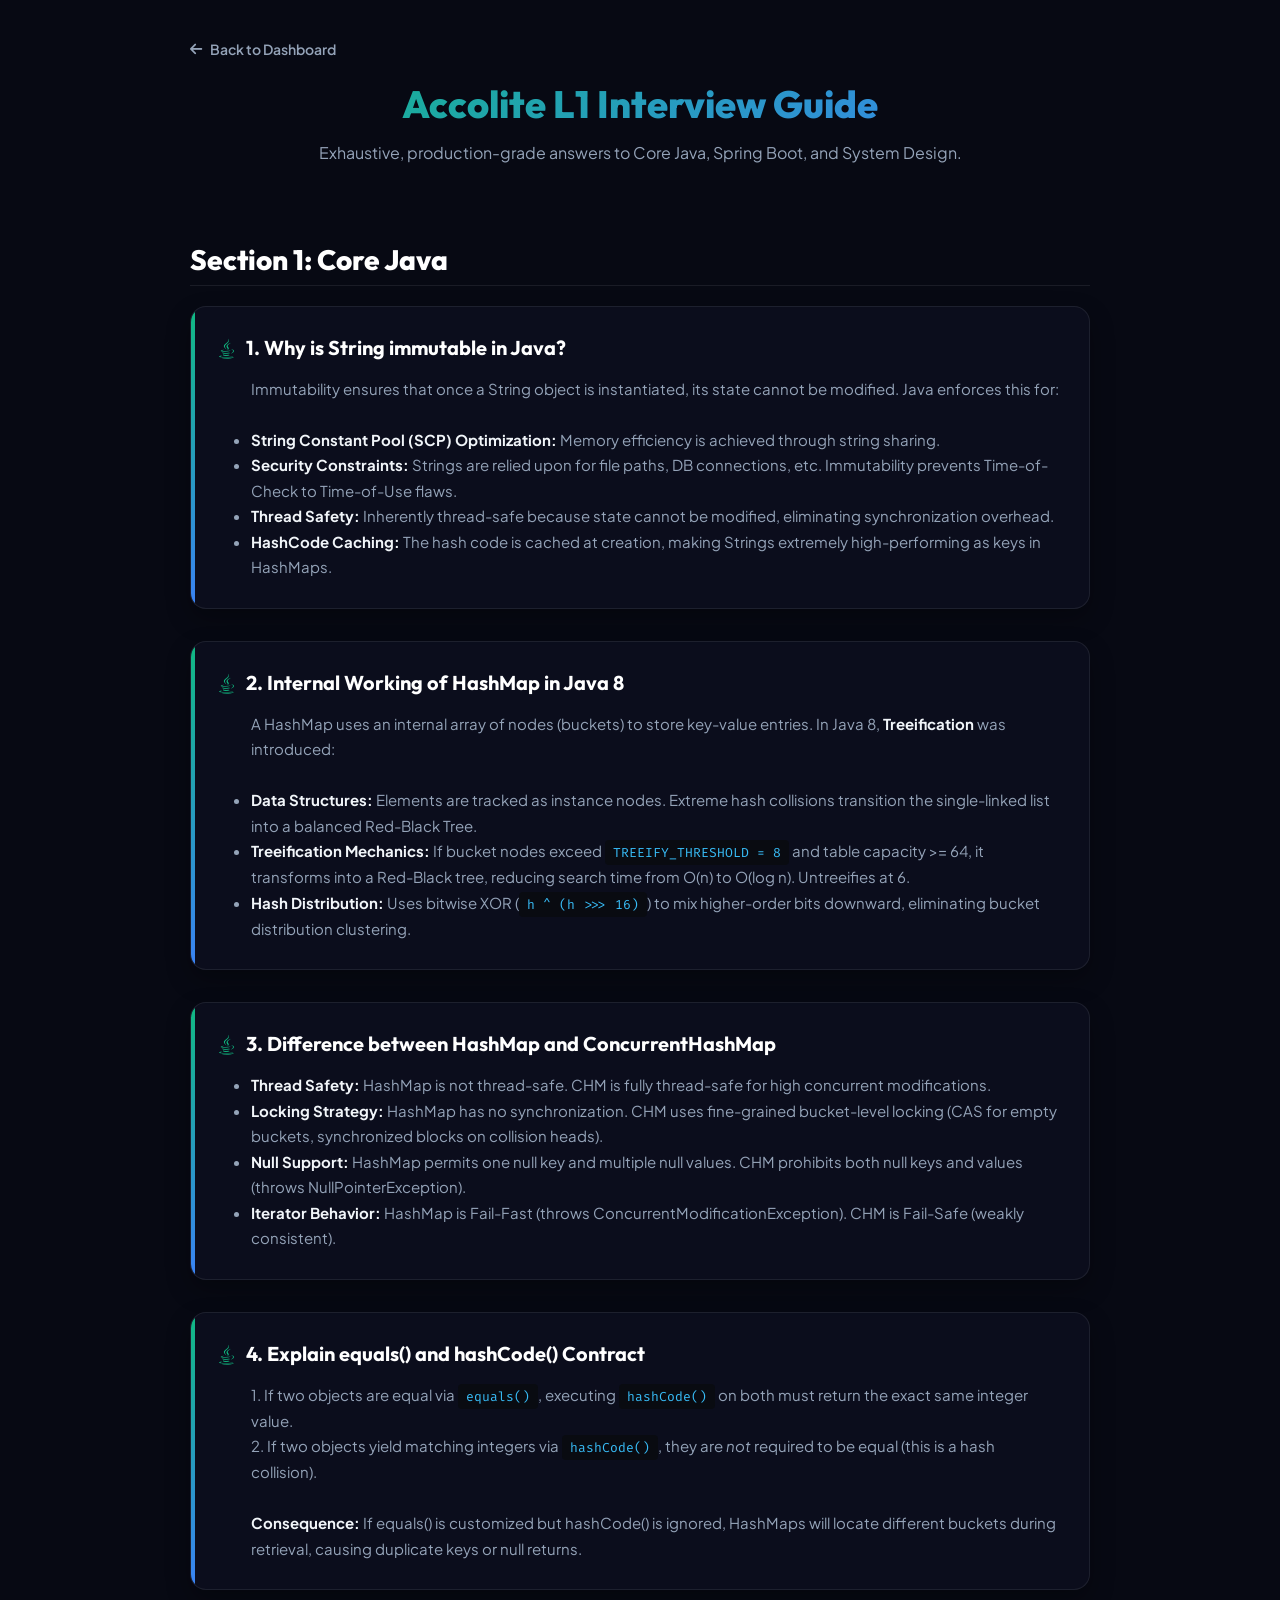
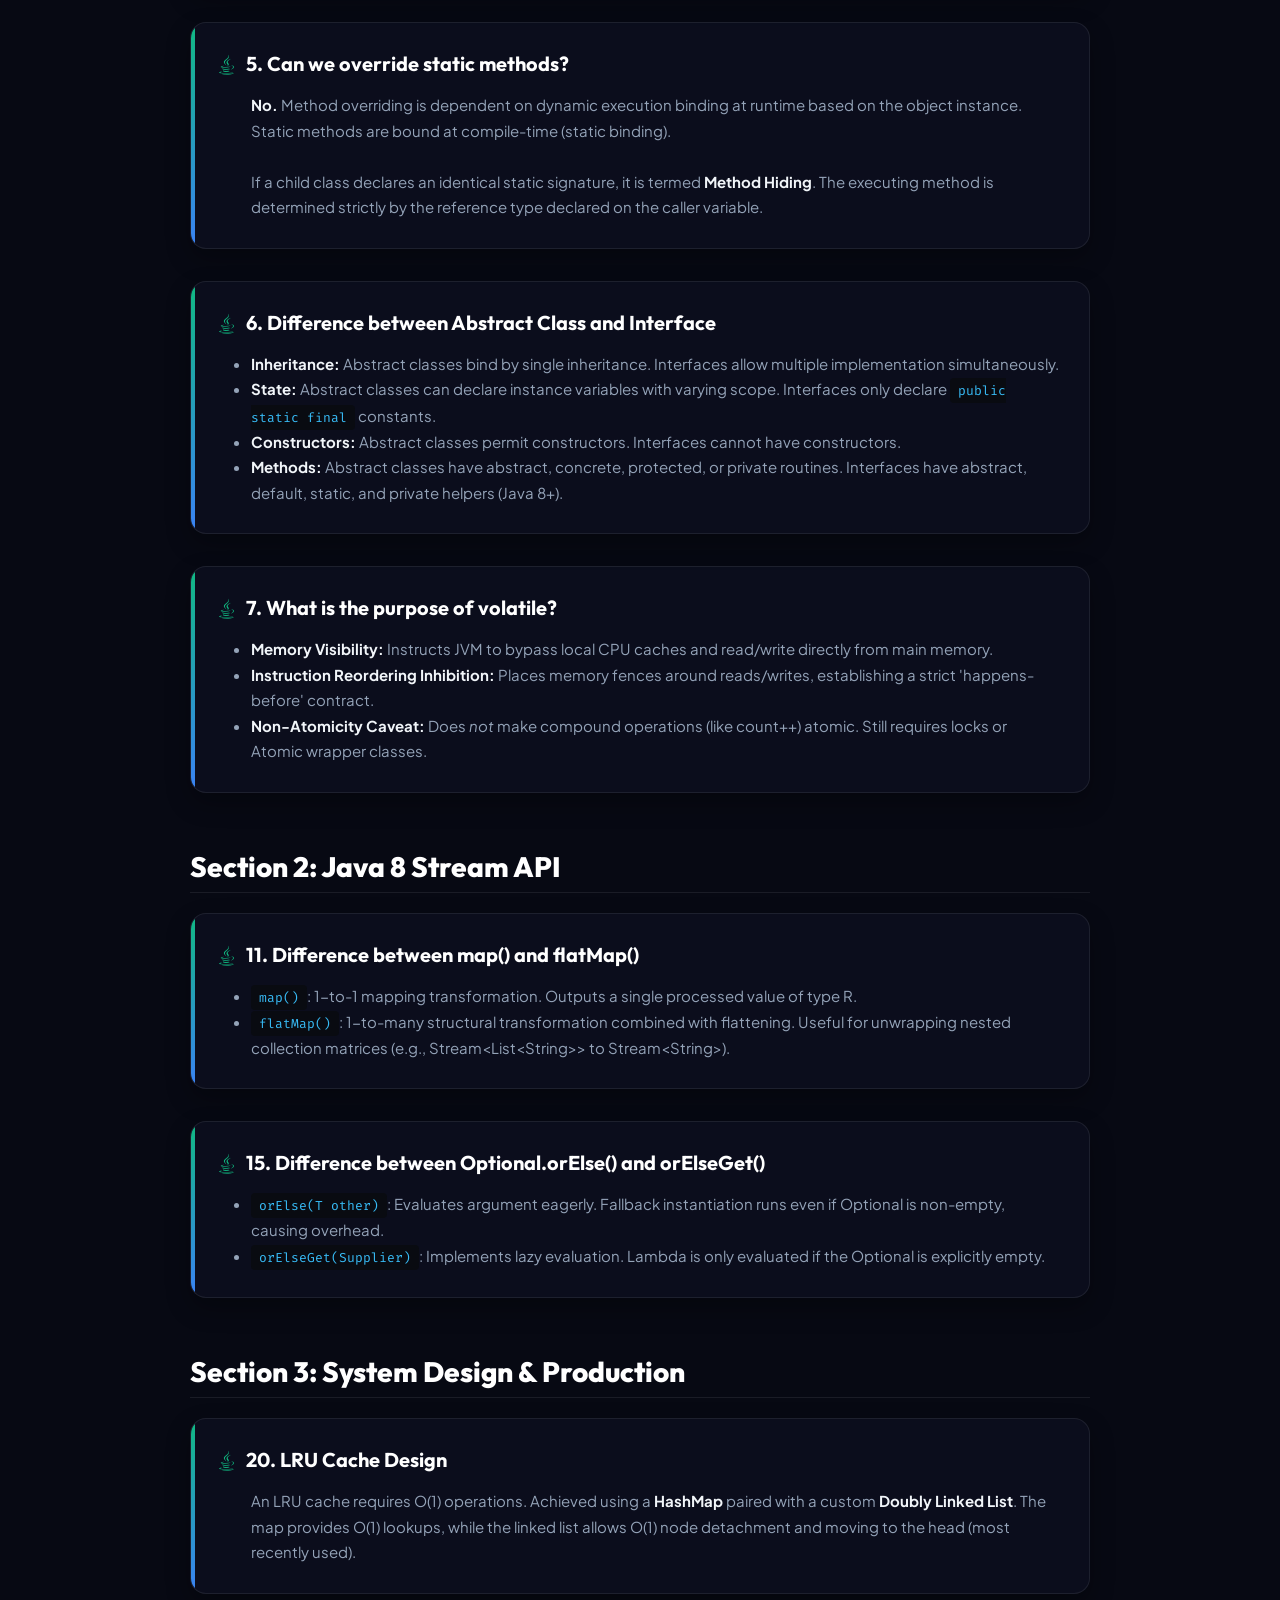
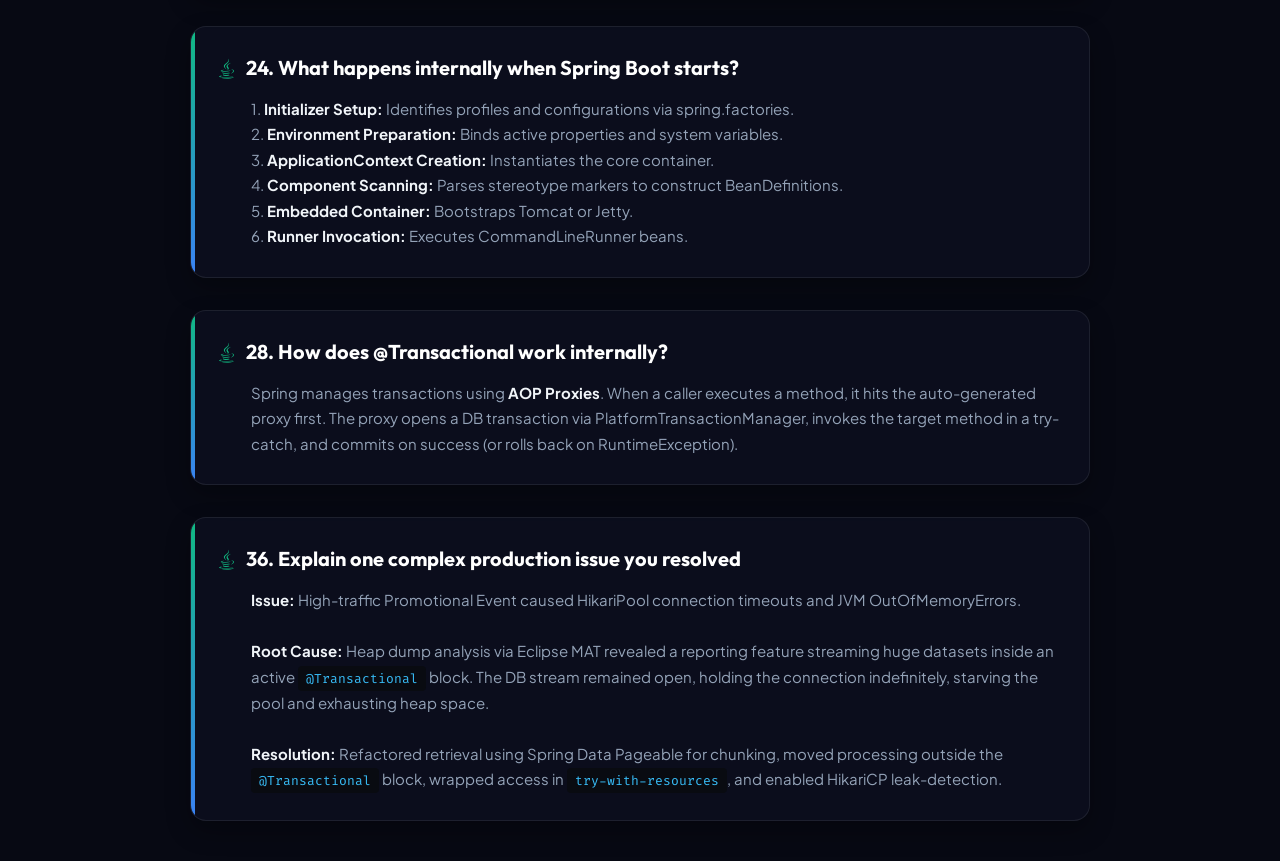
==== accolite-interview.html @ 7f743b66 "feat: add Accolite and Java 8 Streams coding interview Q&A pages based on provided PDFs" ====
<!DOCTYPE html>
<html lang="en">
<head>
  <meta charset="UTF-8">
  <meta name="viewport" content="width=device-width, initial-scale=1.0">
  <title>Accolite L1 Interview Guide</title>
  <link href="https://fonts.googleapis.com/css2?family=Outfit:wght@400;600;800&family=Plus+Jakarta+Sans:wght@400;600&family=Fira+Code&display=swap" rel="stylesheet">
  <link rel="stylesheet" href="https://cdnjs.cloudflare.com/ajax/libs/font-awesome/6.4.0/css/all.min.css">
  <style>
    :root {
      --bg-dark: #070913;
      --bg-card: rgba(13, 17, 33, 0.7);
      --border-color: rgba(255, 255, 255, 0.08);
      --text-main: #f1f5f9;
      --text-muted: #94a3b8;
      --primary-gradient: linear-gradient(135deg, #10b981 0%, #3b82f6 100%);
      --icon-color: #10b981;
    }
    * { box-sizing: border-box; margin: 0; padding: 0; }
    body {
      background-color: var(--bg-dark);
      color: var(--text-main);
      font-family: 'Plus Jakarta Sans', sans-serif;
      display: flex; flex-direction: column; align-items: center; padding: 40px 24px;
    }
    .container { max-width: 900px; width: 100%; display: flex; flex-direction: column; gap: 32px; }
    header { text-align: center; margin-bottom: 20px; }
    header h1 { font-family: 'Outfit', sans-serif; font-size: 38px; font-weight: 800; margin-bottom: 12px; background: var(--primary-gradient); -webkit-background-clip: text; -webkit-text-fill-color: transparent; }
    header p { color: var(--text-muted); font-size: 16px; line-height: 1.6; }
    .back-btn { display: inline-flex; align-items: center; gap: 8px; color: var(--text-muted); text-decoration: none; font-weight: 600; font-size: 14px; margin-bottom: -10px; }
    .back-btn:hover { color: var(--text-main); }
    .qa-card { background: var(--bg-card); border: 1px solid var(--border-color); border-radius: 16px; padding: 28px; box-shadow: 0 10px 25px rgba(0,0,0,0.3); position: relative; overflow: hidden; }
    .qa-card::before { content: ''; position: absolute; top: 0; left: 0; width: 4px; height: 100%; background: var(--primary-gradient); }
    .question { font-family: 'Outfit', sans-serif; font-size: 20px; font-weight: 700; margin-bottom: 16px; color: #fff; display: flex; gap: 12px; align-items: flex-start; }
    .q-icon { color: var(--icon-color); margin-top: 4px; }
    .answer { color: var(--text-muted); font-size: 15px; line-height: 1.7; padding-left: 32px; }
    .answer strong { color: #f1f5f9; }
    pre code { display: block; padding: 16px; border-radius: 8px; margin: 12px 0; overflow-x: auto; line-height: 1.5; background: #090b11; color: #38bdf8; font-family: 'Fira Code', monospace; font-size: 13px; }
    code { font-family: 'Fira Code', monospace; background: #090b11; padding: 4px 8px; border-radius: 4px; font-size: 13px; color: #38bdf8; }
    .section-title { font-family: 'Outfit', sans-serif; font-size: 28px; font-weight: 800; margin-top: 24px; margin-bottom: -12px; color: #fff; border-bottom: 1px solid var(--border-color); padding-bottom: 8px; }
  </style>
</head>
<body>
  <div class="container">
    <a href="index.html" class="back-btn"><i class="fa-solid fa-arrow-left"></i> Back to Dashboard</a>
    <header>
      <h1>Accolite L1 Interview Guide</h1>
      <p>Exhaustive, production-grade answers to Core Java, Spring Boot, and System Design.</p>
    </header>
    <div class="section-title">Section 1: Core Java</div>

    <div class="qa-card">
      <div class="question">
        <i class="fa-brands fa-java q-icon"></i>
        1. Why is String immutable in Java?
      </div>
      <div class="answer">
        Immutability ensures that once a String object is instantiated, its state cannot be modified. Java enforces this for:<br><br><ul><li><strong>String Constant Pool (SCP) Optimization:</strong> Memory efficiency is achieved through string sharing.</li><li><strong>Security Constraints:</strong> Strings are relied upon for file paths, DB connections, etc. Immutability prevents Time-of-Check to Time-of-Use flaws.</li><li><strong>Thread Safety:</strong> Inherently thread-safe because state cannot be modified, eliminating synchronization overhead.</li><li><strong>HashCode Caching:</strong> The hash code is cached at creation, making Strings extremely high-performing as keys in HashMaps.</li></ul>
      </div>
    </div>

    <div class="qa-card">
      <div class="question">
        <i class="fa-brands fa-java q-icon"></i>
        2. Internal Working of HashMap in Java 8
      </div>
      <div class="answer">
        A HashMap uses an internal array of nodes (buckets) to store key-value entries. In Java 8, <strong>Treeification</strong> was introduced:<br><br><ul><li><strong>Data Structures:</strong> Elements are tracked as instance nodes. Extreme hash collisions transition the single-linked list into a balanced Red-Black Tree.</li><li><strong>Treeification Mechanics:</strong> If bucket nodes exceed <code>TREEIFY_THRESHOLD = 8</code> and table capacity >= 64, it transforms into a Red-Black tree, reducing search time from O(n) to O(log n). Untreeifies at 6.</li><li><strong>Hash Distribution:</strong> Uses bitwise XOR (<code>h ^ (h >>> 16)</code>) to mix higher-order bits downward, eliminating bucket distribution clustering.</li></ul>
      </div>
    </div>

    <div class="qa-card">
      <div class="question">
        <i class="fa-brands fa-java q-icon"></i>
        3. Difference between HashMap and ConcurrentHashMap
      </div>
      <div class="answer">
        <ul><li><strong>Thread Safety:</strong> HashMap is not thread-safe. CHM is fully thread-safe for high concurrent modifications.</li><li><strong>Locking Strategy:</strong> HashMap has no synchronization. CHM uses fine-grained bucket-level locking (CAS for empty buckets, synchronized blocks on collision heads).</li><li><strong>Null Support:</strong> HashMap permits one null key and multiple null values. CHM prohibits both null keys and values (throws NullPointerException).</li><li><strong>Iterator Behavior:</strong> HashMap is Fail-Fast (throws ConcurrentModificationException). CHM is Fail-Safe (weakly consistent).</li></ul>
      </div>
    </div>

    <div class="qa-card">
      <div class="question">
        <i class="fa-brands fa-java q-icon"></i>
        4. Explain equals() and hashCode() Contract
      </div>
      <div class="answer">
        1. If two objects are equal via <code>equals()</code>, executing <code>hashCode()</code> on both must return the exact same integer value.<br>2. If two objects yield matching integers via <code>hashCode()</code>, they are <em>not</em> required to be equal (this is a hash collision).<br><br><strong>Consequence:</strong> If equals() is customized but hashCode() is ignored, HashMaps will locate different buckets during retrieval, causing duplicate keys or null returns.
      </div>
    </div>

    <div class="qa-card">
      <div class="question">
        <i class="fa-brands fa-java q-icon"></i>
        5. Can we override static methods?
      </div>
      <div class="answer">
        <strong>No.</strong> Method overriding is dependent on dynamic execution binding at runtime based on the object instance. Static methods are bound at compile-time (static binding).<br><br>If a child class declares an identical static signature, it is termed <strong>Method Hiding</strong>. The executing method is determined strictly by the reference type declared on the caller variable.
      </div>
    </div>

    <div class="qa-card">
      <div class="question">
        <i class="fa-brands fa-java q-icon"></i>
        6. Difference between Abstract Class and Interface
      </div>
      <div class="answer">
        <ul><li><strong>Inheritance:</strong> Abstract classes bind by single inheritance. Interfaces allow multiple implementation simultaneously.</li><li><strong>State:</strong> Abstract classes can declare instance variables with varying scope. Interfaces only declare <code>public static final</code> constants.</li><li><strong>Constructors:</strong> Abstract classes permit constructors. Interfaces cannot have constructors.</li><li><strong>Methods:</strong> Abstract classes have abstract, concrete, protected, or private routines. Interfaces have abstract, default, static, and private helpers (Java 8+).</li></ul>
      </div>
    </div>

    <div class="qa-card">
      <div class="question">
        <i class="fa-brands fa-java q-icon"></i>
        7. What is the purpose of volatile?
      </div>
      <div class="answer">
        <ul><li><strong>Memory Visibility:</strong> Instructs JVM to bypass local CPU caches and read/write directly from main memory.</li><li><strong>Instruction Reordering Inhibition:</strong> Places memory fences around reads/writes, establishing a strict 'happens-before' contract.</li><li><strong>Non-Atomicity Caveat:</strong> Does <em>not</em> make compound operations (like count++) atomic. Still requires locks or Atomic wrapper classes.</li></ul>
      </div>
    </div>
<div class="section-title">Section 2: Java 8 Stream API</div>

    <div class="qa-card">
      <div class="question">
        <i class="fa-brands fa-java q-icon"></i>
        11. Difference between map() and flatMap()
      </div>
      <div class="answer">
        <ul><li><code>map()</code>: 1-to-1 mapping transformation. Outputs a single processed value of type R.</li><li><code>flatMap()</code>: 1-to-many structural transformation combined with flattening. Useful for unwrapping nested collection matrices (e.g., Stream&lt;List&lt;String&gt;&gt; to Stream&lt;String&gt;).</li></ul>
      </div>
    </div>

    <div class="qa-card">
      <div class="question">
        <i class="fa-brands fa-java q-icon"></i>
        15. Difference between Optional.orElse() and orElseGet()
      </div>
      <div class="answer">
        <ul><li><code>orElse(T other)</code>: Evaluates argument eagerly. Fallback instantiation runs even if Optional is non-empty, causing overhead.</li><li><code>orElseGet(Supplier)</code>: Implements lazy evaluation. Lambda is only evaluated if the Optional is explicitly empty.</li></ul>
      </div>
    </div>
<div class="section-title">Section 3: System Design & Production</div>

    <div class="qa-card">
      <div class="question">
        <i class="fa-brands fa-java q-icon"></i>
        20. LRU Cache Design
      </div>
      <div class="answer">
        An LRU cache requires O(1) operations. Achieved using a <strong>HashMap</strong> paired with a custom <strong>Doubly Linked List</strong>. The map provides O(1) lookups, while the linked list allows O(1) node detachment and moving to the head (most recently used).
      </div>
    </div>

    <div class="qa-card">
      <div class="question">
        <i class="fa-brands fa-java q-icon"></i>
        24. What happens internally when Spring Boot starts?
      </div>
      <div class="answer">
        1. <strong>Initializer Setup:</strong> Identifies profiles and configurations via spring.factories.<br>2. <strong>Environment Preparation:</strong> Binds active properties and system variables.<br>3. <strong>ApplicationContext Creation:</strong> Instantiates the core container.<br>4. <strong>Component Scanning:</strong> Parses stereotype markers to construct BeanDefinitions.<br>5. <strong>Embedded Container:</strong> Bootstraps Tomcat or Jetty.<br>6. <strong>Runner Invocation:</strong> Executes CommandLineRunner beans.
      </div>
    </div>

    <div class="qa-card">
      <div class="question">
        <i class="fa-brands fa-java q-icon"></i>
        28. How does @Transactional work internally?
      </div>
      <div class="answer">
        Spring manages transactions using <strong>AOP Proxies</strong>. When a caller executes a method, it hits the auto-generated proxy first. The proxy opens a DB transaction via PlatformTransactionManager, invokes the target method in a try-catch, and commits on success (or rolls back on RuntimeException).
      </div>
    </div>

    <div class="qa-card">
      <div class="question">
        <i class="fa-brands fa-java q-icon"></i>
        36. Explain one complex production issue you resolved
      </div>
      <div class="answer">
        <strong>Issue:</strong> High-traffic Promotional Event caused HikariPool connection timeouts and JVM OutOfMemoryErrors.<br><br><strong>Root Cause:</strong> Heap dump analysis via Eclipse MAT revealed a reporting feature streaming huge datasets inside an active <code>@Transactional</code> block. The DB stream remained open, holding the connection indefinitely, starving the pool and exhausting heap space.<br><br><strong>Resolution:</strong> Refactored retrieval using Spring Data Pageable for chunking, moved processing outside the <code>@Transactional</code> block, wrapped access in <code>try-with-resources</code>, and enabled HikariCP leak-detection.
      </div>
    </div>
  </div>
</body>
</html>
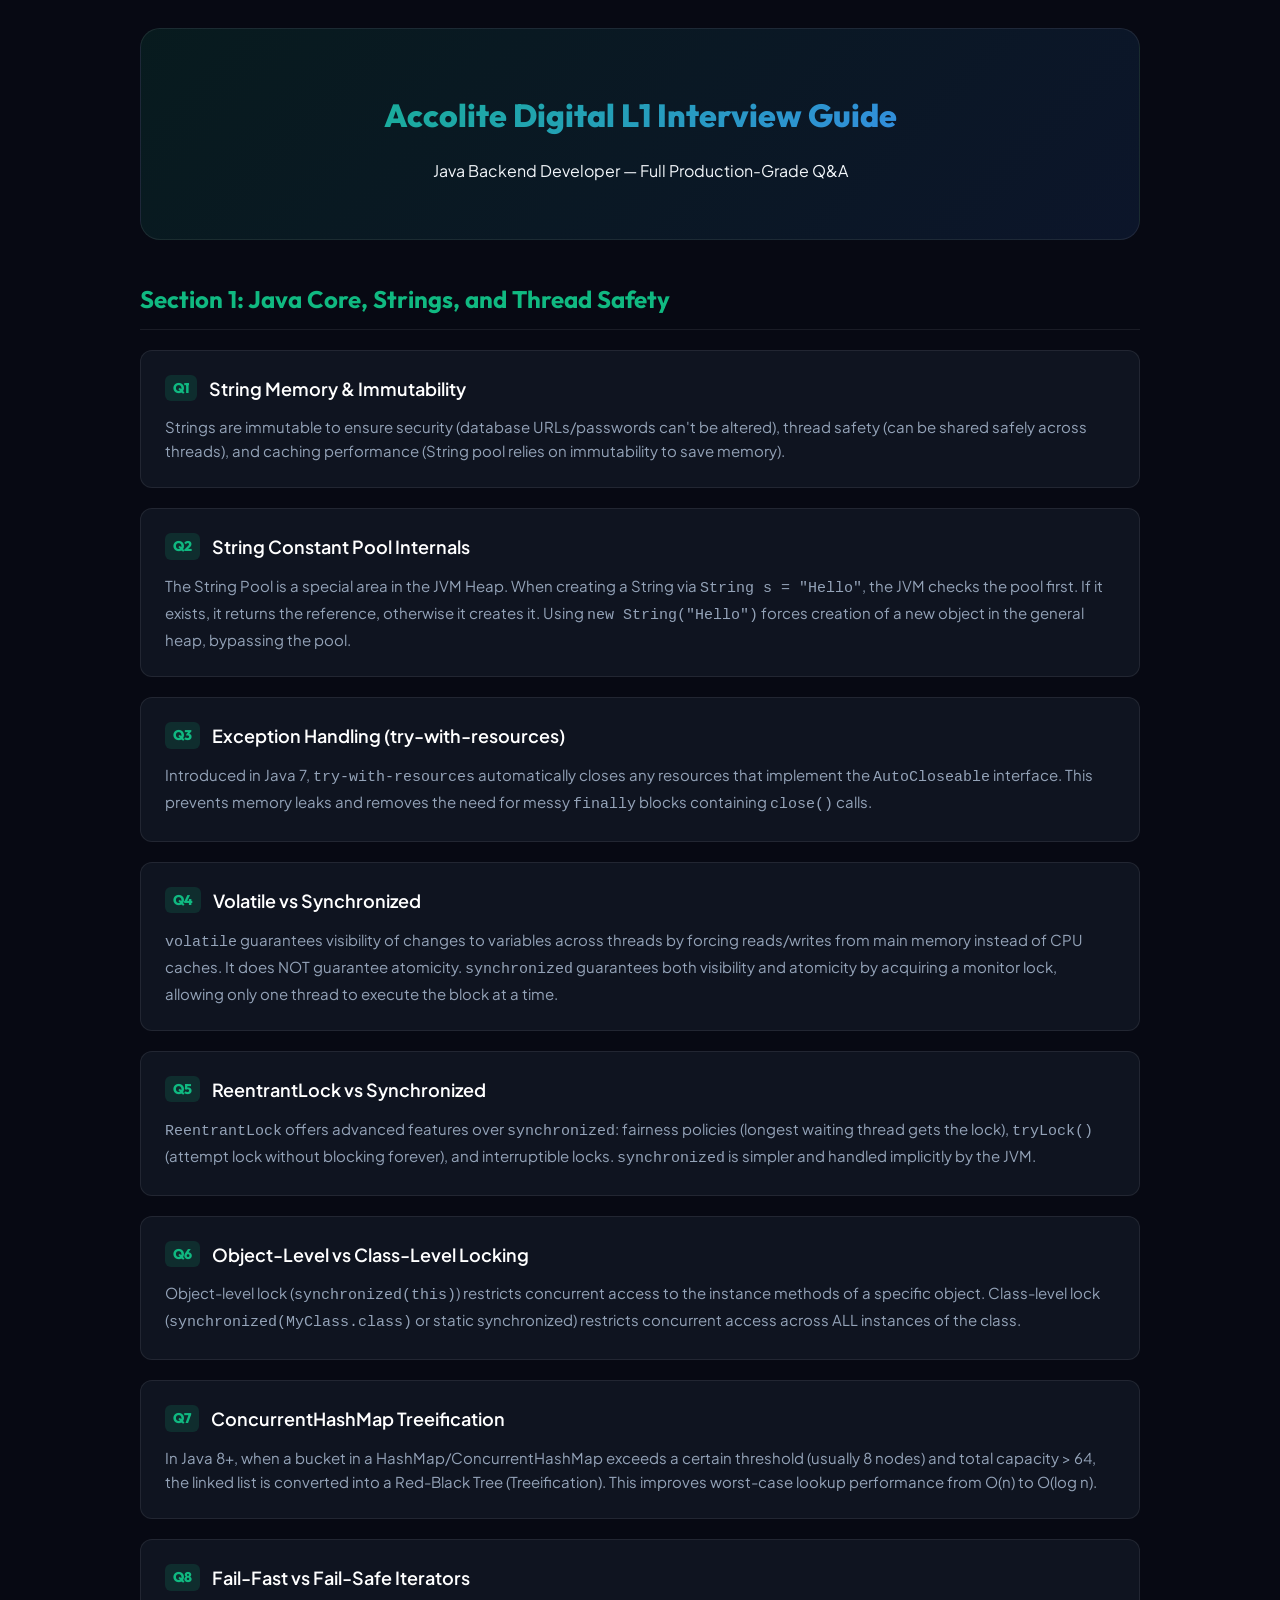
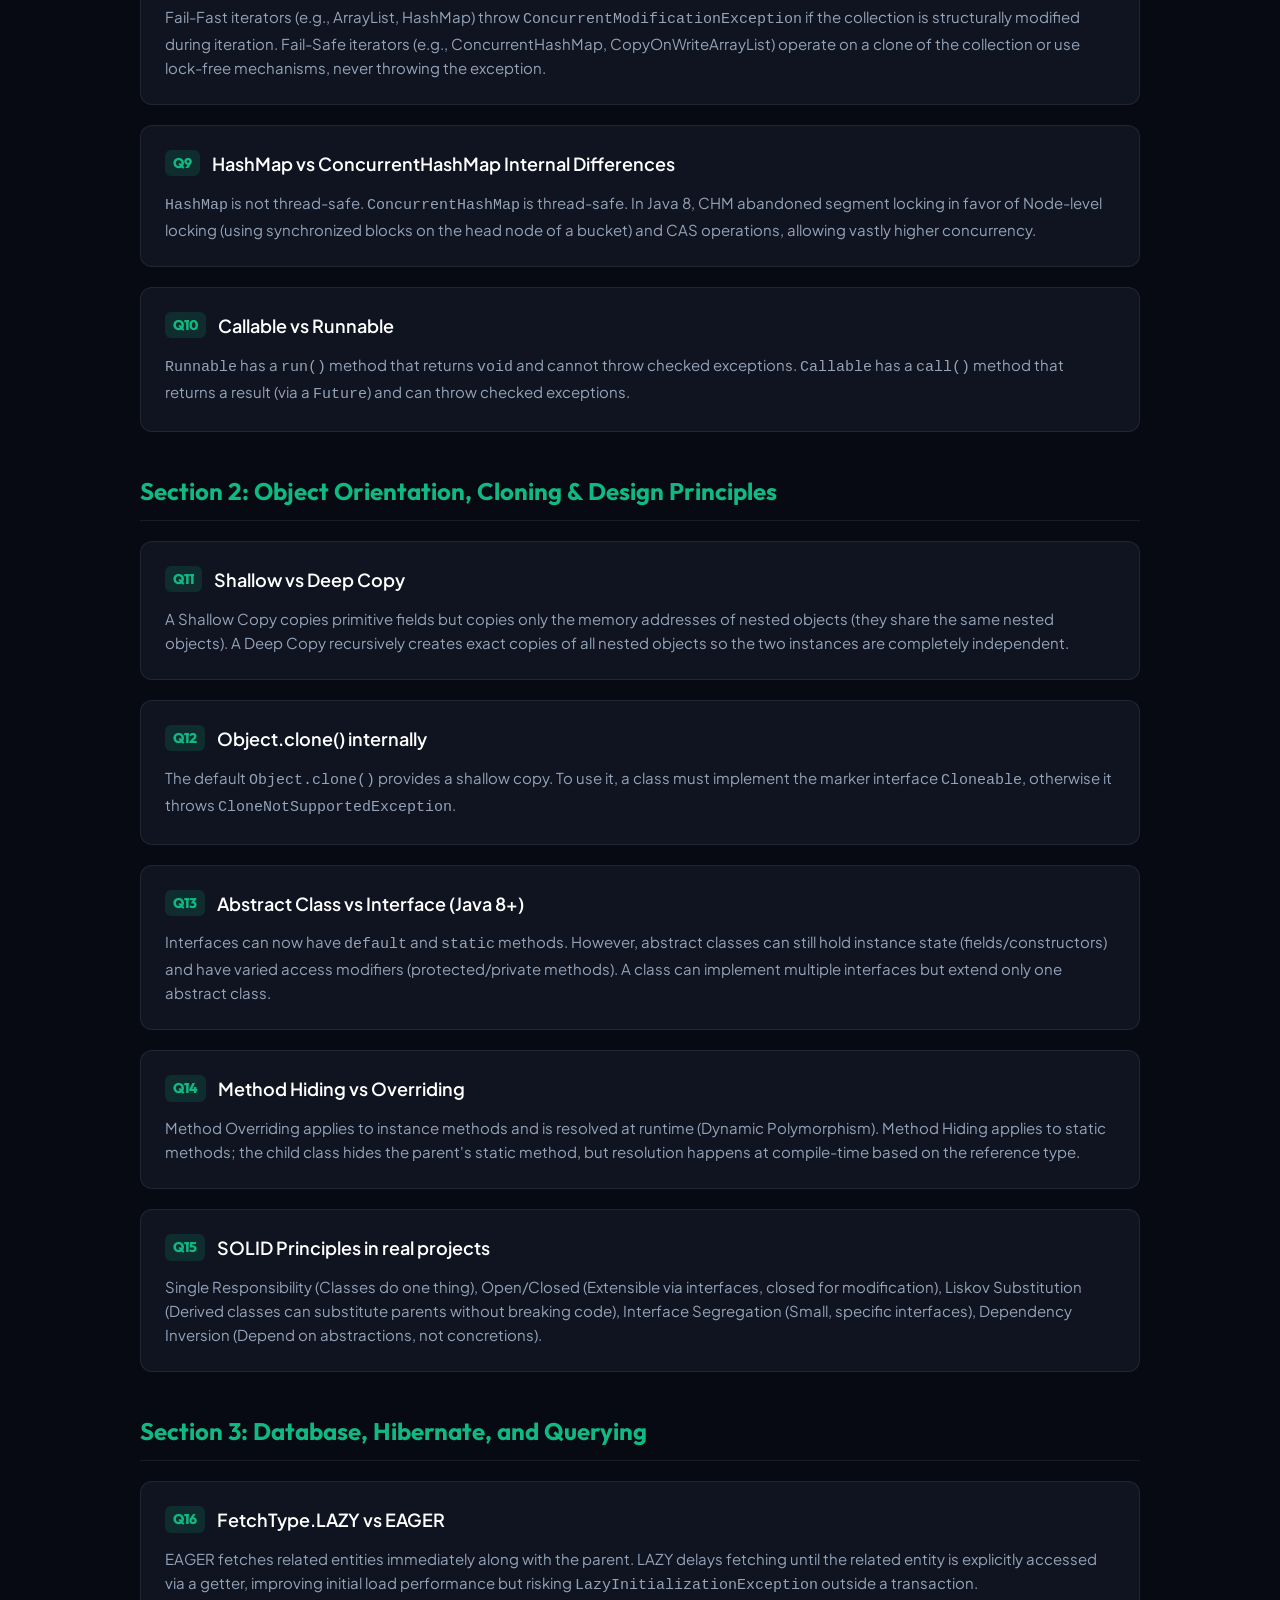
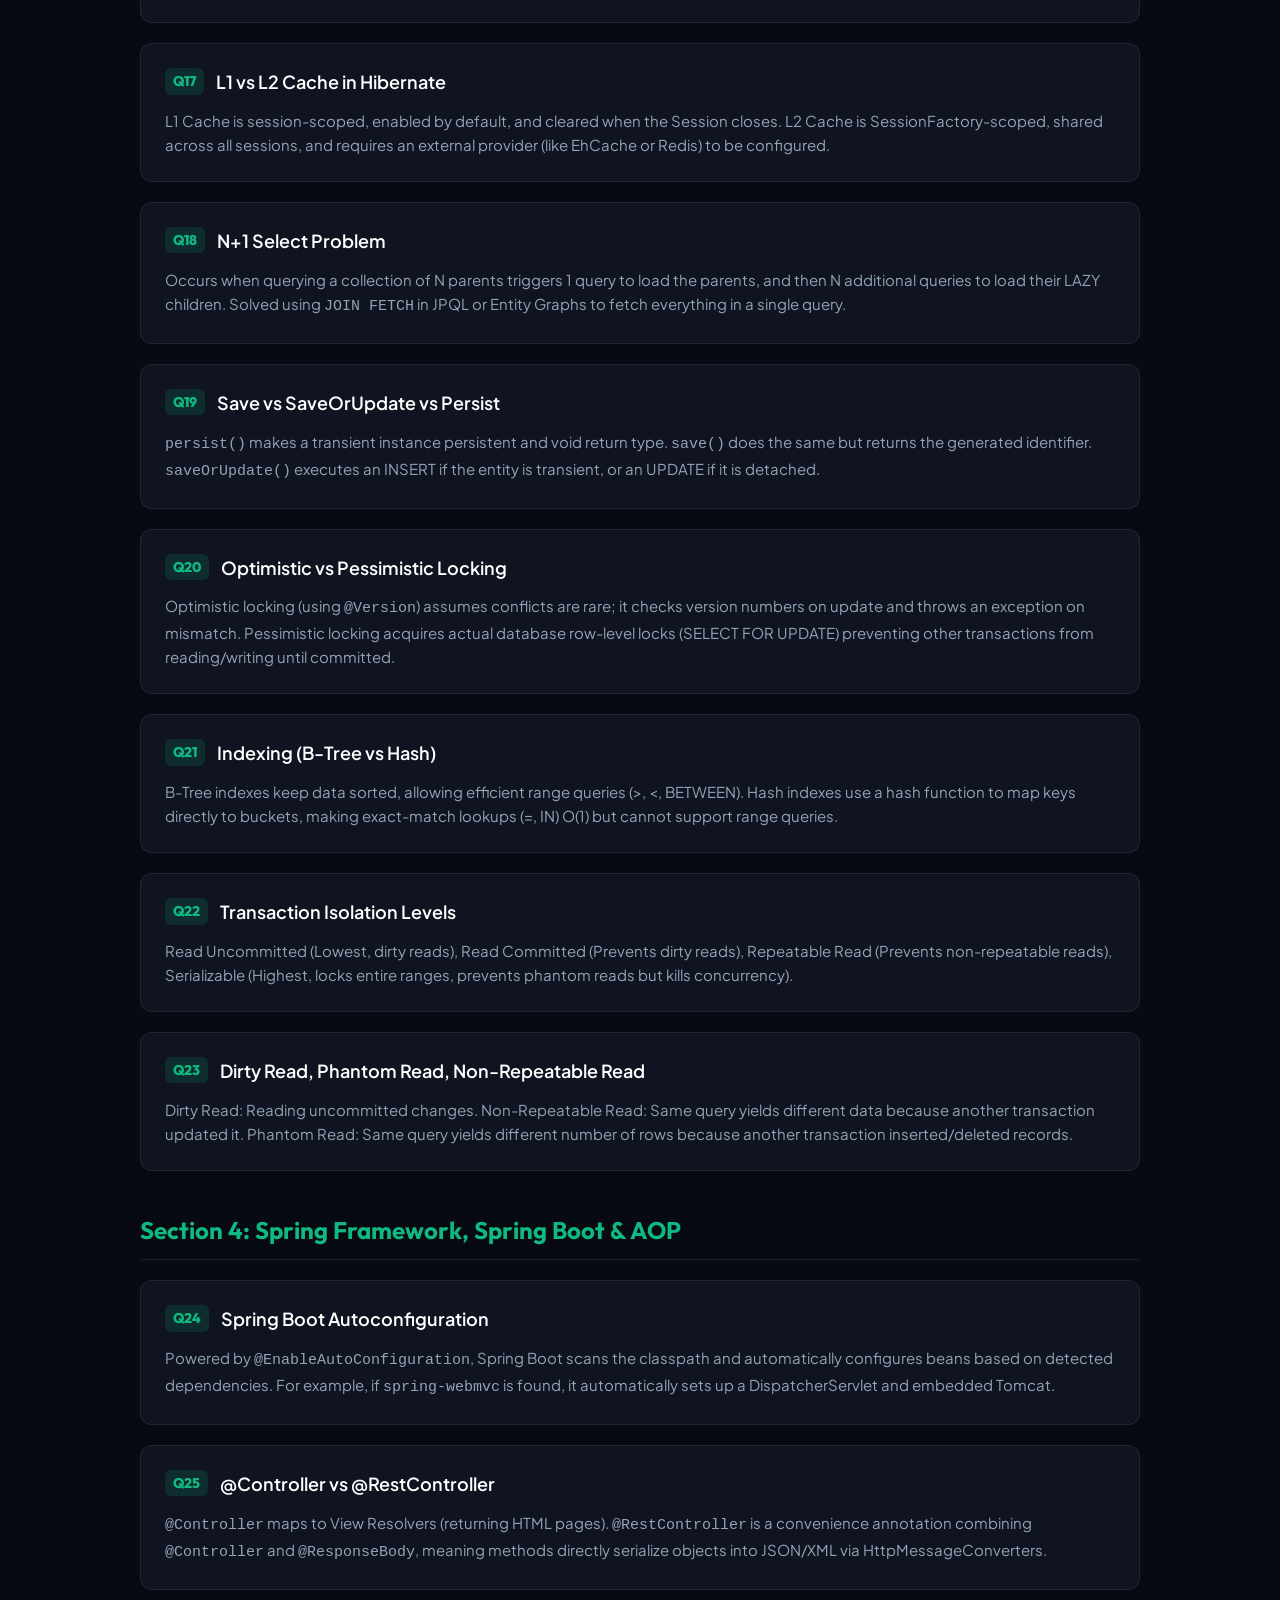
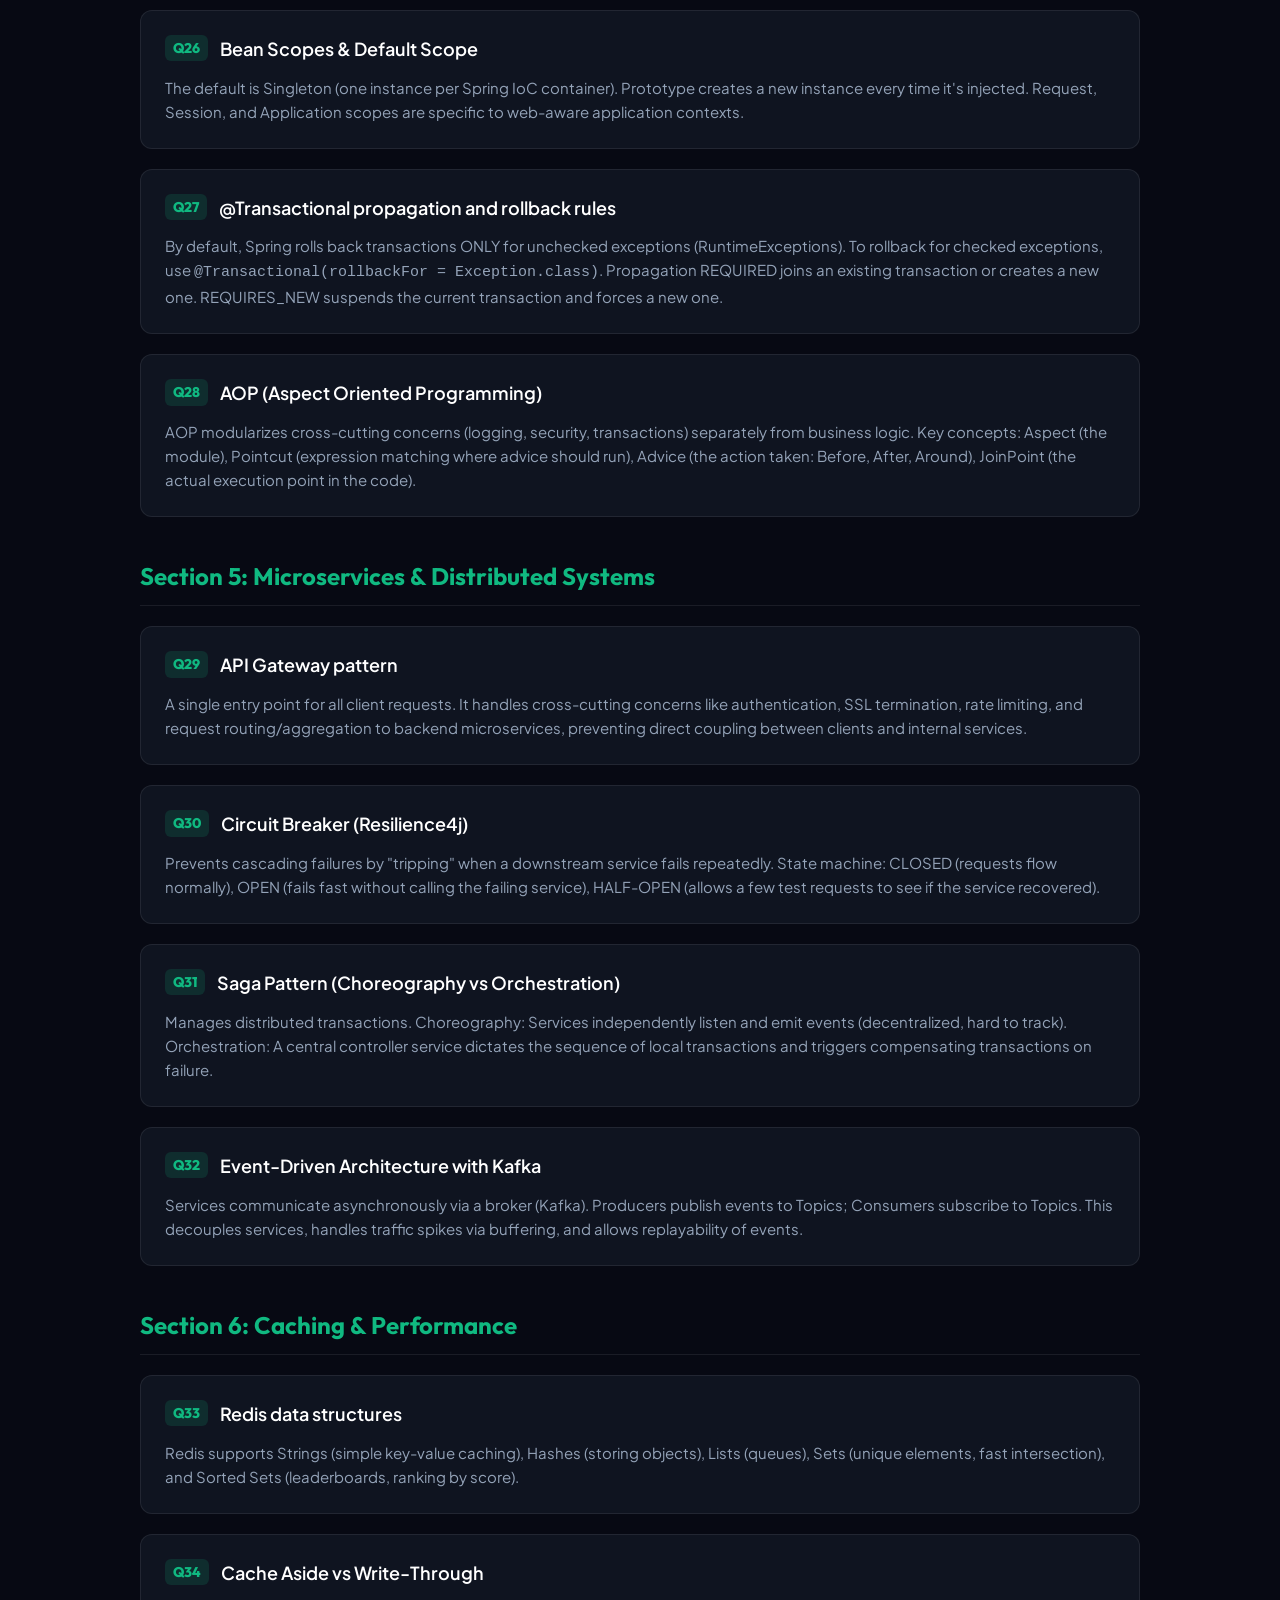
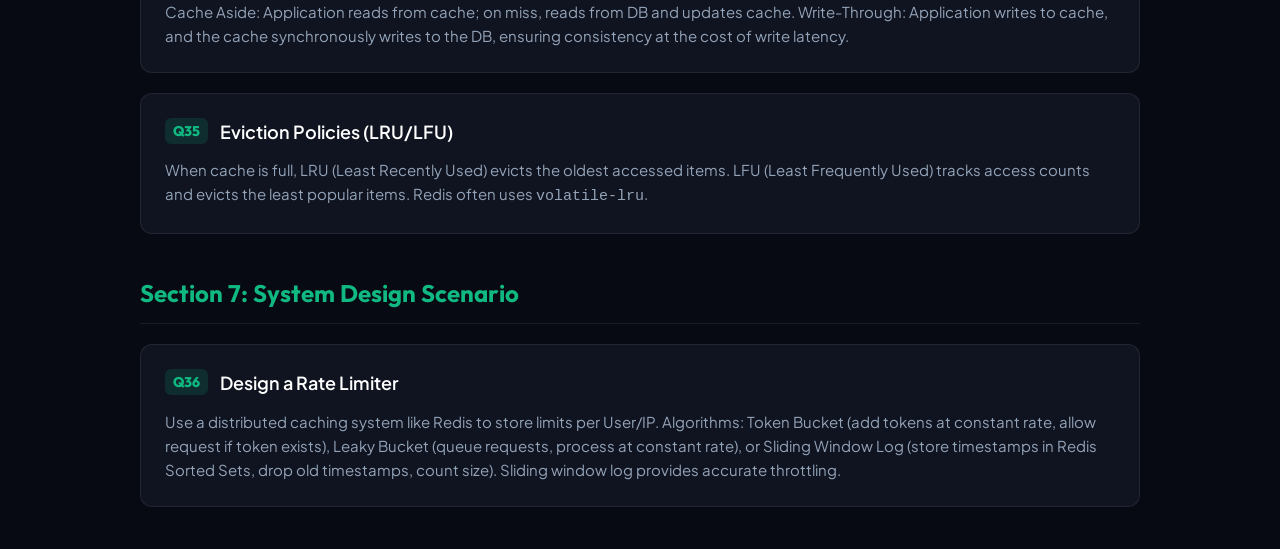
==== commit 50b26024: "fix: repair React JSX bugs and expand Accolite page to all 36 questions" ====
--- a/accolite-interview.html
+++ b/accolite-interview.html
@@ -8,178 +8,229 @@
   <link rel="stylesheet" href="https://cdnjs.cloudflare.com/ajax/libs/font-awesome/6.4.0/css/all.min.css">
   <style>
     :root {
-      --bg-dark: #070913;
-      --bg-card: rgba(13, 17, 33, 0.7);
-      --border-color: rgba(255, 255, 255, 0.08);
-      --text-main: #f1f5f9;
+      --bg: #070913;
+      --bg2: #0f1420;
+      --glass: rgba(17, 22, 38, 0.72);
+      --glass-border: rgba(255, 255, 255, 0.08);
+      --emerald: #10b981;
+      --emerald-g: rgba(16, 185, 129, 0.25);
+      --blue: #3b82f6;
+      --text: #f1f5f9;
       --text-muted: #94a3b8;
-      --primary-gradient: linear-gradient(135deg, #10b981 0%, #3b82f6 100%);
-      --icon-color: #10b981;
     }
-    * { box-sizing: border-box; margin: 0; padding: 0; }
-    body {
-      background-color: var(--bg-dark);
-      color: var(--text-main);
-      font-family: 'Plus Jakarta Sans', sans-serif;
-      display: flex; flex-direction: column; align-items: center; padding: 40px 24px;
-    }
-    .container { max-width: 900px; width: 100%; display: flex; flex-direction: column; gap: 32px; }
-    header { text-align: center; margin-bottom: 20px; }
-    header h1 { font-family: 'Outfit', sans-serif; font-size: 38px; font-weight: 800; margin-bottom: 12px; background: var(--primary-gradient); -webkit-background-clip: text; -webkit-text-fill-color: transparent; }
-    header p { color: var(--text-muted); font-size: 16px; line-height: 1.6; }
-    .back-btn { display: inline-flex; align-items: center; gap: 8px; color: var(--text-muted); text-decoration: none; font-weight: 600; font-size: 14px; margin-bottom: -10px; }
-    .back-btn:hover { color: var(--text-main); }
-    .qa-card { background: var(--bg-card); border: 1px solid var(--border-color); border-radius: 16px; padding: 28px; box-shadow: 0 10px 25px rgba(0,0,0,0.3); position: relative; overflow: hidden; }
-    .qa-card::before { content: ''; position: absolute; top: 0; left: 0; width: 4px; height: 100%; background: var(--primary-gradient); }
-    .question { font-family: 'Outfit', sans-serif; font-size: 20px; font-weight: 700; margin-bottom: 16px; color: #fff; display: flex; gap: 12px; align-items: flex-start; }
-    .q-icon { color: var(--icon-color); margin-top: 4px; }
-    .answer { color: var(--text-muted); font-size: 15px; line-height: 1.7; padding-left: 32px; }
-    .answer strong { color: #f1f5f9; }
-    pre code { display: block; padding: 16px; border-radius: 8px; margin: 12px 0; overflow-x: auto; line-height: 1.5; background: #090b11; color: #38bdf8; font-family: 'Fira Code', monospace; font-size: 13px; }
-    code { font-family: 'Fira Code', monospace; background: #090b11; padding: 4px 8px; border-radius: 4px; font-size: 13px; color: #38bdf8; }
-    .section-title { font-family: 'Outfit', sans-serif; font-size: 28px; font-weight: 800; margin-top: 24px; margin-bottom: -12px; color: #fff; border-bottom: 1px solid var(--border-color); padding-bottom: 8px; }
+    body { background: var(--bg); color: var(--text); font-family: 'Plus Jakarta Sans', sans-serif; line-height: 1.6; padding-bottom: 50px; }
+    .container { max-width: 1000px; margin: 0 auto; padding: 20px; }
+    header { text-align: center; margin-bottom: 40px; padding: 40px; background: linear-gradient(135deg, rgba(16, 185, 129, 0.1), rgba(59, 130, 246, 0.1)); border-radius: 20px; border: 1px solid var(--glass-border); }
+    h1 { font-family: 'Outfit', sans-serif; font-size: 32px; font-weight: 800; margin-bottom: 10px; background: linear-gradient(135deg, var(--emerald), var(--blue)); -webkit-background-clip: text; -webkit-text-fill-color: transparent; }
+    h2 { font-family: 'Outfit', sans-serif; font-size: 24px; color: var(--emerald); margin-top: 40px; margin-bottom: 20px; border-bottom: 1px solid var(--glass-border); padding-bottom: 10px; }
+    .qa-card { background: var(--bg2); border: 1px solid var(--glass-border); border-radius: 12px; padding: 24px; margin-bottom: 20px; }
+    .q-title { font-size: 18px; font-weight: 600; color: #fff; margin-bottom: 12px; display: flex; gap: 12px; align-items: flex-start; }
+    .q-num { background: rgba(16, 185, 129, 0.15); color: var(--emerald); padding: 2px 8px; border-radius: 6px; font-size: 14px; font-weight: 800; font-family: 'Outfit'; }
+    .ans { color: var(--text-muted); font-size: 15px; }
+    pre { background: #000; padding: 12px; border-radius: 8px; overflow-x: auto; font-family: 'Fira Code', monospace; font-size: 13px; color: #a8b2d1; border: 1px solid #1e293b; margin-top: 10px; }
   </style>
 </head>
 <body>
   <div class="container">
-    <a href="index.html" class="back-btn"><i class="fa-solid fa-arrow-left"></i> Back to Dashboard</a>
     <header>
-      <h1>Accolite L1 Interview Guide</h1>
-      <p>Exhaustive, production-grade answers to Core Java, Spring Boot, and System Design.</p>
+      <h1>Accolite Digital L1 Interview Guide</h1>
+      <p>Java Backend Developer &mdash; Full Production-Grade Q&A</p>
     </header>
-    <div class="section-title">Section 1: Core Java</div>
-
-    <div class="qa-card">
-      <div class="question">
-        <i class="fa-brands fa-java q-icon"></i>
-        1. Why is String immutable in Java?
-      </div>
-      <div class="answer">
-        Immutability ensures that once a String object is instantiated, its state cannot be modified. Java enforces this for:<br><br><ul><li><strong>String Constant Pool (SCP) Optimization:</strong> Memory efficiency is achieved through string sharing.</li><li><strong>Security Constraints:</strong> Strings are relied upon for file paths, DB connections, etc. Immutability prevents Time-of-Check to Time-of-Use flaws.</li><li><strong>Thread Safety:</strong> Inherently thread-safe because state cannot be modified, eliminating synchronization overhead.</li><li><strong>HashCode Caching:</strong> The hash code is cached at creation, making Strings extremely high-performing as keys in HashMaps.</li></ul>
-      </div>
-    </div>
-
-    <div class="qa-card">
-      <div class="question">
-        <i class="fa-brands fa-java q-icon"></i>
-        2. Internal Working of HashMap in Java 8
-      </div>
-      <div class="answer">
-        A HashMap uses an internal array of nodes (buckets) to store key-value entries. In Java 8, <strong>Treeification</strong> was introduced:<br><br><ul><li><strong>Data Structures:</strong> Elements are tracked as instance nodes. Extreme hash collisions transition the single-linked list into a balanced Red-Black Tree.</li><li><strong>Treeification Mechanics:</strong> If bucket nodes exceed <code>TREEIFY_THRESHOLD = 8</code> and table capacity >= 64, it transforms into a Red-Black tree, reducing search time from O(n) to O(log n). Untreeifies at 6.</li><li><strong>Hash Distribution:</strong> Uses bitwise XOR (<code>h ^ (h >>> 16)</code>) to mix higher-order bits downward, eliminating bucket distribution clustering.</li></ul>
-      </div>
-    </div>
-
-    <div class="qa-card">
-      <div class="question">
-        <i class="fa-brands fa-java q-icon"></i>
-        3. Difference between HashMap and ConcurrentHashMap
-      </div>
-      <div class="answer">
-        <ul><li><strong>Thread Safety:</strong> HashMap is not thread-safe. CHM is fully thread-safe for high concurrent modifications.</li><li><strong>Locking Strategy:</strong> HashMap has no synchronization. CHM uses fine-grained bucket-level locking (CAS for empty buckets, synchronized blocks on collision heads).</li><li><strong>Null Support:</strong> HashMap permits one null key and multiple null values. CHM prohibits both null keys and values (throws NullPointerException).</li><li><strong>Iterator Behavior:</strong> HashMap is Fail-Fast (throws ConcurrentModificationException). CHM is Fail-Safe (weakly consistent).</li></ul>
-      </div>
-    </div>
-
-    <div class="qa-card">
-      <div class="question">
-        <i class="fa-brands fa-java q-icon"></i>
-        4. Explain equals() and hashCode() Contract
-      </div>
-      <div class="answer">
-        1. If two objects are equal via <code>equals()</code>, executing <code>hashCode()</code> on both must return the exact same integer value.<br>2. If two objects yield matching integers via <code>hashCode()</code>, they are <em>not</em> required to be equal (this is a hash collision).<br><br><strong>Consequence:</strong> If equals() is customized but hashCode() is ignored, HashMaps will locate different buckets during retrieval, causing duplicate keys or null returns.
-      </div>
-    </div>
-
-    <div class="qa-card">
-      <div class="question">
-        <i class="fa-brands fa-java q-icon"></i>
-        5. Can we override static methods?
-      </div>
-      <div class="answer">
-        <strong>No.</strong> Method overriding is dependent on dynamic execution binding at runtime based on the object instance. Static methods are bound at compile-time (static binding).<br><br>If a child class declares an identical static signature, it is termed <strong>Method Hiding</strong>. The executing method is determined strictly by the reference type declared on the caller variable.
-      </div>
-    </div>
-
-    <div class="qa-card">
-      <div class="question">
-        <i class="fa-brands fa-java q-icon"></i>
-        6. Difference between Abstract Class and Interface
-      </div>
-      <div class="answer">
-        <ul><li><strong>Inheritance:</strong> Abstract classes bind by single inheritance. Interfaces allow multiple implementation simultaneously.</li><li><strong>State:</strong> Abstract classes can declare instance variables with varying scope. Interfaces only declare <code>public static final</code> constants.</li><li><strong>Constructors:</strong> Abstract classes permit constructors. Interfaces cannot have constructors.</li><li><strong>Methods:</strong> Abstract classes have abstract, concrete, protected, or private routines. Interfaces have abstract, default, static, and private helpers (Java 8+).</li></ul>
-      </div>
-    </div>
-
-    <div class="qa-card">
-      <div class="question">
-        <i class="fa-brands fa-java q-icon"></i>
-        7. What is the purpose of volatile?
-      </div>
-      <div class="answer">
-        <ul><li><strong>Memory Visibility:</strong> Instructs JVM to bypass local CPU caches and read/write directly from main memory.</li><li><strong>Instruction Reordering Inhibition:</strong> Places memory fences around reads/writes, establishing a strict 'happens-before' contract.</li><li><strong>Non-Atomicity Caveat:</strong> Does <em>not</em> make compound operations (like count++) atomic. Still requires locks or Atomic wrapper classes.</li></ul>
-      </div>
-    </div>
-<div class="section-title">Section 2: Java 8 Stream API</div>
-
-    <div class="qa-card">
-      <div class="question">
-        <i class="fa-brands fa-java q-icon"></i>
-        11. Difference between map() and flatMap()
-      </div>
-      <div class="answer">
-        <ul><li><code>map()</code>: 1-to-1 mapping transformation. Outputs a single processed value of type R.</li><li><code>flatMap()</code>: 1-to-many structural transformation combined with flattening. Useful for unwrapping nested collection matrices (e.g., Stream&lt;List&lt;String&gt;&gt; to Stream&lt;String&gt;).</li></ul>
-      </div>
-    </div>
-
-    <div class="qa-card">
-      <div class="question">
-        <i class="fa-brands fa-java q-icon"></i>
-        15. Difference between Optional.orElse() and orElseGet()
-      </div>
-      <div class="answer">
-        <ul><li><code>orElse(T other)</code>: Evaluates argument eagerly. Fallback instantiation runs even if Optional is non-empty, causing overhead.</li><li><code>orElseGet(Supplier)</code>: Implements lazy evaluation. Lambda is only evaluated if the Optional is explicitly empty.</li></ul>
-      </div>
-    </div>
-<div class="section-title">Section 3: System Design & Production</div>
-
-    <div class="qa-card">
-      <div class="question">
-        <i class="fa-brands fa-java q-icon"></i>
-        20. LRU Cache Design
-      </div>
-      <div class="answer">
-        An LRU cache requires O(1) operations. Achieved using a <strong>HashMap</strong> paired with a custom <strong>Doubly Linked List</strong>. The map provides O(1) lookups, while the linked list allows O(1) node detachment and moving to the head (most recently used).
-      </div>
-    </div>
-
-    <div class="qa-card">
-      <div class="question">
-        <i class="fa-brands fa-java q-icon"></i>
-        24. What happens internally when Spring Boot starts?
-      </div>
-      <div class="answer">
-        1. <strong>Initializer Setup:</strong> Identifies profiles and configurations via spring.factories.<br>2. <strong>Environment Preparation:</strong> Binds active properties and system variables.<br>3. <strong>ApplicationContext Creation:</strong> Instantiates the core container.<br>4. <strong>Component Scanning:</strong> Parses stereotype markers to construct BeanDefinitions.<br>5. <strong>Embedded Container:</strong> Bootstraps Tomcat or Jetty.<br>6. <strong>Runner Invocation:</strong> Executes CommandLineRunner beans.
-      </div>
-    </div>
-
-    <div class="qa-card">
-      <div class="question">
-        <i class="fa-brands fa-java q-icon"></i>
-        28. How does @Transactional work internally?
-      </div>
-      <div class="answer">
-        Spring manages transactions using <strong>AOP Proxies</strong>. When a caller executes a method, it hits the auto-generated proxy first. The proxy opens a DB transaction via PlatformTransactionManager, invokes the target method in a try-catch, and commits on success (or rolls back on RuntimeException).
-      </div>
-    </div>
-
-    <div class="qa-card">
-      <div class="question">
-        <i class="fa-brands fa-java q-icon"></i>
-        36. Explain one complex production issue you resolved
-      </div>
-      <div class="answer">
-        <strong>Issue:</strong> High-traffic Promotional Event caused HikariPool connection timeouts and JVM OutOfMemoryErrors.<br><br><strong>Root Cause:</strong> Heap dump analysis via Eclipse MAT revealed a reporting feature streaming huge datasets inside an active <code>@Transactional</code> block. The DB stream remained open, holding the connection indefinitely, starving the pool and exhausting heap space.<br><br><strong>Resolution:</strong> Refactored retrieval using Spring Data Pageable for chunking, moved processing outside the <code>@Transactional</code> block, wrapped access in <code>try-with-resources</code>, and enabled HikariCP leak-detection.
-      </div>
-    </div>
+
+    <h2>Section 1: Java Core, Strings, and Thread Safety</h2>
+    
+    <div class="qa-card">
+      <div class="q-title"><span class="q-num">Q1</span> String Memory & Immutability</div>
+      <div class="ans">Strings are immutable to ensure security (database URLs/passwords can't be altered), thread safety (can be shared safely across threads), and caching performance (String pool relies on immutability to save memory).</div>
+    </div>
+
+    <div class="qa-card">
+      <div class="q-title"><span class="q-num">Q2</span> String Constant Pool Internals</div>
+      <div class="ans">The String Pool is a special area in the JVM Heap. When creating a String via <code>String s = "Hello"</code>, the JVM checks the pool first. If it exists, it returns the reference, otherwise it creates it. Using <code>new String("Hello")</code> forces creation of a new object in the general heap, bypassing the pool.</div>
+    </div>
+
+    <div class="qa-card">
+      <div class="q-title"><span class="q-num">Q3</span> Exception Handling (try-with-resources)</div>
+      <div class="ans">Introduced in Java 7, <code>try-with-resources</code> automatically closes any resources that implement the <code>AutoCloseable</code> interface. This prevents memory leaks and removes the need for messy <code>finally</code> blocks containing <code>close()</code> calls.</div>
+    </div>
+
+    <div class="qa-card">
+      <div class="q-title"><span class="q-num">Q4</span> Volatile vs Synchronized</div>
+      <div class="ans"><code>volatile</code> guarantees visibility of changes to variables across threads by forcing reads/writes from main memory instead of CPU caches. It does NOT guarantee atomicity. <code>synchronized</code> guarantees both visibility and atomicity by acquiring a monitor lock, allowing only one thread to execute the block at a time.</div>
+    </div>
+
+    <div class="qa-card">
+      <div class="q-title"><span class="q-num">Q5</span> ReentrantLock vs Synchronized</div>
+      <div class="ans"><code>ReentrantLock</code> offers advanced features over <code>synchronized</code>: fairness policies (longest waiting thread gets the lock), <code>tryLock()</code> (attempt lock without blocking forever), and interruptible locks. <code>synchronized</code> is simpler and handled implicitly by the JVM.</div>
+    </div>
+
+    <div class="qa-card">
+      <div class="q-title"><span class="q-num">Q6</span> Object-Level vs Class-Level Locking</div>
+      <div class="ans">Object-level lock (<code>synchronized(this)</code>) restricts concurrent access to the instance methods of a specific object. Class-level lock (<code>synchronized(MyClass.class)</code> or static synchronized) restricts concurrent access across ALL instances of the class.</div>
+    </div>
+
+    <div class="qa-card">
+      <div class="q-title"><span class="q-num">Q7</span> ConcurrentHashMap Treeification</div>
+      <div class="ans">In Java 8+, when a bucket in a HashMap/ConcurrentHashMap exceeds a certain threshold (usually 8 nodes) and total capacity > 64, the linked list is converted into a Red-Black Tree (Treeification). This improves worst-case lookup performance from O(n) to O(log n).</div>
+    </div>
+
+    <div class="qa-card">
+      <div class="q-title"><span class="q-num">Q8</span> Fail-Fast vs Fail-Safe Iterators</div>
+      <div class="ans">Fail-Fast iterators (e.g., ArrayList, HashMap) throw <code>ConcurrentModificationException</code> if the collection is structurally modified during iteration. Fail-Safe iterators (e.g., ConcurrentHashMap, CopyOnWriteArrayList) operate on a clone of the collection or use lock-free mechanisms, never throwing the exception.</div>
+    </div>
+
+    <div class="qa-card">
+      <div class="q-title"><span class="q-num">Q9</span> HashMap vs ConcurrentHashMap Internal Differences</div>
+      <div class="ans"><code>HashMap</code> is not thread-safe. <code>ConcurrentHashMap</code> is thread-safe. In Java 8, CHM abandoned segment locking in favor of Node-level locking (using synchronized blocks on the head node of a bucket) and CAS operations, allowing vastly higher concurrency.</div>
+    </div>
+
+    <div class="qa-card">
+      <div class="q-title"><span class="q-num">Q10</span> Callable vs Runnable</div>
+      <div class="ans"><code>Runnable</code> has a <code>run()</code> method that returns <code>void</code> and cannot throw checked exceptions. <code>Callable</code> has a <code>call()</code> method that returns a result (via a <code>Future</code>) and can throw checked exceptions.</div>
+    </div>
+
+    <h2>Section 2: Object Orientation, Cloning & Design Principles</h2>
+
+    <div class="qa-card">
+      <div class="q-title"><span class="q-num">Q11</span> Shallow vs Deep Copy</div>
+      <div class="ans">A Shallow Copy copies primitive fields but copies only the memory addresses of nested objects (they share the same nested objects). A Deep Copy recursively creates exact copies of all nested objects so the two instances are completely independent.</div>
+    </div>
+
+    <div class="qa-card">
+      <div class="q-title"><span class="q-num">Q12</span> Object.clone() internally</div>
+      <div class="ans">The default <code>Object.clone()</code> provides a shallow copy. To use it, a class must implement the marker interface <code>Cloneable</code>, otherwise it throws <code>CloneNotSupportedException</code>.</div>
+    </div>
+
+    <div class="qa-card">
+      <div class="q-title"><span class="q-num">Q13</span> Abstract Class vs Interface (Java 8+)</div>
+      <div class="ans">Interfaces can now have <code>default</code> and <code>static</code> methods. However, abstract classes can still hold instance state (fields/constructors) and have varied access modifiers (protected/private methods). A class can implement multiple interfaces but extend only one abstract class.</div>
+    </div>
+
+    <div class="qa-card">
+      <div class="q-title"><span class="q-num">Q14</span> Method Hiding vs Overriding</div>
+      <div class="ans">Method Overriding applies to instance methods and is resolved at runtime (Dynamic Polymorphism). Method Hiding applies to static methods; the child class hides the parent's static method, but resolution happens at compile-time based on the reference type.</div>
+    </div>
+
+    <div class="qa-card">
+      <div class="q-title"><span class="q-num">Q15</span> SOLID Principles in real projects</div>
+      <div class="ans">Single Responsibility (Classes do one thing), Open/Closed (Extensible via interfaces, closed for modification), Liskov Substitution (Derived classes can substitute parents without breaking code), Interface Segregation (Small, specific interfaces), Dependency Inversion (Depend on abstractions, not concretions).</div>
+    </div>
+
+    <h2>Section 3: Database, Hibernate, and Querying</h2>
+
+    <div class="qa-card">
+      <div class="q-title"><span class="q-num">Q16</span> FetchType.LAZY vs EAGER</div>
+      <div class="ans">EAGER fetches related entities immediately along with the parent. LAZY delays fetching until the related entity is explicitly accessed via a getter, improving initial load performance but risking <code>LazyInitializationException</code> outside a transaction.</div>
+    </div>
+
+    <div class="qa-card">
+      <div class="q-title"><span class="q-num">Q17</span> L1 vs L2 Cache in Hibernate</div>
+      <div class="ans">L1 Cache is session-scoped, enabled by default, and cleared when the Session closes. L2 Cache is SessionFactory-scoped, shared across all sessions, and requires an external provider (like EhCache or Redis) to be configured.</div>
+    </div>
+
+    <div class="qa-card">
+      <div class="q-title"><span class="q-num">Q18</span> N+1 Select Problem</div>
+      <div class="ans">Occurs when querying a collection of N parents triggers 1 query to load the parents, and then N additional queries to load their LAZY children. Solved using <code>JOIN FETCH</code> in JPQL or Entity Graphs to fetch everything in a single query.</div>
+    </div>
+
+    <div class="qa-card">
+      <div class="q-title"><span class="q-num">Q19</span> Save vs SaveOrUpdate vs Persist</div>
+      <div class="ans"><code>persist()</code> makes a transient instance persistent and void return type. <code>save()</code> does the same but returns the generated identifier. <code>saveOrUpdate()</code> executes an INSERT if the entity is transient, or an UPDATE if it is detached.</div>
+    </div>
+
+    <div class="qa-card">
+      <div class="q-title"><span class="q-num">Q20</span> Optimistic vs Pessimistic Locking</div>
+      <div class="ans">Optimistic locking (using <code>@Version</code>) assumes conflicts are rare; it checks version numbers on update and throws an exception on mismatch. Pessimistic locking acquires actual database row-level locks (SELECT FOR UPDATE) preventing other transactions from reading/writing until committed.</div>
+    </div>
+
+    <div class="qa-card">
+      <div class="q-title"><span class="q-num">Q21</span> Indexing (B-Tree vs Hash)</div>
+      <div class="ans">B-Tree indexes keep data sorted, allowing efficient range queries (>, <, BETWEEN). Hash indexes use a hash function to map keys directly to buckets, making exact-match lookups (=, IN) O(1) but cannot support range queries.</div>
+    </div>
+
+    <div class="qa-card">
+      <div class="q-title"><span class="q-num">Q22</span> Transaction Isolation Levels</div>
+      <div class="ans">Read Uncommitted (Lowest, dirty reads), Read Committed (Prevents dirty reads), Repeatable Read (Prevents non-repeatable reads), Serializable (Highest, locks entire ranges, prevents phantom reads but kills concurrency).</div>
+    </div>
+
+    <div class="qa-card">
+      <div class="q-title"><span class="q-num">Q23</span> Dirty Read, Phantom Read, Non-Repeatable Read</div>
+      <div class="ans">Dirty Read: Reading uncommitted changes. Non-Repeatable Read: Same query yields different data because another transaction updated it. Phantom Read: Same query yields different number of rows because another transaction inserted/deleted records.</div>
+    </div>
+
+    <h2>Section 4: Spring Framework, Spring Boot & AOP</h2>
+
+    <div class="qa-card">
+      <div class="q-title"><span class="q-num">Q24</span> Spring Boot Autoconfiguration</div>
+      <div class="ans">Powered by <code>@EnableAutoConfiguration</code>, Spring Boot scans the classpath and automatically configures beans based on detected dependencies. For example, if <code>spring-webmvc</code> is found, it automatically sets up a DispatcherServlet and embedded Tomcat.</div>
+    </div>
+
+    <div class="qa-card">
+      <div class="q-title"><span class="q-num">Q25</span> @Controller vs @RestController</div>
+      <div class="ans"><code>@Controller</code> maps to View Resolvers (returning HTML pages). <code>@RestController</code> is a convenience annotation combining <code>@Controller</code> and <code>@ResponseBody</code>, meaning methods directly serialize objects into JSON/XML via HttpMessageConverters.</div>
+    </div>
+
+    <div class="qa-card">
+      <div class="q-title"><span class="q-num">Q26</span> Bean Scopes & Default Scope</div>
+      <div class="ans">The default is Singleton (one instance per Spring IoC container). Prototype creates a new instance every time it's injected. Request, Session, and Application scopes are specific to web-aware application contexts.</div>
+    </div>
+
+    <div class="qa-card">
+      <div class="q-title"><span class="q-num">Q27</span> @Transactional propagation and rollback rules</div>
+      <div class="ans">By default, Spring rolls back transactions ONLY for unchecked exceptions (RuntimeExceptions). To rollback for checked exceptions, use <code>@Transactional(rollbackFor = Exception.class)</code>. Propagation REQUIRED joins an existing transaction or creates a new one. REQUIRES_NEW suspends the current transaction and forces a new one.</div>
+    </div>
+
+    <div class="qa-card">
+      <div class="q-title"><span class="q-num">Q28</span> AOP (Aspect Oriented Programming)</div>
+      <div class="ans">AOP modularizes cross-cutting concerns (logging, security, transactions) separately from business logic. Key concepts: Aspect (the module), Pointcut (expression matching where advice should run), Advice (the action taken: Before, After, Around), JoinPoint (the actual execution point in the code).</div>
+    </div>
+
+    <h2>Section 5: Microservices & Distributed Systems</h2>
+
+    <div class="qa-card">
+      <div class="q-title"><span class="q-num">Q29</span> API Gateway pattern</div>
+      <div class="ans">A single entry point for all client requests. It handles cross-cutting concerns like authentication, SSL termination, rate limiting, and request routing/aggregation to backend microservices, preventing direct coupling between clients and internal services.</div>
+    </div>
+
+    <div class="qa-card">
+      <div class="q-title"><span class="q-num">Q30</span> Circuit Breaker (Resilience4j)</div>
+      <div class="ans">Prevents cascading failures by "tripping" when a downstream service fails repeatedly. State machine: CLOSED (requests flow normally), OPEN (fails fast without calling the failing service), HALF-OPEN (allows a few test requests to see if the service recovered).</div>
+    </div>
+
+    <div class="qa-card">
+      <div class="q-title"><span class="q-num">Q31</span> Saga Pattern (Choreography vs Orchestration)</div>
+      <div class="ans">Manages distributed transactions. Choreography: Services independently listen and emit events (decentralized, hard to track). Orchestration: A central controller service dictates the sequence of local transactions and triggers compensating transactions on failure.</div>
+    </div>
+
+    <div class="qa-card">
+      <div class="q-title"><span class="q-num">Q32</span> Event-Driven Architecture with Kafka</div>
+      <div class="ans">Services communicate asynchronously via a broker (Kafka). Producers publish events to Topics; Consumers subscribe to Topics. This decouples services, handles traffic spikes via buffering, and allows replayability of events.</div>
+    </div>
+
+    <h2>Section 6: Caching & Performance</h2>
+
+    <div class="qa-card">
+      <div class="q-title"><span class="q-num">Q33</span> Redis data structures</div>
+      <div class="ans">Redis supports Strings (simple key-value caching), Hashes (storing objects), Lists (queues), Sets (unique elements, fast intersection), and Sorted Sets (leaderboards, ranking by score).</div>
+    </div>
+
+    <div class="qa-card">
+      <div class="q-title"><span class="q-num">Q34</span> Cache Aside vs Write-Through</div>
+      <div class="ans">Cache Aside: Application reads from cache; on miss, reads from DB and updates cache. Write-Through: Application writes to cache, and the cache synchronously writes to the DB, ensuring consistency at the cost of write latency.</div>
+    </div>
+
+    <div class="qa-card">
+      <div class="q-title"><span class="q-num">Q35</span> Eviction Policies (LRU/LFU)</div>
+      <div class="ans">When cache is full, LRU (Least Recently Used) evicts the oldest accessed items. LFU (Least Frequently Used) tracks access counts and evicts the least popular items. Redis often uses <code>volatile-lru</code>.</div>
+    </div>
+
+    <h2>Section 7: System Design Scenario</h2>
+
+    <div class="qa-card">
+      <div class="q-title"><span class="q-num">Q36</span> Design a Rate Limiter</div>
+      <div class="ans">Use a distributed caching system like Redis to store limits per User/IP. Algorithms: Token Bucket (add tokens at constant rate, allow request if token exists), Leaky Bucket (queue requests, process at constant rate), or Sliding Window Log (store timestamps in Redis Sorted Sets, drop old timestamps, count size). Sliding window log provides accurate throttling.</div>
+    </div>
+
   </div>
 </body>
 </html>
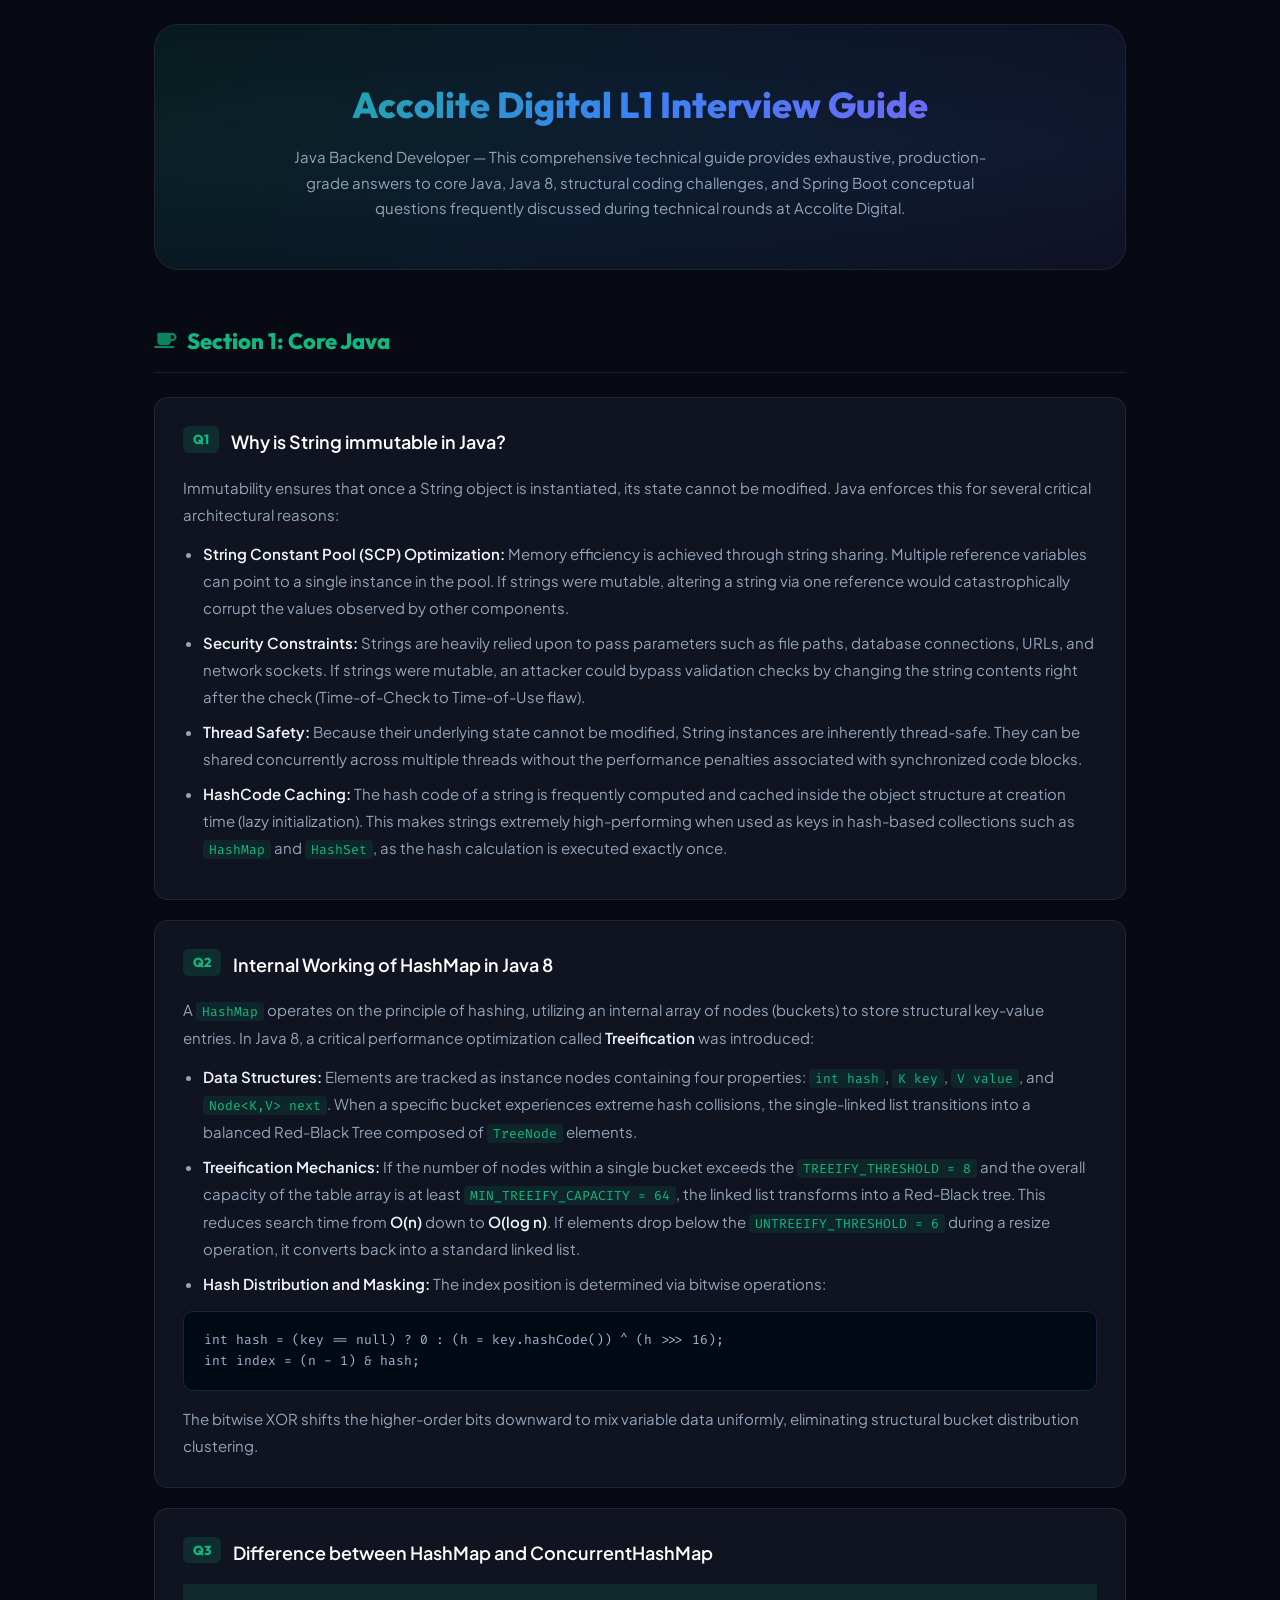
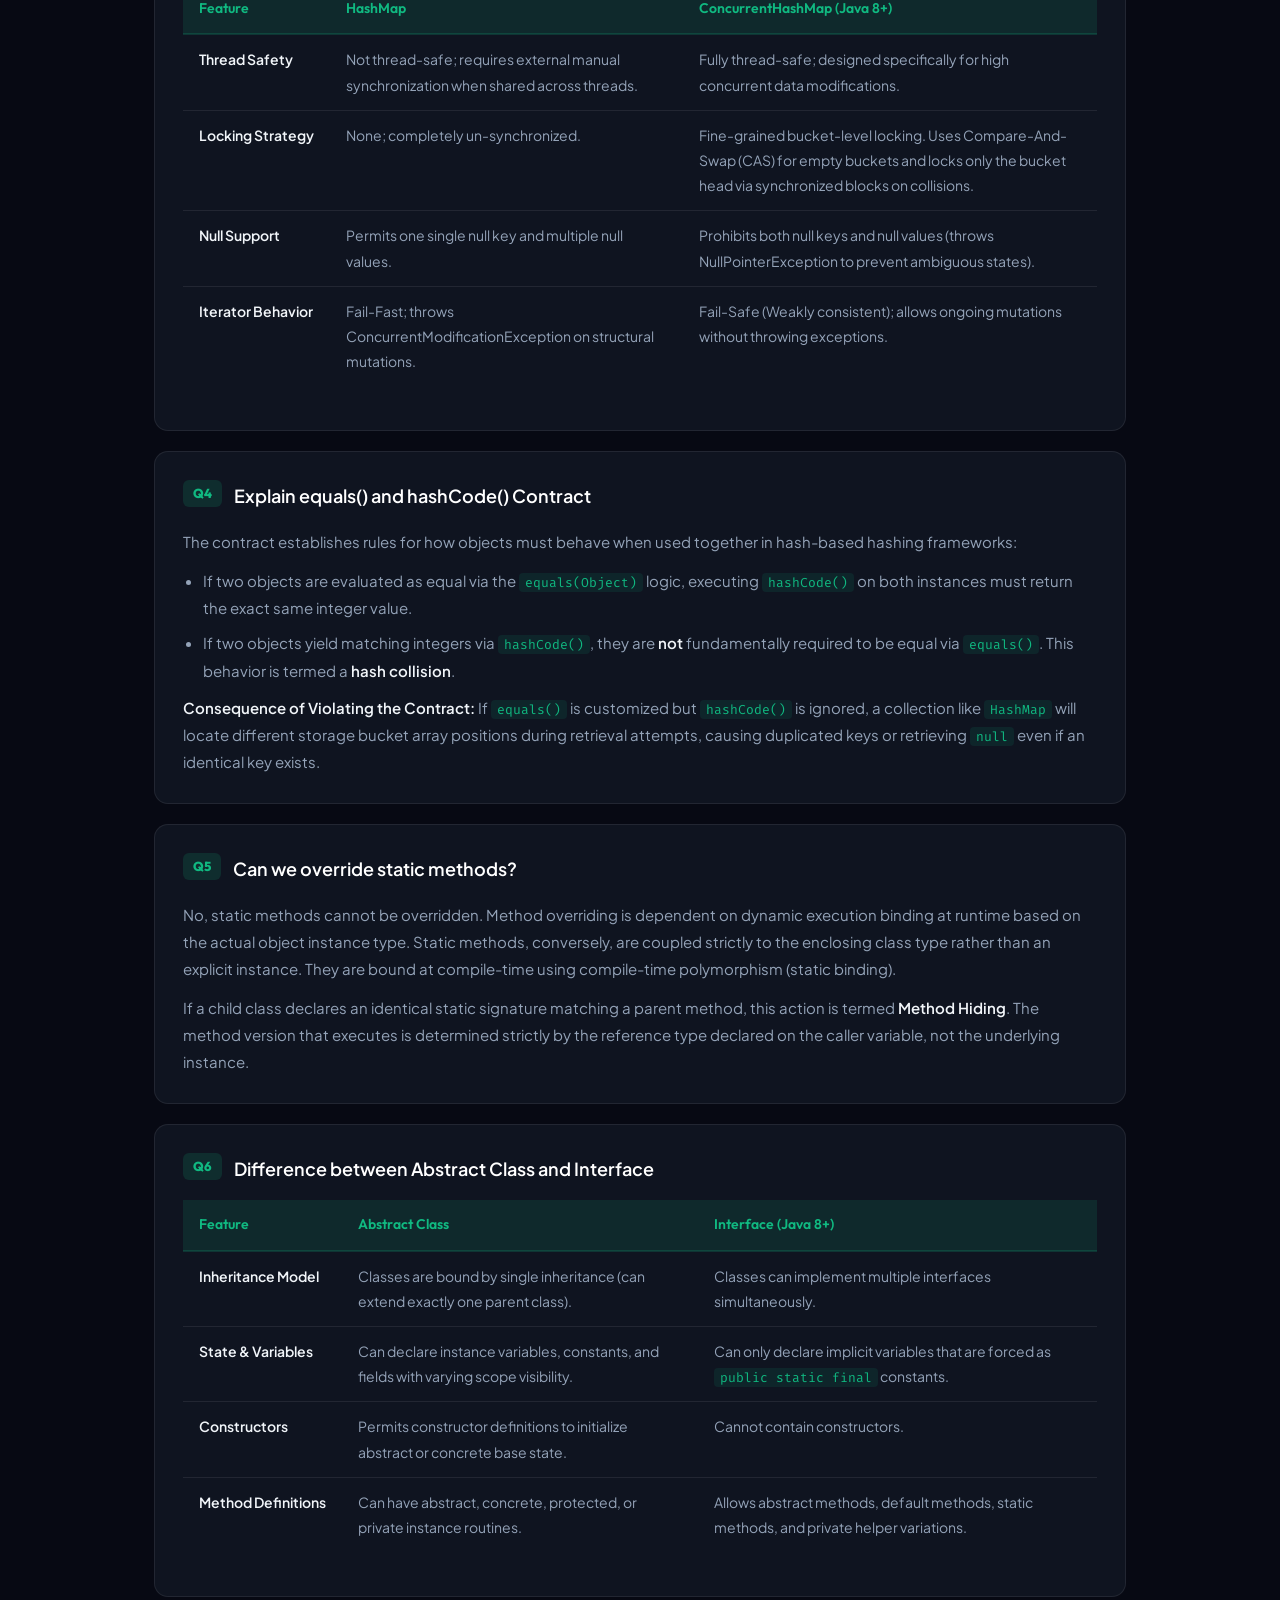
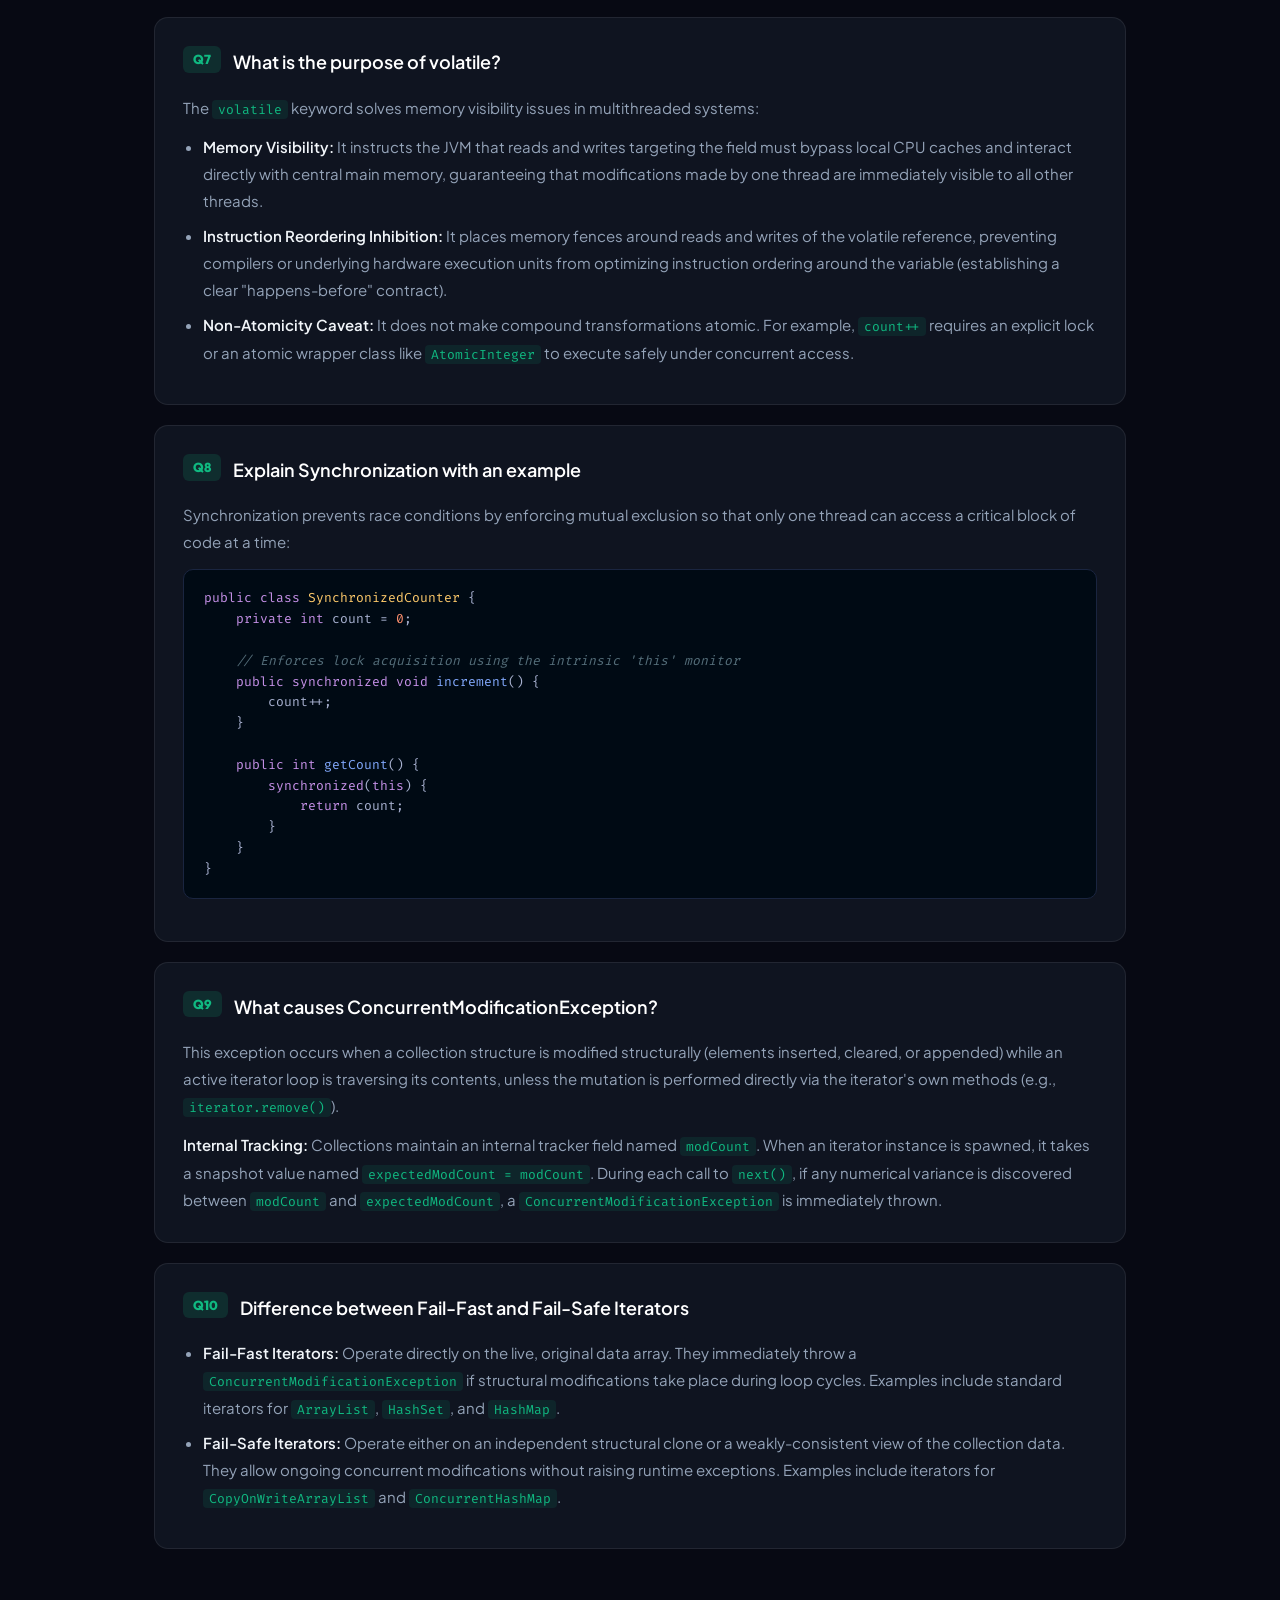
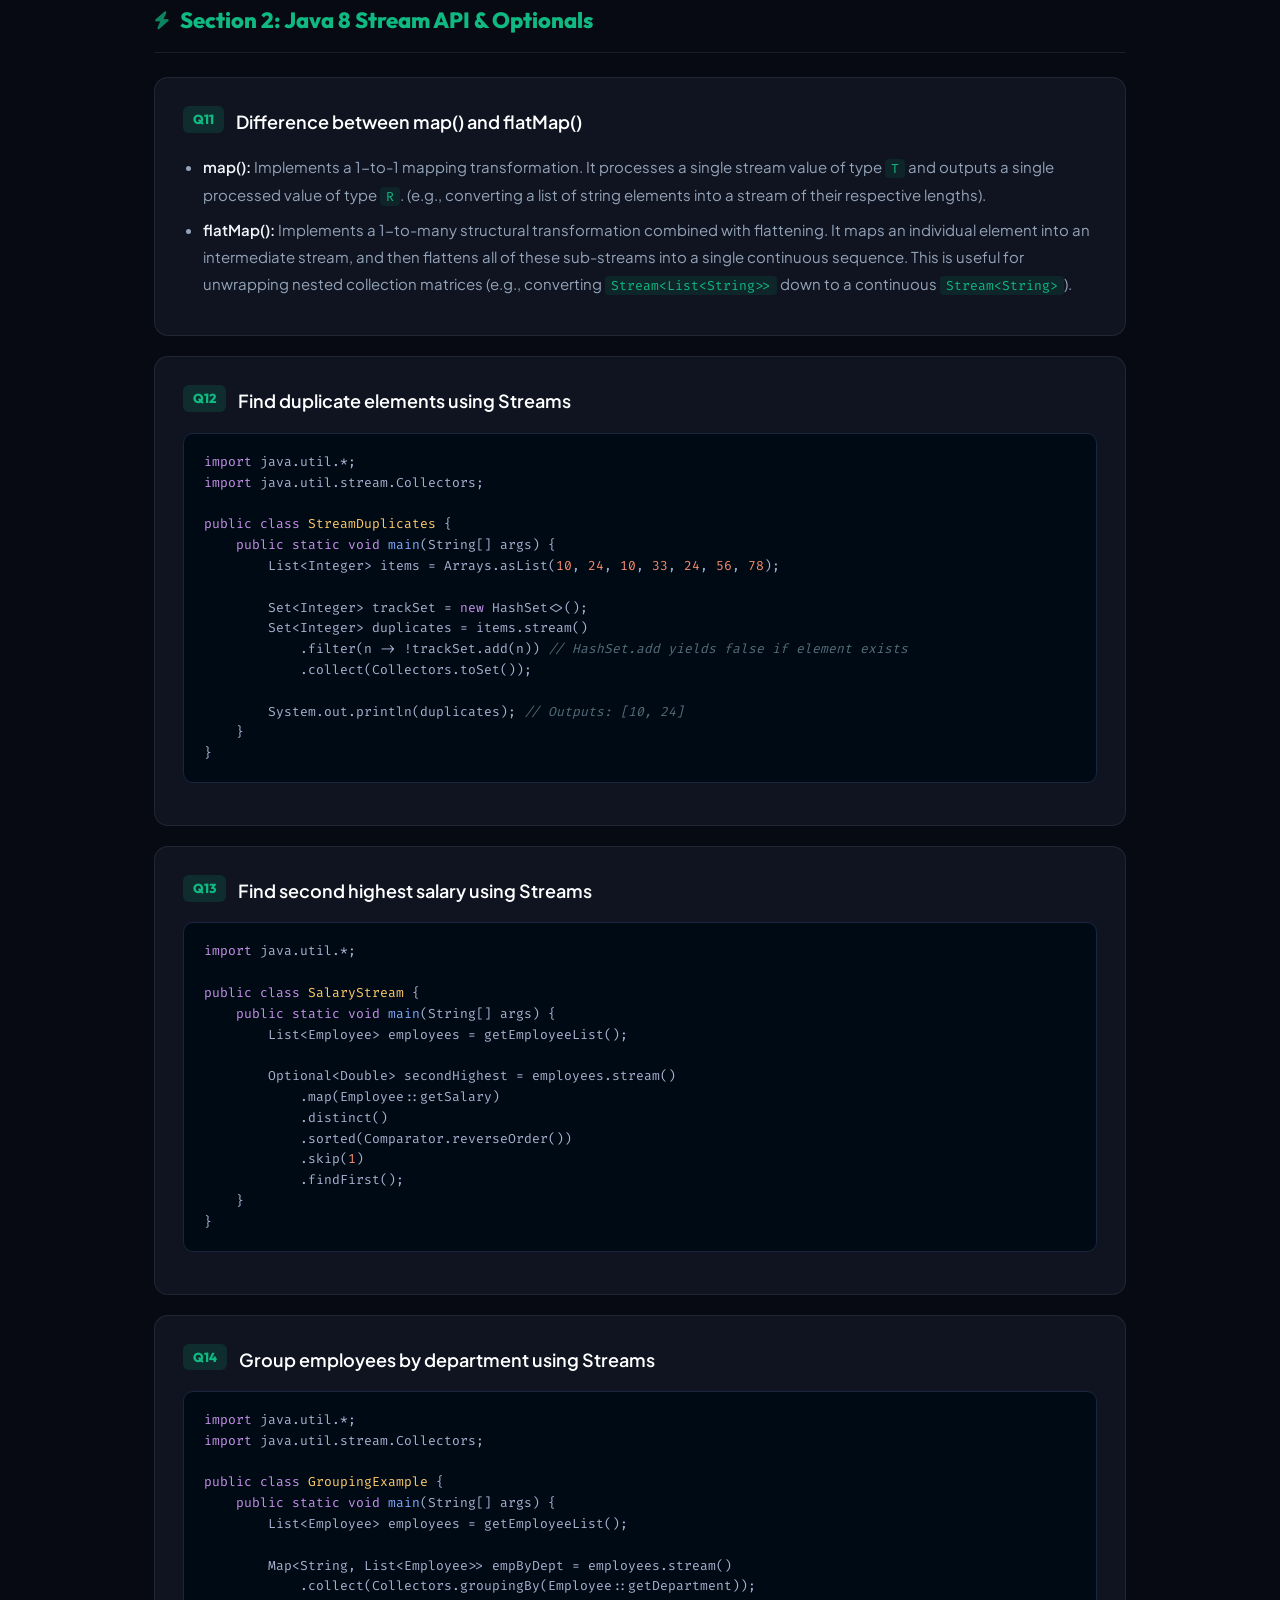
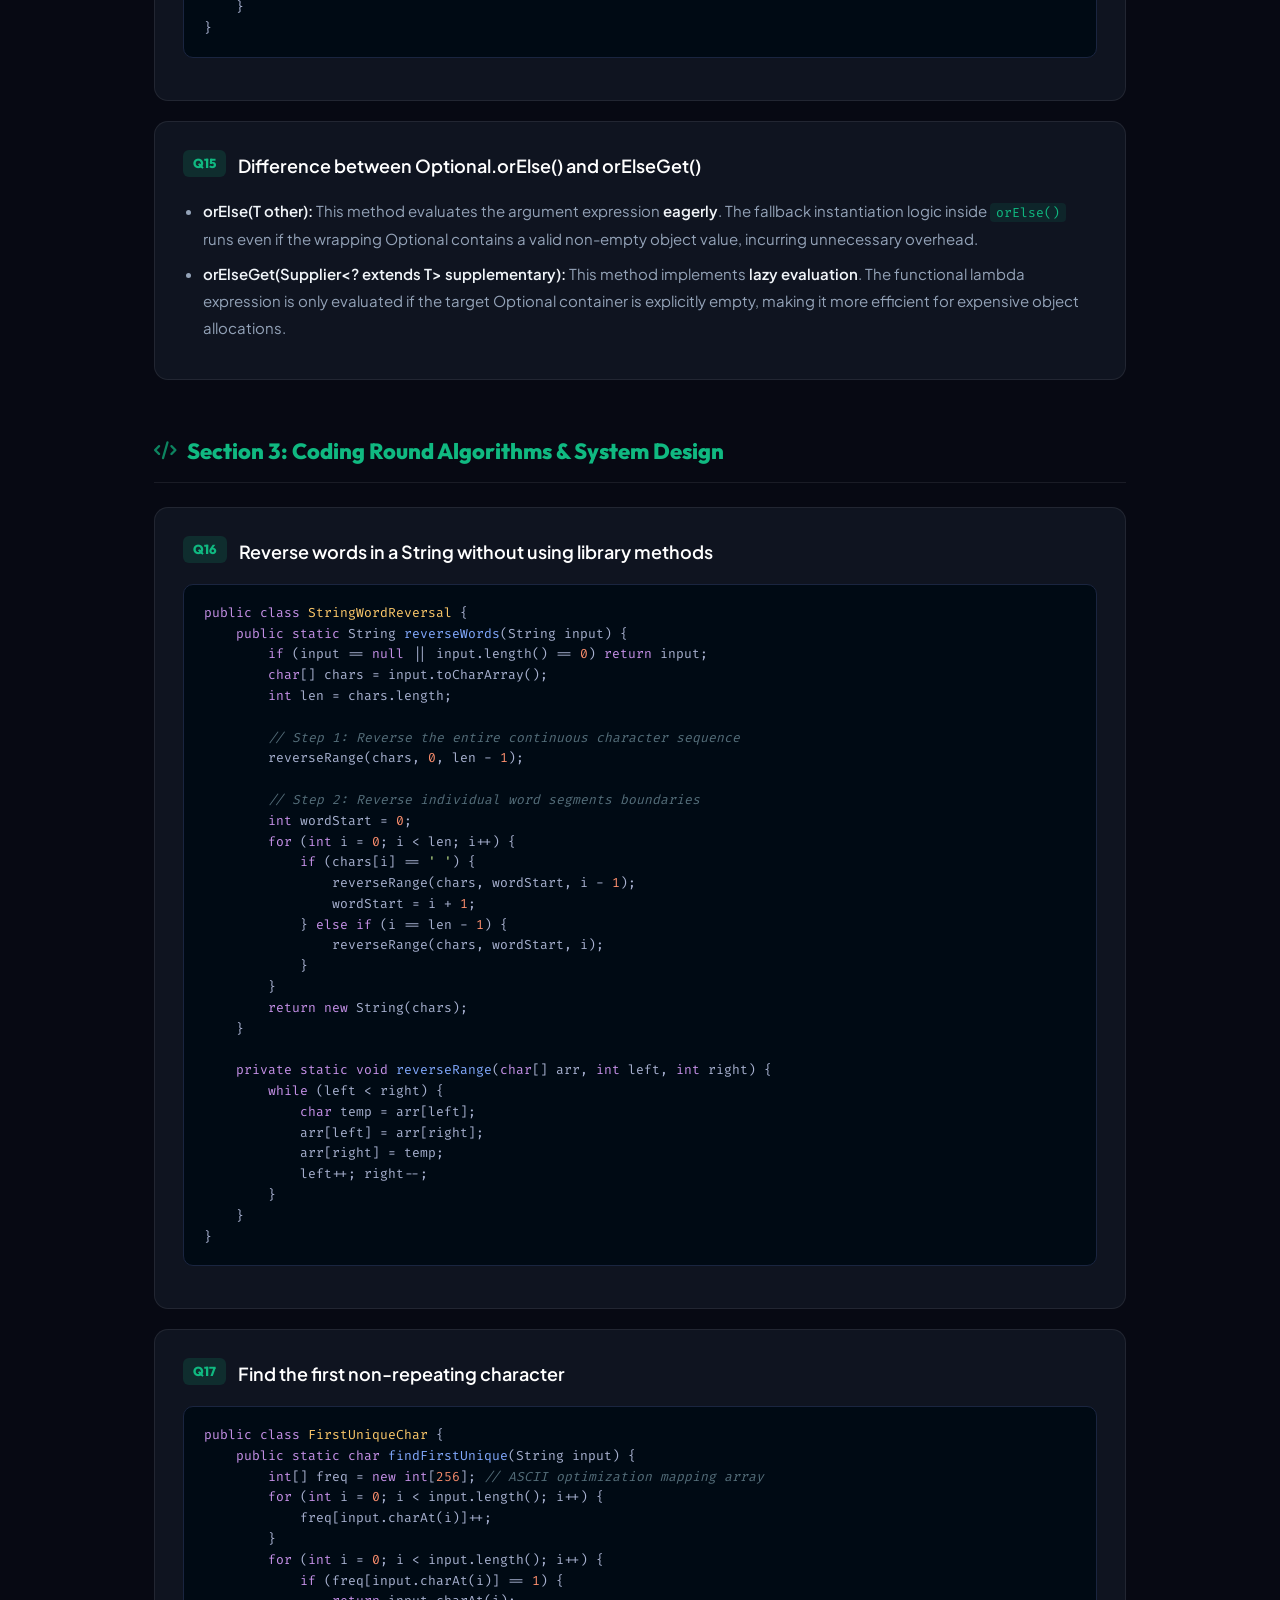
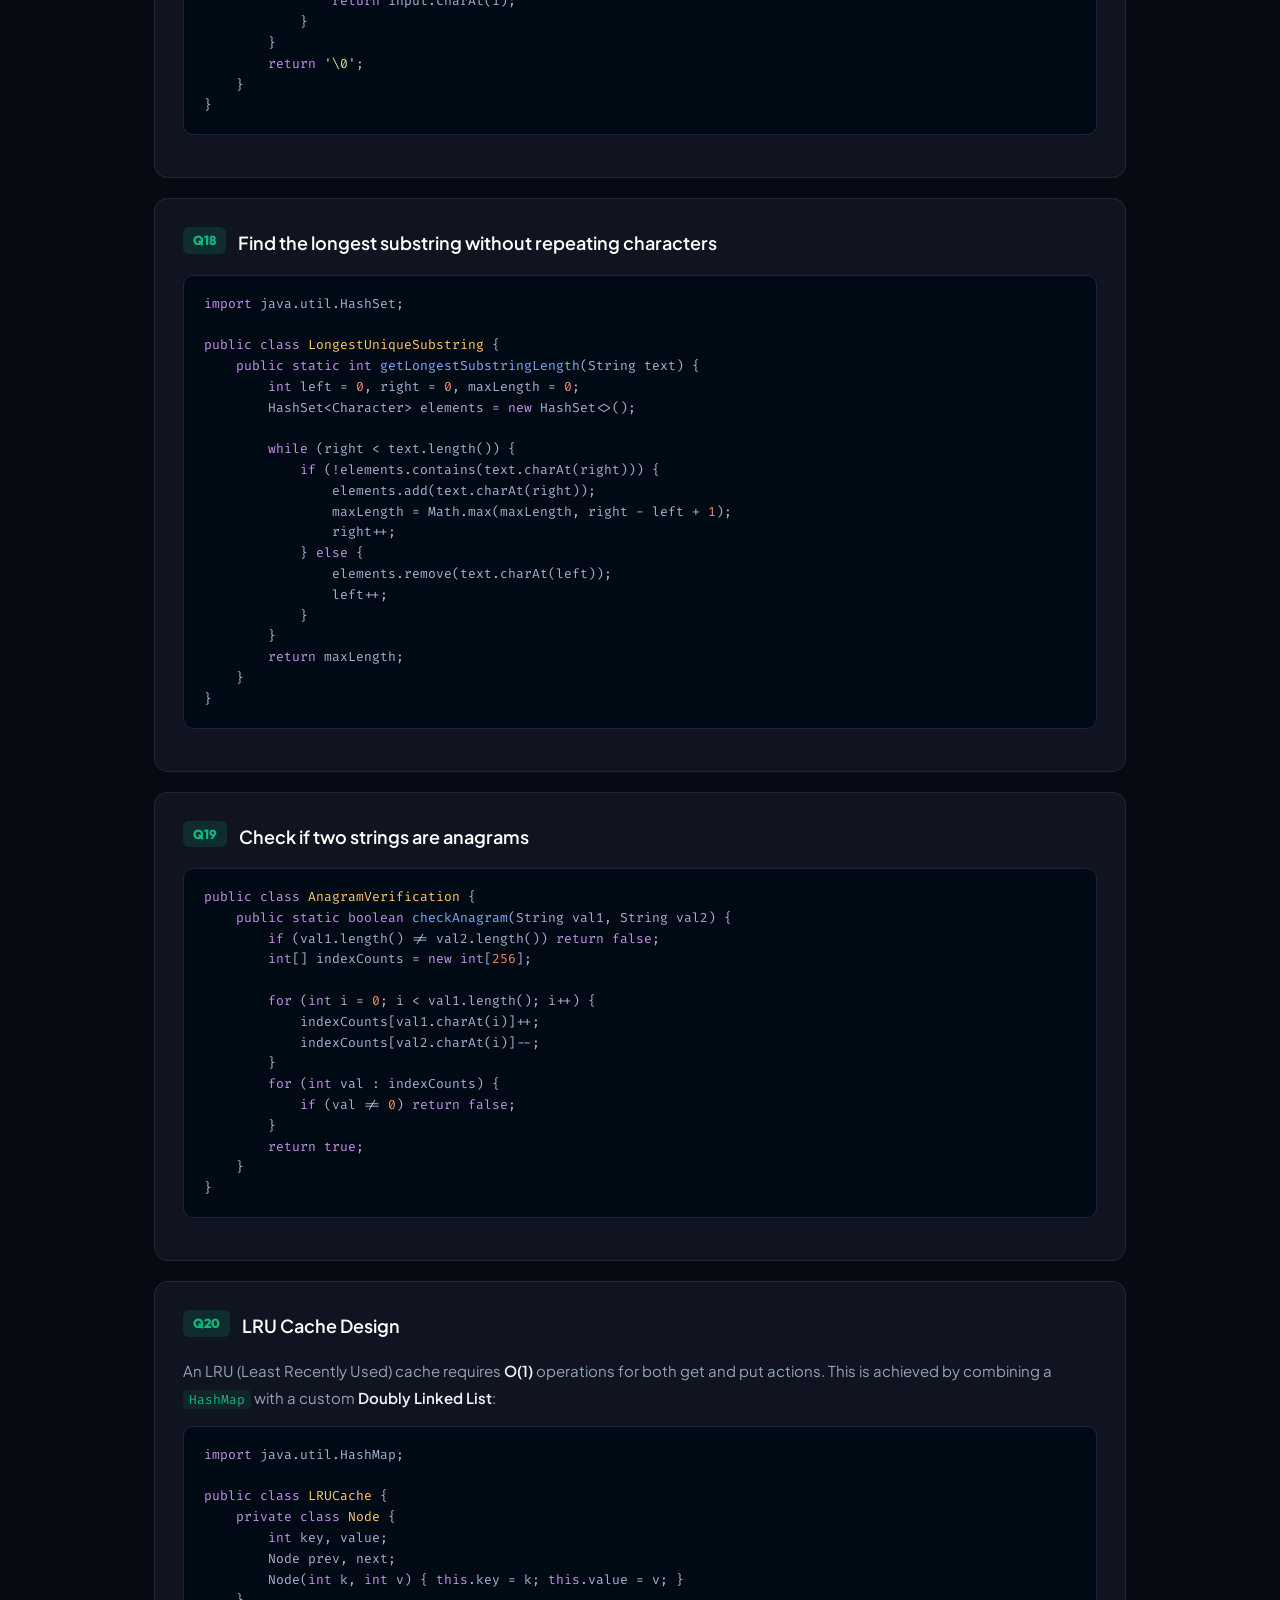
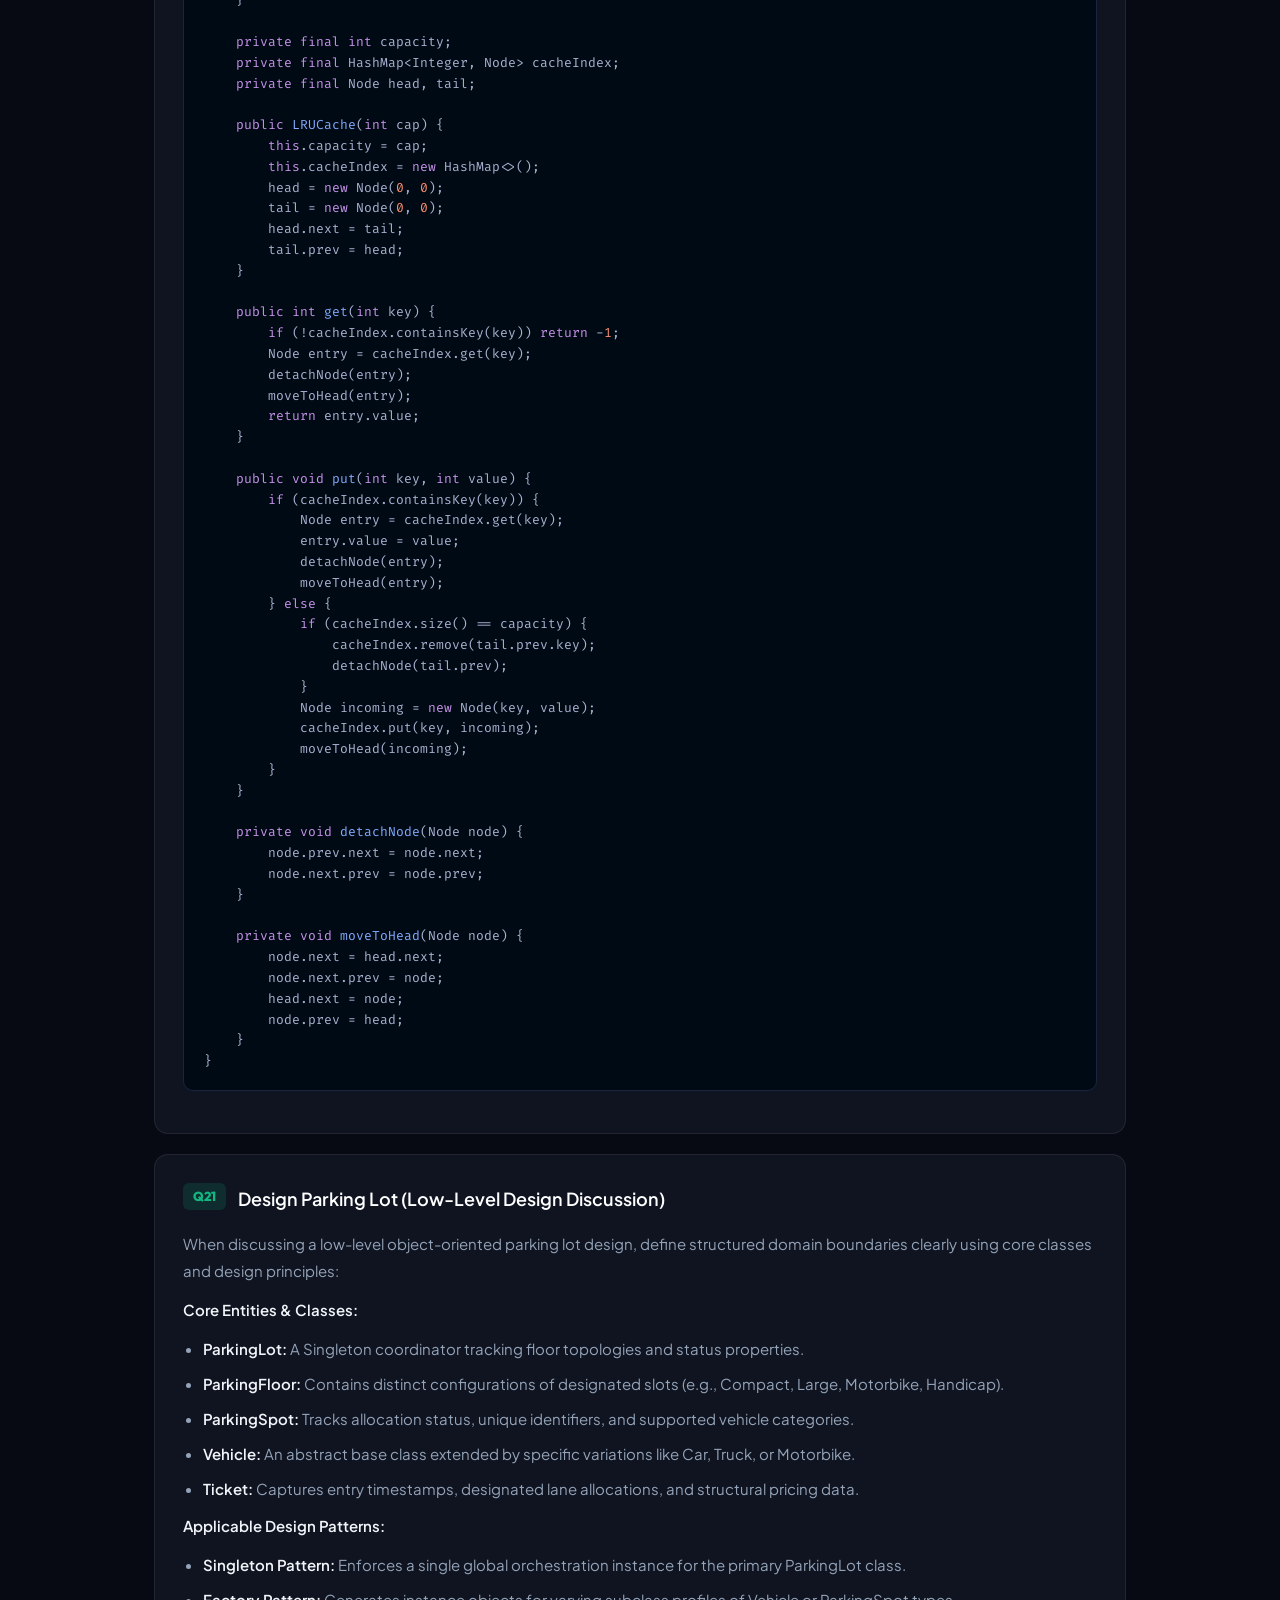
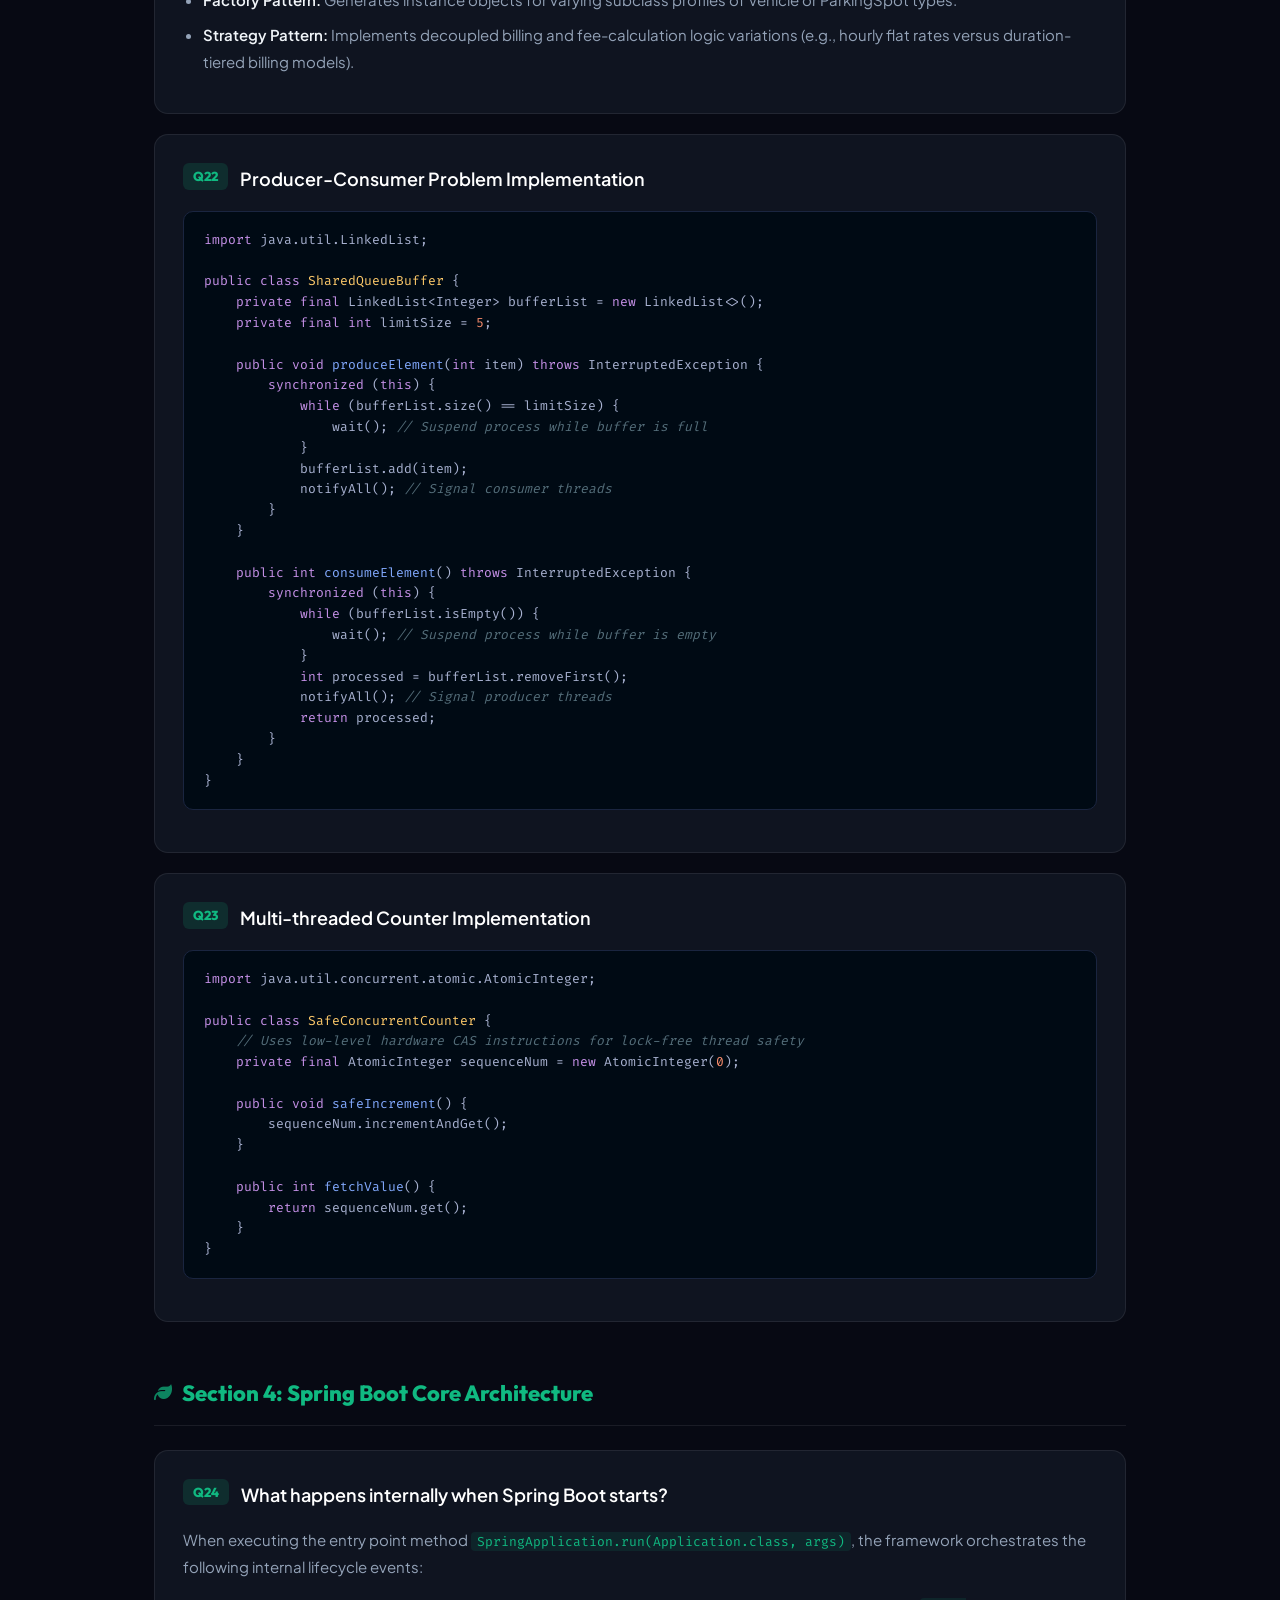
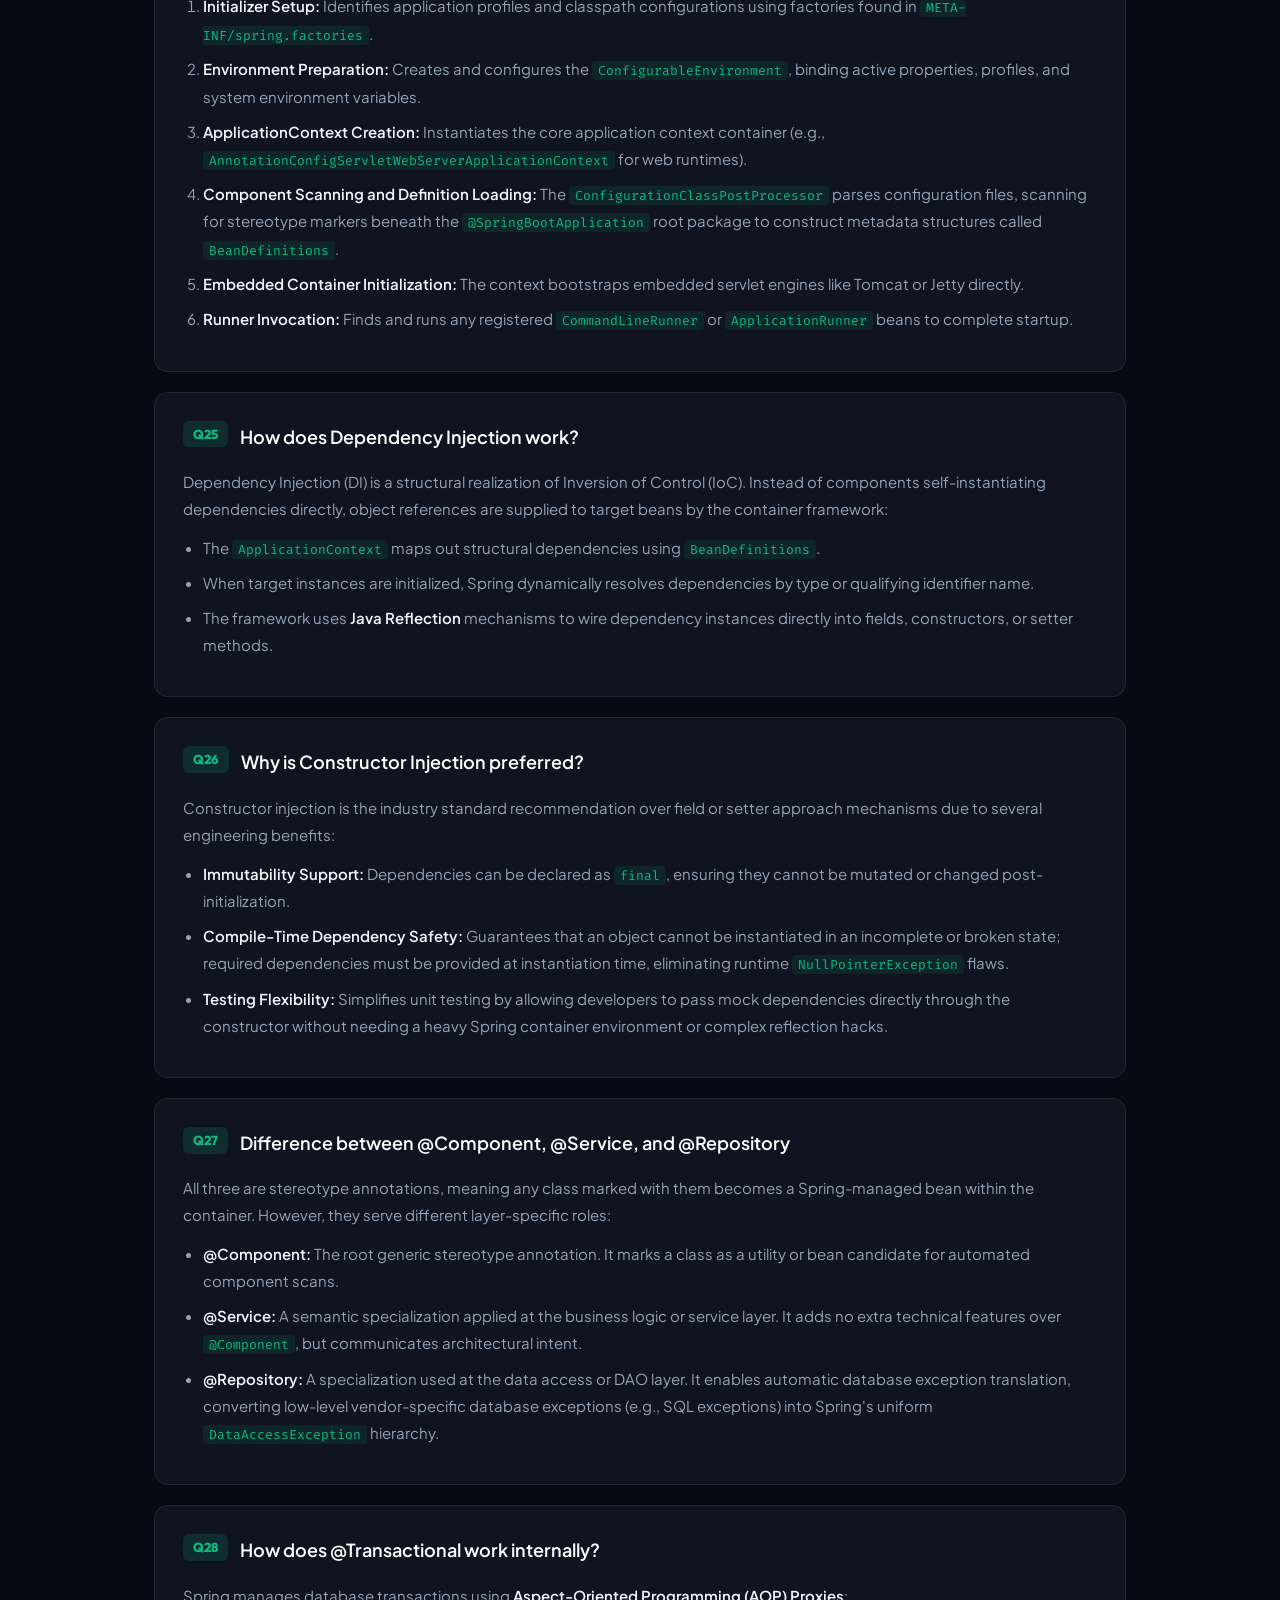
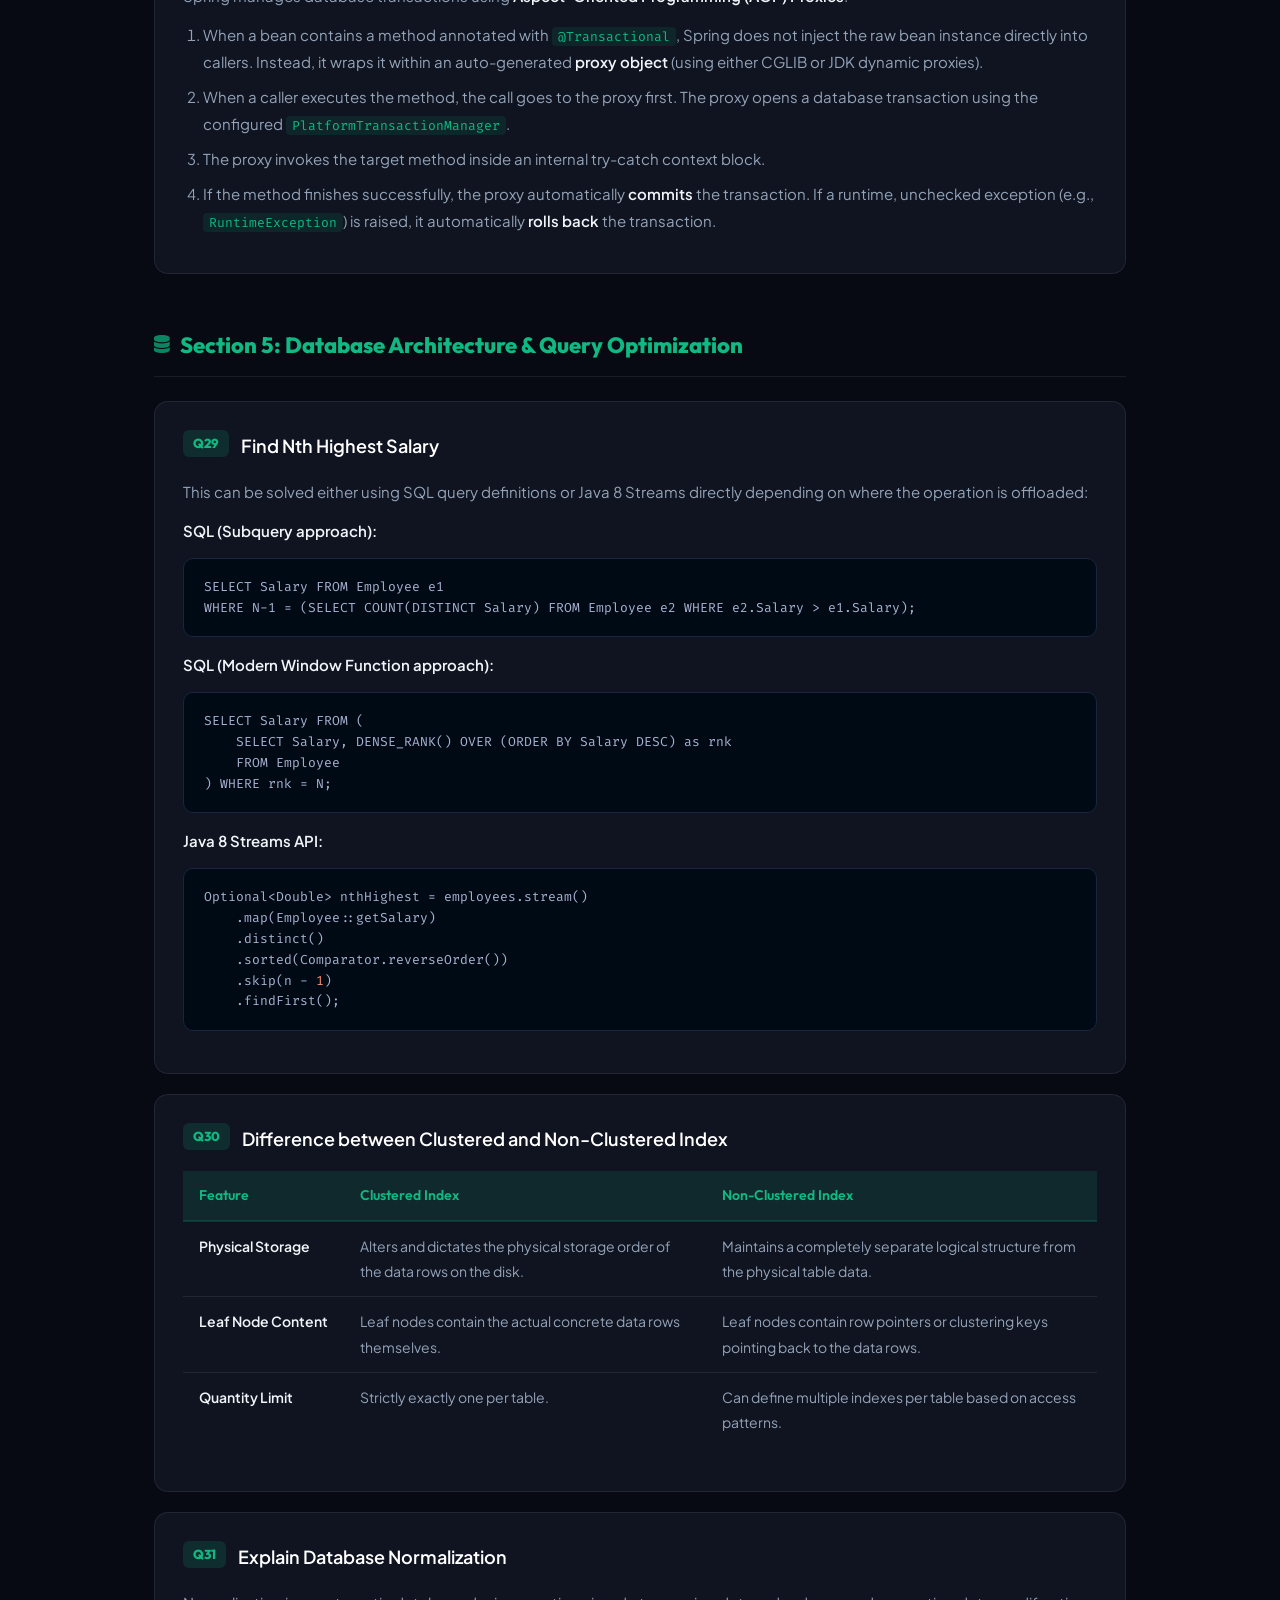
==== commit 78b9b948: "fix: set Babel sourceType to script to prevent import statement crashes" ====
--- a/accolite-interview.html
+++ b/accolite-interview.html
@@ -3,7 +3,8 @@
 <head>
   <meta charset="UTF-8">
   <meta name="viewport" content="width=device-width, initial-scale=1.0">
-  <title>Accolite L1 Interview Guide</title>
+  <title>Accolite Digital L1 Interview Guide — Java Backend Developer</title>
+  <meta name="description" content="Comprehensive technical guide with production-grade answers to core Java, Java 8, coding challenges, and Spring Boot questions for Accolite Digital L1 interviews.">
   <link href="https://fonts.googleapis.com/css2?family=Outfit:wght@400;600;800&family=Plus+Jakarta+Sans:wght@400;600&family=Fira+Code&display=swap" rel="stylesheet">
   <link rel="stylesheet" href="https://cdnjs.cloudflare.com/ajax/libs/font-awesome/6.4.0/css/all.min.css">
   <style>
@@ -15,220 +16,932 @@
       --emerald: #10b981;
       --emerald-g: rgba(16, 185, 129, 0.25);
       --blue: #3b82f6;
+      --violet: #8b5cf6;
+      --amber: #f59e0b;
+      --rose: #f43f5e;
       --text: #f1f5f9;
       --text-muted: #94a3b8;
-    }
-    body { background: var(--bg); color: var(--text); font-family: 'Plus Jakarta Sans', sans-serif; line-height: 1.6; padding-bottom: 50px; }
-    .container { max-width: 1000px; margin: 0 auto; padding: 20px; }
-    header { text-align: center; margin-bottom: 40px; padding: 40px; background: linear-gradient(135deg, rgba(16, 185, 129, 0.1), rgba(59, 130, 246, 0.1)); border-radius: 20px; border: 1px solid var(--glass-border); }
-    h1 { font-family: 'Outfit', sans-serif; font-size: 32px; font-weight: 800; margin-bottom: 10px; background: linear-gradient(135deg, var(--emerald), var(--blue)); -webkit-background-clip: text; -webkit-text-fill-color: transparent; }
-    h2 { font-family: 'Outfit', sans-serif; font-size: 24px; color: var(--emerald); margin-top: 40px; margin-bottom: 20px; border-bottom: 1px solid var(--glass-border); padding-bottom: 10px; }
-    .qa-card { background: var(--bg2); border: 1px solid var(--glass-border); border-radius: 12px; padding: 24px; margin-bottom: 20px; }
-    .q-title { font-size: 18px; font-weight: 600; color: #fff; margin-bottom: 12px; display: flex; gap: 12px; align-items: flex-start; }
-    .q-num { background: rgba(16, 185, 129, 0.15); color: var(--emerald); padding: 2px 8px; border-radius: 6px; font-size: 14px; font-weight: 800; font-family: 'Outfit'; }
-    .ans { color: var(--text-muted); font-size: 15px; }
-    pre { background: #000; padding: 12px; border-radius: 8px; overflow-x: auto; font-family: 'Fira Code', monospace; font-size: 13px; color: #a8b2d1; border: 1px solid #1e293b; margin-top: 10px; }
+      --text-dim: #64748b;
+    }
+
+    * { margin: 0; padding: 0; box-sizing: border-box; }
+
+    body {
+      background: var(--bg);
+      color: var(--text);
+      font-family: 'Plus Jakarta Sans', sans-serif;
+      line-height: 1.75;
+      padding-bottom: 80px;
+    }
+
+    .container {
+      max-width: 1020px;
+      margin: 0 auto;
+      padding: 24px;
+    }
+
+    /* Header */
+    header {
+      text-align: center;
+      margin-bottom: 48px;
+      padding: 48px 32px;
+      background: linear-gradient(135deg, rgba(16, 185, 129, 0.08), rgba(59, 130, 246, 0.08), rgba(139, 92, 246, 0.06));
+      border-radius: 24px;
+      border: 1px solid var(--glass-border);
+      position: relative;
+      overflow: hidden;
+    }
+    header::before {
+      content: '';
+      position: absolute;
+      top: -50%;
+      left: -50%;
+      width: 200%;
+      height: 200%;
+      background: radial-gradient(ellipse at 30% 50%, rgba(16, 185, 129, 0.06) 0%, transparent 60%),
+                  radial-gradient(ellipse at 70% 50%, rgba(59, 130, 246, 0.06) 0%, transparent 60%);
+      animation: headerGlow 8s ease-in-out infinite alternate;
+    }
+    @keyframes headerGlow {
+      0% { transform: rotate(0deg); }
+      100% { transform: rotate(3deg); }
+    }
+    header h1 {
+      font-family: 'Outfit', sans-serif;
+      font-size: 36px;
+      font-weight: 800;
+      margin-bottom: 8px;
+      background: linear-gradient(135deg, var(--emerald), var(--blue), var(--violet));
+      -webkit-background-clip: text;
+      -webkit-text-fill-color: transparent;
+      position: relative;
+      z-index: 1;
+    }
+    header .subtitle {
+      color: var(--text-muted);
+      font-size: 15px;
+      position: relative;
+      z-index: 1;
+      max-width: 720px;
+      margin: 0 auto;
+      line-height: 1.7;
+    }
+
+    /* Section Headings */
+    .section-heading {
+      font-family: 'Outfit', sans-serif;
+      font-size: 22px;
+      font-weight: 800;
+      color: var(--emerald);
+      margin-top: 52px;
+      margin-bottom: 24px;
+      padding-bottom: 12px;
+      border-bottom: 1px solid var(--glass-border);
+      display: flex;
+      align-items: center;
+      gap: 10px;
+    }
+    .section-heading .section-icon {
+      font-size: 18px;
+      opacity: 0.7;
+    }
+
+    /* Q&A Cards */
+    .qa-card {
+      background: var(--bg2);
+      border: 1px solid var(--glass-border);
+      border-radius: 14px;
+      padding: 28px;
+      margin-bottom: 20px;
+      transition: border-color 0.3s ease, box-shadow 0.3s ease;
+    }
+    .qa-card:hover {
+      border-color: rgba(16, 185, 129, 0.2);
+      box-shadow: 0 0 24px rgba(16, 185, 129, 0.04);
+    }
+
+    .q-title {
+      font-size: 18px;
+      font-weight: 600;
+      color: #fff;
+      margin-bottom: 16px;
+      display: flex;
+      gap: 12px;
+      align-items: flex-start;
+    }
+    .q-num {
+      background: rgba(16, 185, 129, 0.15);
+      color: var(--emerald);
+      padding: 2px 10px;
+      border-radius: 6px;
+      font-size: 13px;
+      font-weight: 800;
+      font-family: 'Outfit';
+      flex-shrink: 0;
+    }
+
+    .ans {
+      color: var(--text-muted);
+      font-size: 15px;
+      line-height: 1.8;
+    }
+    .ans p {
+      margin-bottom: 12px;
+    }
+    .ans p:last-child {
+      margin-bottom: 0;
+    }
+    .ans strong {
+      color: var(--text);
+      font-weight: 600;
+    }
+    .ans code {
+      background: rgba(16, 185, 129, 0.1);
+      color: var(--emerald);
+      padding: 1px 6px;
+      border-radius: 4px;
+      font-family: 'Fira Code', monospace;
+      font-size: 13px;
+    }
+    .ans ul, .ans ol {
+      margin: 10px 0 10px 20px;
+    }
+    .ans li {
+      margin-bottom: 8px;
+    }
+
+    /* Code Blocks */
+    pre {
+      background: #000a14;
+      padding: 18px 20px;
+      border-radius: 10px;
+      overflow-x: auto;
+      font-family: 'Fira Code', monospace;
+      font-size: 13px;
+      color: #a8b2d1;
+      border: 1px solid #1a2540;
+      margin: 14px 0;
+      line-height: 1.6;
+    }
+    pre .kw { color: #c792ea; }
+    pre .type { color: #ffcb6b; }
+    pre .str { color: #c3e88d; }
+    pre .cm { color: #546e7a; font-style: italic; }
+    pre .num { color: #f78c6c; }
+    pre .fn { color: #82aaff; }
+
+    /* Comparison Tables */
+    .comparison-table {
+      width: 100%;
+      border-collapse: collapse;
+      margin: 16px 0;
+      font-size: 14px;
+    }
+    .comparison-table th {
+      background: rgba(16, 185, 129, 0.12);
+      color: var(--emerald);
+      padding: 12px 16px;
+      text-align: left;
+      font-weight: 600;
+      border-bottom: 2px solid rgba(16, 185, 129, 0.2);
+      font-family: 'Outfit', sans-serif;
+    }
+    .comparison-table td {
+      padding: 12px 16px;
+      border-bottom: 1px solid var(--glass-border);
+      color: var(--text-muted);
+      vertical-align: top;
+    }
+    .comparison-table tr:last-child td {
+      border-bottom: none;
+    }
+    .comparison-table tbody tr:hover td {
+      background: rgba(255, 255, 255, 0.02);
+    }
+    .comparison-table td:first-child {
+      color: var(--text);
+      font-weight: 600;
+      white-space: nowrap;
+    }
+
+    /* Responsive */
+    @media (max-width: 768px) {
+      header h1 { font-size: 26px; }
+      .container { padding: 16px; }
+      .qa-card { padding: 20px; }
+      .comparison-table { font-size: 13px; }
+      .comparison-table th, .comparison-table td { padding: 8px 10px; }
+      pre { font-size: 12px; padding: 14px; }
+    }
   </style>
 </head>
 <body>
   <div class="container">
     <header>
       <h1>Accolite Digital L1 Interview Guide</h1>
-      <p>Java Backend Developer &mdash; Full Production-Grade Q&A</p>
+      <p class="subtitle">Java Backend Developer &mdash; This comprehensive technical guide provides exhaustive, production-grade answers to core Java, Java 8, structural coding challenges, and Spring Boot conceptual questions frequently discussed during technical rounds at Accolite Digital.</p>
     </header>
 
-    <h2>Section 1: Java Core, Strings, and Thread Safety</h2>
-    
-    <div class="qa-card">
-      <div class="q-title"><span class="q-num">Q1</span> String Memory & Immutability</div>
-      <div class="ans">Strings are immutable to ensure security (database URLs/passwords can't be altered), thread safety (can be shared safely across threads), and caching performance (String pool relies on immutability to save memory).</div>
-    </div>
-
-    <div class="qa-card">
-      <div class="q-title"><span class="q-num">Q2</span> String Constant Pool Internals</div>
-      <div class="ans">The String Pool is a special area in the JVM Heap. When creating a String via <code>String s = "Hello"</code>, the JVM checks the pool first. If it exists, it returns the reference, otherwise it creates it. Using <code>new String("Hello")</code> forces creation of a new object in the general heap, bypassing the pool.</div>
-    </div>
-
-    <div class="qa-card">
-      <div class="q-title"><span class="q-num">Q3</span> Exception Handling (try-with-resources)</div>
-      <div class="ans">Introduced in Java 7, <code>try-with-resources</code> automatically closes any resources that implement the <code>AutoCloseable</code> interface. This prevents memory leaks and removes the need for messy <code>finally</code> blocks containing <code>close()</code> calls.</div>
-    </div>
-
-    <div class="qa-card">
-      <div class="q-title"><span class="q-num">Q4</span> Volatile vs Synchronized</div>
-      <div class="ans"><code>volatile</code> guarantees visibility of changes to variables across threads by forcing reads/writes from main memory instead of CPU caches. It does NOT guarantee atomicity. <code>synchronized</code> guarantees both visibility and atomicity by acquiring a monitor lock, allowing only one thread to execute the block at a time.</div>
-    </div>
-
-    <div class="qa-card">
-      <div class="q-title"><span class="q-num">Q5</span> ReentrantLock vs Synchronized</div>
-      <div class="ans"><code>ReentrantLock</code> offers advanced features over <code>synchronized</code>: fairness policies (longest waiting thread gets the lock), <code>tryLock()</code> (attempt lock without blocking forever), and interruptible locks. <code>synchronized</code> is simpler and handled implicitly by the JVM.</div>
-    </div>
-
-    <div class="qa-card">
-      <div class="q-title"><span class="q-num">Q6</span> Object-Level vs Class-Level Locking</div>
-      <div class="ans">Object-level lock (<code>synchronized(this)</code>) restricts concurrent access to the instance methods of a specific object. Class-level lock (<code>synchronized(MyClass.class)</code> or static synchronized) restricts concurrent access across ALL instances of the class.</div>
-    </div>
-
-    <div class="qa-card">
-      <div class="q-title"><span class="q-num">Q7</span> ConcurrentHashMap Treeification</div>
-      <div class="ans">In Java 8+, when a bucket in a HashMap/ConcurrentHashMap exceeds a certain threshold (usually 8 nodes) and total capacity > 64, the linked list is converted into a Red-Black Tree (Treeification). This improves worst-case lookup performance from O(n) to O(log n).</div>
-    </div>
-
-    <div class="qa-card">
-      <div class="q-title"><span class="q-num">Q8</span> Fail-Fast vs Fail-Safe Iterators</div>
-      <div class="ans">Fail-Fast iterators (e.g., ArrayList, HashMap) throw <code>ConcurrentModificationException</code> if the collection is structurally modified during iteration. Fail-Safe iterators (e.g., ConcurrentHashMap, CopyOnWriteArrayList) operate on a clone of the collection or use lock-free mechanisms, never throwing the exception.</div>
-    </div>
-
-    <div class="qa-card">
-      <div class="q-title"><span class="q-num">Q9</span> HashMap vs ConcurrentHashMap Internal Differences</div>
-      <div class="ans"><code>HashMap</code> is not thread-safe. <code>ConcurrentHashMap</code> is thread-safe. In Java 8, CHM abandoned segment locking in favor of Node-level locking (using synchronized blocks on the head node of a bucket) and CAS operations, allowing vastly higher concurrency.</div>
-    </div>
-
-    <div class="qa-card">
-      <div class="q-title"><span class="q-num">Q10</span> Callable vs Runnable</div>
-      <div class="ans"><code>Runnable</code> has a <code>run()</code> method that returns <code>void</code> and cannot throw checked exceptions. <code>Callable</code> has a <code>call()</code> method that returns a result (via a <code>Future</code>) and can throw checked exceptions.</div>
-    </div>
-
-    <h2>Section 2: Object Orientation, Cloning & Design Principles</h2>
-
-    <div class="qa-card">
-      <div class="q-title"><span class="q-num">Q11</span> Shallow vs Deep Copy</div>
-      <div class="ans">A Shallow Copy copies primitive fields but copies only the memory addresses of nested objects (they share the same nested objects). A Deep Copy recursively creates exact copies of all nested objects so the two instances are completely independent.</div>
-    </div>
-
-    <div class="qa-card">
-      <div class="q-title"><span class="q-num">Q12</span> Object.clone() internally</div>
-      <div class="ans">The default <code>Object.clone()</code> provides a shallow copy. To use it, a class must implement the marker interface <code>Cloneable</code>, otherwise it throws <code>CloneNotSupportedException</code>.</div>
-    </div>
-
-    <div class="qa-card">
-      <div class="q-title"><span class="q-num">Q13</span> Abstract Class vs Interface (Java 8+)</div>
-      <div class="ans">Interfaces can now have <code>default</code> and <code>static</code> methods. However, abstract classes can still hold instance state (fields/constructors) and have varied access modifiers (protected/private methods). A class can implement multiple interfaces but extend only one abstract class.</div>
-    </div>
-
-    <div class="qa-card">
-      <div class="q-title"><span class="q-num">Q14</span> Method Hiding vs Overriding</div>
-      <div class="ans">Method Overriding applies to instance methods and is resolved at runtime (Dynamic Polymorphism). Method Hiding applies to static methods; the child class hides the parent's static method, but resolution happens at compile-time based on the reference type.</div>
-    </div>
-
-    <div class="qa-card">
-      <div class="q-title"><span class="q-num">Q15</span> SOLID Principles in real projects</div>
-      <div class="ans">Single Responsibility (Classes do one thing), Open/Closed (Extensible via interfaces, closed for modification), Liskov Substitution (Derived classes can substitute parents without breaking code), Interface Segregation (Small, specific interfaces), Dependency Inversion (Depend on abstractions, not concretions).</div>
-    </div>
-
-    <h2>Section 3: Database, Hibernate, and Querying</h2>
-
-    <div class="qa-card">
-      <div class="q-title"><span class="q-num">Q16</span> FetchType.LAZY vs EAGER</div>
-      <div class="ans">EAGER fetches related entities immediately along with the parent. LAZY delays fetching until the related entity is explicitly accessed via a getter, improving initial load performance but risking <code>LazyInitializationException</code> outside a transaction.</div>
-    </div>
-
-    <div class="qa-card">
-      <div class="q-title"><span class="q-num">Q17</span> L1 vs L2 Cache in Hibernate</div>
-      <div class="ans">L1 Cache is session-scoped, enabled by default, and cleared when the Session closes. L2 Cache is SessionFactory-scoped, shared across all sessions, and requires an external provider (like EhCache or Redis) to be configured.</div>
-    </div>
-
-    <div class="qa-card">
-      <div class="q-title"><span class="q-num">Q18</span> N+1 Select Problem</div>
-      <div class="ans">Occurs when querying a collection of N parents triggers 1 query to load the parents, and then N additional queries to load their LAZY children. Solved using <code>JOIN FETCH</code> in JPQL or Entity Graphs to fetch everything in a single query.</div>
-    </div>
-
-    <div class="qa-card">
-      <div class="q-title"><span class="q-num">Q19</span> Save vs SaveOrUpdate vs Persist</div>
-      <div class="ans"><code>persist()</code> makes a transient instance persistent and void return type. <code>save()</code> does the same but returns the generated identifier. <code>saveOrUpdate()</code> executes an INSERT if the entity is transient, or an UPDATE if it is detached.</div>
-    </div>
-
-    <div class="qa-card">
-      <div class="q-title"><span class="q-num">Q20</span> Optimistic vs Pessimistic Locking</div>
-      <div class="ans">Optimistic locking (using <code>@Version</code>) assumes conflicts are rare; it checks version numbers on update and throws an exception on mismatch. Pessimistic locking acquires actual database row-level locks (SELECT FOR UPDATE) preventing other transactions from reading/writing until committed.</div>
-    </div>
-
-    <div class="qa-card">
-      <div class="q-title"><span class="q-num">Q21</span> Indexing (B-Tree vs Hash)</div>
-      <div class="ans">B-Tree indexes keep data sorted, allowing efficient range queries (>, <, BETWEEN). Hash indexes use a hash function to map keys directly to buckets, making exact-match lookups (=, IN) O(1) but cannot support range queries.</div>
-    </div>
-
-    <div class="qa-card">
-      <div class="q-title"><span class="q-num">Q22</span> Transaction Isolation Levels</div>
-      <div class="ans">Read Uncommitted (Lowest, dirty reads), Read Committed (Prevents dirty reads), Repeatable Read (Prevents non-repeatable reads), Serializable (Highest, locks entire ranges, prevents phantom reads but kills concurrency).</div>
-    </div>
-
-    <div class="qa-card">
-      <div class="q-title"><span class="q-num">Q23</span> Dirty Read, Phantom Read, Non-Repeatable Read</div>
-      <div class="ans">Dirty Read: Reading uncommitted changes. Non-Repeatable Read: Same query yields different data because another transaction updated it. Phantom Read: Same query yields different number of rows because another transaction inserted/deleted records.</div>
-    </div>
-
-    <h2>Section 4: Spring Framework, Spring Boot & AOP</h2>
-
-    <div class="qa-card">
-      <div class="q-title"><span class="q-num">Q24</span> Spring Boot Autoconfiguration</div>
-      <div class="ans">Powered by <code>@EnableAutoConfiguration</code>, Spring Boot scans the classpath and automatically configures beans based on detected dependencies. For example, if <code>spring-webmvc</code> is found, it automatically sets up a DispatcherServlet and embedded Tomcat.</div>
-    </div>
-
-    <div class="qa-card">
-      <div class="q-title"><span class="q-num">Q25</span> @Controller vs @RestController</div>
-      <div class="ans"><code>@Controller</code> maps to View Resolvers (returning HTML pages). <code>@RestController</code> is a convenience annotation combining <code>@Controller</code> and <code>@ResponseBody</code>, meaning methods directly serialize objects into JSON/XML via HttpMessageConverters.</div>
-    </div>
-
-    <div class="qa-card">
-      <div class="q-title"><span class="q-num">Q26</span> Bean Scopes & Default Scope</div>
-      <div class="ans">The default is Singleton (one instance per Spring IoC container). Prototype creates a new instance every time it's injected. Request, Session, and Application scopes are specific to web-aware application contexts.</div>
-    </div>
-
-    <div class="qa-card">
-      <div class="q-title"><span class="q-num">Q27</span> @Transactional propagation and rollback rules</div>
-      <div class="ans">By default, Spring rolls back transactions ONLY for unchecked exceptions (RuntimeExceptions). To rollback for checked exceptions, use <code>@Transactional(rollbackFor = Exception.class)</code>. Propagation REQUIRED joins an existing transaction or creates a new one. REQUIRES_NEW suspends the current transaction and forces a new one.</div>
-    </div>
-
-    <div class="qa-card">
-      <div class="q-title"><span class="q-num">Q28</span> AOP (Aspect Oriented Programming)</div>
-      <div class="ans">AOP modularizes cross-cutting concerns (logging, security, transactions) separately from business logic. Key concepts: Aspect (the module), Pointcut (expression matching where advice should run), Advice (the action taken: Before, After, Around), JoinPoint (the actual execution point in the code).</div>
-    </div>
-
-    <h2>Section 5: Microservices & Distributed Systems</h2>
-
-    <div class="qa-card">
-      <div class="q-title"><span class="q-num">Q29</span> API Gateway pattern</div>
-      <div class="ans">A single entry point for all client requests. It handles cross-cutting concerns like authentication, SSL termination, rate limiting, and request routing/aggregation to backend microservices, preventing direct coupling between clients and internal services.</div>
-    </div>
-
-    <div class="qa-card">
-      <div class="q-title"><span class="q-num">Q30</span> Circuit Breaker (Resilience4j)</div>
-      <div class="ans">Prevents cascading failures by "tripping" when a downstream service fails repeatedly. State machine: CLOSED (requests flow normally), OPEN (fails fast without calling the failing service), HALF-OPEN (allows a few test requests to see if the service recovered).</div>
-    </div>
-
-    <div class="qa-card">
-      <div class="q-title"><span class="q-num">Q31</span> Saga Pattern (Choreography vs Orchestration)</div>
-      <div class="ans">Manages distributed transactions. Choreography: Services independently listen and emit events (decentralized, hard to track). Orchestration: A central controller service dictates the sequence of local transactions and triggers compensating transactions on failure.</div>
-    </div>
-
-    <div class="qa-card">
-      <div class="q-title"><span class="q-num">Q32</span> Event-Driven Architecture with Kafka</div>
-      <div class="ans">Services communicate asynchronously via a broker (Kafka). Producers publish events to Topics; Consumers subscribe to Topics. This decouples services, handles traffic spikes via buffering, and allows replayability of events.</div>
-    </div>
-
-    <h2>Section 6: Caching & Performance</h2>
-
-    <div class="qa-card">
-      <div class="q-title"><span class="q-num">Q33</span> Redis data structures</div>
-      <div class="ans">Redis supports Strings (simple key-value caching), Hashes (storing objects), Lists (queues), Sets (unique elements, fast intersection), and Sorted Sets (leaderboards, ranking by score).</div>
-    </div>
-
-    <div class="qa-card">
-      <div class="q-title"><span class="q-num">Q34</span> Cache Aside vs Write-Through</div>
-      <div class="ans">Cache Aside: Application reads from cache; on miss, reads from DB and updates cache. Write-Through: Application writes to cache, and the cache synchronously writes to the DB, ensuring consistency at the cost of write latency.</div>
-    </div>
-
-    <div class="qa-card">
-      <div class="q-title"><span class="q-num">Q35</span> Eviction Policies (LRU/LFU)</div>
-      <div class="ans">When cache is full, LRU (Least Recently Used) evicts the oldest accessed items. LFU (Least Frequently Used) tracks access counts and evicts the least popular items. Redis often uses <code>volatile-lru</code>.</div>
-    </div>
-
-    <h2>Section 7: System Design Scenario</h2>
-
-    <div class="qa-card">
-      <div class="q-title"><span class="q-num">Q36</span> Design a Rate Limiter</div>
-      <div class="ans">Use a distributed caching system like Redis to store limits per User/IP. Algorithms: Token Bucket (add tokens at constant rate, allow request if token exists), Leaky Bucket (queue requests, process at constant rate), or Sliding Window Log (store timestamps in Redis Sorted Sets, drop old timestamps, count size). Sliding window log provides accurate throttling.</div>
+    <!-- ==================== SECTION 1: CORE JAVA ==================== -->
+    <h2 class="section-heading"><i class="fa-solid fa-coffee section-icon"></i> Section 1: Core Java</h2>
+
+    <div class="qa-card" id="q1">
+      <div class="q-title"><span class="q-num">Q1</span> Why is String immutable in Java?</div>
+      <div class="ans">
+        <p>Immutability ensures that once a String object is instantiated, its state cannot be modified. Java enforces this for several critical architectural reasons:</p>
+        <ul>
+          <li><strong>String Constant Pool (SCP) Optimization:</strong> Memory efficiency is achieved through string sharing. Multiple reference variables can point to a single instance in the pool. If strings were mutable, altering a string via one reference would catastrophically corrupt the values observed by other components.</li>
+          <li><strong>Security Constraints:</strong> Strings are heavily relied upon to pass parameters such as file paths, database connections, URLs, and network sockets. If strings were mutable, an attacker could bypass validation checks by changing the string contents right after the check (Time-of-Check to Time-of-Use flaw).</li>
+          <li><strong>Thread Safety:</strong> Because their underlying state cannot be modified, String instances are inherently thread-safe. They can be shared concurrently across multiple threads without the performance penalties associated with synchronized code blocks.</li>
+          <li><strong>HashCode Caching:</strong> The hash code of a string is frequently computed and cached inside the object structure at creation time (lazy initialization). This makes strings extremely high-performing when used as keys in hash-based collections such as <code>HashMap</code> and <code>HashSet</code>, as the hash calculation is executed exactly once.</li>
+        </ul>
+      </div>
+    </div>
+
+    <div class="qa-card" id="q2">
+      <div class="q-title"><span class="q-num">Q2</span> Internal Working of HashMap in Java 8</div>
+      <div class="ans">
+        <p>A <code>HashMap</code> operates on the principle of hashing, utilizing an internal array of nodes (buckets) to store structural key-value entries. In Java 8, a critical performance optimization called <strong>Treeification</strong> was introduced:</p>
+        <ul>
+          <li><strong>Data Structures:</strong> Elements are tracked as instance nodes containing four properties: <code>int hash</code>, <code>K key</code>, <code>V value</code>, and <code>Node&lt;K,V&gt; next</code>. When a specific bucket experiences extreme hash collisions, the single-linked list transitions into a balanced Red-Black Tree composed of <code>TreeNode</code> elements.</li>
+          <li><strong>Treeification Mechanics:</strong> If the number of nodes within a single bucket exceeds the <code>TREEIFY_THRESHOLD = 8</code> and the overall capacity of the table array is at least <code>MIN_TREEIFY_CAPACITY = 64</code>, the linked list transforms into a Red-Black tree. This reduces search time from <strong>O(n)</strong> down to <strong>O(log n)</strong>. If elements drop below the <code>UNTREEIFY_THRESHOLD = 6</code> during a resize operation, it converts back into a standard linked list.</li>
+          <li><strong>Hash Distribution and Masking:</strong> The index position is determined via bitwise operations:</li>
+        </ul>
+<pre>int hash = (key == null) ? 0 : (h = key.hashCode()) ^ (h &gt;&gt;&gt; 16);
+int index = (n - 1) &amp; hash;</pre>
+        <p>The bitwise XOR shifts the higher-order bits downward to mix variable data uniformly, eliminating structural bucket distribution clustering.</p>
+      </div>
+    </div>
+
+    <div class="qa-card" id="q3">
+      <div class="q-title"><span class="q-num">Q3</span> Difference between HashMap and ConcurrentHashMap</div>
+      <div class="ans">
+        <table class="comparison-table">
+          <thead>
+            <tr><th>Feature</th><th>HashMap</th><th>ConcurrentHashMap (Java 8+)</th></tr>
+          </thead>
+          <tbody>
+            <tr>
+              <td>Thread Safety</td>
+              <td>Not thread-safe; requires external manual synchronization when shared across threads.</td>
+              <td>Fully thread-safe; designed specifically for high concurrent data modifications.</td>
+            </tr>
+            <tr>
+              <td>Locking Strategy</td>
+              <td>None; completely un-synchronized.</td>
+              <td>Fine-grained bucket-level locking. Uses Compare-And-Swap (CAS) for empty buckets and locks only the bucket head via synchronized blocks on collisions.</td>
+            </tr>
+            <tr>
+              <td>Null Support</td>
+              <td>Permits one single null key and multiple null values.</td>
+              <td>Prohibits both null keys and null values (throws NullPointerException to prevent ambiguous states).</td>
+            </tr>
+            <tr>
+              <td>Iterator Behavior</td>
+              <td>Fail-Fast; throws ConcurrentModificationException on structural mutations.</td>
+              <td>Fail-Safe (Weakly consistent); allows ongoing mutations without throwing exceptions.</td>
+            </tr>
+          </tbody>
+        </table>
+      </div>
+    </div>
+
+    <div class="qa-card" id="q4">
+      <div class="q-title"><span class="q-num">Q4</span> Explain equals() and hashCode() Contract</div>
+      <div class="ans">
+        <p>The contract establishes rules for how objects must behave when used together in hash-based hashing frameworks:</p>
+        <ul>
+          <li>If two objects are evaluated as equal via the <code>equals(Object)</code> logic, executing <code>hashCode()</code> on both instances must return the exact same integer value.</li>
+          <li>If two objects yield matching integers via <code>hashCode()</code>, they are <strong>not</strong> fundamentally required to be equal via <code>equals()</code>. This behavior is termed a <strong>hash collision</strong>.</li>
+        </ul>
+        <p><strong>Consequence of Violating the Contract:</strong> If <code>equals()</code> is customized but <code>hashCode()</code> is ignored, a collection like <code>HashMap</code> will locate different storage bucket array positions during retrieval attempts, causing duplicated keys or retrieving <code>null</code> even if an identical key exists.</p>
+      </div>
+    </div>
+
+    <div class="qa-card" id="q5">
+      <div class="q-title"><span class="q-num">Q5</span> Can we override static methods?</div>
+      <div class="ans">
+        <p>No, static methods cannot be overridden. Method overriding is dependent on dynamic execution binding at runtime based on the actual object instance type. Static methods, conversely, are coupled strictly to the enclosing class type rather than an explicit instance. They are bound at compile-time using compile-time polymorphism (static binding).</p>
+        <p>If a child class declares an identical static signature matching a parent method, this action is termed <strong>Method Hiding</strong>. The method version that executes is determined strictly by the reference type declared on the caller variable, not the underlying instance.</p>
+      </div>
+    </div>
+
+    <div class="qa-card" id="q6">
+      <div class="q-title"><span class="q-num">Q6</span> Difference between Abstract Class and Interface</div>
+      <div class="ans">
+        <table class="comparison-table">
+          <thead>
+            <tr><th>Feature</th><th>Abstract Class</th><th>Interface (Java 8+)</th></tr>
+          </thead>
+          <tbody>
+            <tr>
+              <td>Inheritance Model</td>
+              <td>Classes are bound by single inheritance (can extend exactly one parent class).</td>
+              <td>Classes can implement multiple interfaces simultaneously.</td>
+            </tr>
+            <tr>
+              <td>State &amp; Variables</td>
+              <td>Can declare instance variables, constants, and fields with varying scope visibility.</td>
+              <td>Can only declare implicit variables that are forced as <code>public static final</code> constants.</td>
+            </tr>
+            <tr>
+              <td>Constructors</td>
+              <td>Permits constructor definitions to initialize abstract or concrete base state.</td>
+              <td>Cannot contain constructors.</td>
+            </tr>
+            <tr>
+              <td>Method Definitions</td>
+              <td>Can have abstract, concrete, protected, or private instance routines.</td>
+              <td>Allows abstract methods, default methods, static methods, and private helper variations.</td>
+            </tr>
+          </tbody>
+        </table>
+      </div>
+    </div>
+
+    <div class="qa-card" id="q7">
+      <div class="q-title"><span class="q-num">Q7</span> What is the purpose of volatile?</div>
+      <div class="ans">
+        <p>The <code>volatile</code> keyword solves memory visibility issues in multithreaded systems:</p>
+        <ul>
+          <li><strong>Memory Visibility:</strong> It instructs the JVM that reads and writes targeting the field must bypass local CPU caches and interact directly with central main memory, guaranteeing that modifications made by one thread are immediately visible to all other threads.</li>
+          <li><strong>Instruction Reordering Inhibition:</strong> It places memory fences around reads and writes of the volatile reference, preventing compilers or underlying hardware execution units from optimizing instruction ordering around the variable (establishing a clear "happens-before" contract).</li>
+          <li><strong>Non-Atomicity Caveat:</strong> It does not make compound transformations atomic. For example, <code>count++</code> requires an explicit lock or an atomic wrapper class like <code>AtomicInteger</code> to execute safely under concurrent access.</li>
+        </ul>
+      </div>
+    </div>
+
+    <div class="qa-card" id="q8">
+      <div class="q-title"><span class="q-num">Q8</span> Explain Synchronization with an example</div>
+      <div class="ans">
+        <p>Synchronization prevents race conditions by enforcing mutual exclusion so that only one thread can access a critical block of code at a time:</p>
+<pre><span class="kw">public class</span> <span class="type">SynchronizedCounter</span> {
+    <span class="kw">private int</span> count = <span class="num">0</span>;
+
+    <span class="cm">// Enforces lock acquisition using the intrinsic 'this' monitor</span>
+    <span class="kw">public synchronized void</span> <span class="fn">increment</span>() {
+        count++;
+    }
+
+    <span class="kw">public int</span> <span class="fn">getCount</span>() {
+        <span class="kw">synchronized</span>(<span class="kw">this</span>) {
+            <span class="kw">return</span> count;
+        }
+    }
+}</pre>
+      </div>
+    </div>
+
+    <div class="qa-card" id="q9">
+      <div class="q-title"><span class="q-num">Q9</span> What causes ConcurrentModificationException?</div>
+      <div class="ans">
+        <p>This exception occurs when a collection structure is modified structurally (elements inserted, cleared, or appended) while an active iterator loop is traversing its contents, unless the mutation is performed directly via the iterator's own methods (e.g., <code>iterator.remove()</code>).</p>
+        <p><strong>Internal Tracking:</strong> Collections maintain an internal tracker field named <code>modCount</code>. When an iterator instance is spawned, it takes a snapshot value named <code>expectedModCount = modCount</code>. During each call to <code>next()</code>, if any numerical variance is discovered between <code>modCount</code> and <code>expectedModCount</code>, a <code>ConcurrentModificationException</code> is immediately thrown.</p>
+      </div>
+    </div>
+
+    <div class="qa-card" id="q10">
+      <div class="q-title"><span class="q-num">Q10</span> Difference between Fail-Fast and Fail-Safe Iterators</div>
+      <div class="ans">
+        <ul>
+          <li><strong>Fail-Fast Iterators:</strong> Operate directly on the live, original data array. They immediately throw a <code>ConcurrentModificationException</code> if structural modifications take place during loop cycles. Examples include standard iterators for <code>ArrayList</code>, <code>HashSet</code>, and <code>HashMap</code>.</li>
+          <li><strong>Fail-Safe Iterators:</strong> Operate either on an independent structural clone or a weakly-consistent view of the collection data. They allow ongoing concurrent modifications without raising runtime exceptions. Examples include iterators for <code>CopyOnWriteArrayList</code> and <code>ConcurrentHashMap</code>.</li>
+        </ul>
+      </div>
+    </div>
+
+    <!-- ==================== SECTION 2: JAVA 8 STREAM API ==================== -->
+    <h2 class="section-heading"><i class="fa-solid fa-bolt section-icon"></i> Section 2: Java 8 Stream API &amp; Optionals</h2>
+
+    <div class="qa-card" id="q11">
+      <div class="q-title"><span class="q-num">Q11</span> Difference between map() and flatMap()</div>
+      <div class="ans">
+        <ul>
+          <li><strong>map():</strong> Implements a 1-to-1 mapping transformation. It processes a single stream value of type <code>T</code> and outputs a single processed value of type <code>R</code>. (e.g., converting a list of string elements into a stream of their respective lengths).</li>
+          <li><strong>flatMap():</strong> Implements a 1-to-many structural transformation combined with flattening. It maps an individual element into an intermediate stream, and then flattens all of these sub-streams into a single continuous sequence. This is useful for unwrapping nested collection matrices (e.g., converting <code>Stream&lt;List&lt;String&gt;&gt;</code> down to a continuous <code>Stream&lt;String&gt;</code>).</li>
+        </ul>
+      </div>
+    </div>
+
+    <div class="qa-card" id="q12">
+      <div class="q-title"><span class="q-num">Q12</span> Find duplicate elements using Streams</div>
+      <div class="ans">
+<pre><span class="kw">import</span> java.util.*;
+<span class="kw">import</span> java.util.stream.Collectors;
+
+<span class="kw">public class</span> <span class="type">StreamDuplicates</span> {
+    <span class="kw">public static void</span> <span class="fn">main</span>(String[] args) {
+        List&lt;Integer&gt; items = Arrays.asList(<span class="num">10</span>, <span class="num">24</span>, <span class="num">10</span>, <span class="num">33</span>, <span class="num">24</span>, <span class="num">56</span>, <span class="num">78</span>);
+
+        Set&lt;Integer&gt; trackSet = <span class="kw">new</span> HashSet&lt;&gt;();
+        Set&lt;Integer&gt; duplicates = items.stream()
+            .filter(n -&gt; !trackSet.add(n)) <span class="cm">// HashSet.add yields false if element exists</span>
+            .collect(Collectors.toSet());
+
+        System.out.println(duplicates); <span class="cm">// Outputs: [10, 24]</span>
+    }
+}</pre>
+      </div>
+    </div>
+
+    <div class="qa-card" id="q13">
+      <div class="q-title"><span class="q-num">Q13</span> Find second highest salary using Streams</div>
+      <div class="ans">
+<pre><span class="kw">import</span> java.util.*;
+
+<span class="kw">public class</span> <span class="type">SalaryStream</span> {
+    <span class="kw">public static void</span> <span class="fn">main</span>(String[] args) {
+        List&lt;Employee&gt; employees = getEmployeeList();
+
+        Optional&lt;Double&gt; secondHighest = employees.stream()
+            .map(Employee::getSalary)
+            .distinct()
+            .sorted(Comparator.reverseOrder())
+            .skip(<span class="num">1</span>)
+            .findFirst();
+    }
+}</pre>
+      </div>
+    </div>
+
+    <div class="qa-card" id="q14">
+      <div class="q-title"><span class="q-num">Q14</span> Group employees by department using Streams</div>
+      <div class="ans">
+<pre><span class="kw">import</span> java.util.*;
+<span class="kw">import</span> java.util.stream.Collectors;
+
+<span class="kw">public class</span> <span class="type">GroupingExample</span> {
+    <span class="kw">public static void</span> <span class="fn">main</span>(String[] args) {
+        List&lt;Employee&gt; employees = getEmployeeList();
+
+        Map&lt;String, List&lt;Employee&gt;&gt; empByDept = employees.stream()
+            .collect(Collectors.groupingBy(Employee::getDepartment));
+    }
+}</pre>
+      </div>
+    </div>
+
+    <div class="qa-card" id="q15">
+      <div class="q-title"><span class="q-num">Q15</span> Difference between Optional.orElse() and orElseGet()</div>
+      <div class="ans">
+        <ul>
+          <li><strong>orElse(T other):</strong> This method evaluates the argument expression <strong>eagerly</strong>. The fallback instantiation logic inside <code>orElse()</code> runs even if the wrapping Optional contains a valid non-empty object value, incurring unnecessary overhead.</li>
+          <li><strong>orElseGet(Supplier&lt;? extends T&gt; supplementary):</strong> This method implements <strong>lazy evaluation</strong>. The functional lambda expression is only evaluated if the target Optional container is explicitly empty, making it more efficient for expensive object allocations.</li>
+        </ul>
+      </div>
+    </div>
+
+    <!-- ==================== SECTION 3: CODING ROUND ==================== -->
+    <h2 class="section-heading"><i class="fa-solid fa-code section-icon"></i> Section 3: Coding Round Algorithms &amp; System Design</h2>
+
+    <div class="qa-card" id="q16">
+      <div class="q-title"><span class="q-num">Q16</span> Reverse words in a String without using library methods</div>
+      <div class="ans">
+<pre><span class="kw">public class</span> <span class="type">StringWordReversal</span> {
+    <span class="kw">public static</span> String <span class="fn">reverseWords</span>(String input) {
+        <span class="kw">if</span> (input == <span class="kw">null</span> || input.length() == <span class="num">0</span>) <span class="kw">return</span> input;
+        <span class="kw">char</span>[] chars = input.toCharArray();
+        <span class="kw">int</span> len = chars.length;
+
+        <span class="cm">// Step 1: Reverse the entire continuous character sequence</span>
+        reverseRange(chars, <span class="num">0</span>, len - <span class="num">1</span>);
+
+        <span class="cm">// Step 2: Reverse individual word segments boundaries</span>
+        <span class="kw">int</span> wordStart = <span class="num">0</span>;
+        <span class="kw">for</span> (<span class="kw">int</span> i = <span class="num">0</span>; i &lt; len; i++) {
+            <span class="kw">if</span> (chars[i] == <span class="str">' '</span>) {
+                reverseRange(chars, wordStart, i - <span class="num">1</span>);
+                wordStart = i + <span class="num">1</span>;
+            } <span class="kw">else if</span> (i == len - <span class="num">1</span>) {
+                reverseRange(chars, wordStart, i);
+            }
+        }
+        <span class="kw">return new</span> String(chars);
+    }
+
+    <span class="kw">private static void</span> <span class="fn">reverseRange</span>(<span class="kw">char</span>[] arr, <span class="kw">int</span> left, <span class="kw">int</span> right) {
+        <span class="kw">while</span> (left &lt; right) {
+            <span class="kw">char</span> temp = arr[left];
+            arr[left] = arr[right];
+            arr[right] = temp;
+            left++; right--;
+        }
+    }
+}</pre>
+      </div>
+    </div>
+
+    <div class="qa-card" id="q17">
+      <div class="q-title"><span class="q-num">Q17</span> Find the first non-repeating character</div>
+      <div class="ans">
+<pre><span class="kw">public class</span> <span class="type">FirstUniqueChar</span> {
+    <span class="kw">public static char</span> <span class="fn">findFirstUnique</span>(String input) {
+        <span class="kw">int</span>[] freq = <span class="kw">new int</span>[<span class="num">256</span>]; <span class="cm">// ASCII optimization mapping array</span>
+        <span class="kw">for</span> (<span class="kw">int</span> i = <span class="num">0</span>; i &lt; input.length(); i++) {
+            freq[input.charAt(i)]++;
+        }
+        <span class="kw">for</span> (<span class="kw">int</span> i = <span class="num">0</span>; i &lt; input.length(); i++) {
+            <span class="kw">if</span> (freq[input.charAt(i)] == <span class="num">1</span>) {
+                <span class="kw">return</span> input.charAt(i);
+            }
+        }
+        <span class="kw">return</span> <span class="str">'\0'</span>;
+    }
+}</pre>
+      </div>
+    </div>
+
+    <div class="qa-card" id="q18">
+      <div class="q-title"><span class="q-num">Q18</span> Find the longest substring without repeating characters</div>
+      <div class="ans">
+<pre><span class="kw">import</span> java.util.HashSet;
+
+<span class="kw">public class</span> <span class="type">LongestUniqueSubstring</span> {
+    <span class="kw">public static int</span> <span class="fn">getLongestSubstringLength</span>(String text) {
+        <span class="kw">int</span> left = <span class="num">0</span>, right = <span class="num">0</span>, maxLength = <span class="num">0</span>;
+        HashSet&lt;Character&gt; elements = <span class="kw">new</span> HashSet&lt;&gt;();
+
+        <span class="kw">while</span> (right &lt; text.length()) {
+            <span class="kw">if</span> (!elements.contains(text.charAt(right))) {
+                elements.add(text.charAt(right));
+                maxLength = Math.max(maxLength, right - left + <span class="num">1</span>);
+                right++;
+            } <span class="kw">else</span> {
+                elements.remove(text.charAt(left));
+                left++;
+            }
+        }
+        <span class="kw">return</span> maxLength;
+    }
+}</pre>
+      </div>
+    </div>
+
+    <div class="qa-card" id="q19">
+      <div class="q-title"><span class="q-num">Q19</span> Check if two strings are anagrams</div>
+      <div class="ans">
+<pre><span class="kw">public class</span> <span class="type">AnagramVerification</span> {
+    <span class="kw">public static boolean</span> <span class="fn">checkAnagram</span>(String val1, String val2) {
+        <span class="kw">if</span> (val1.length() != val2.length()) <span class="kw">return false</span>;
+        <span class="kw">int</span>[] indexCounts = <span class="kw">new int</span>[<span class="num">256</span>];
+
+        <span class="kw">for</span> (<span class="kw">int</span> i = <span class="num">0</span>; i &lt; val1.length(); i++) {
+            indexCounts[val1.charAt(i)]++;
+            indexCounts[val2.charAt(i)]--;
+        }
+        <span class="kw">for</span> (<span class="kw">int</span> val : indexCounts) {
+            <span class="kw">if</span> (val != <span class="num">0</span>) <span class="kw">return false</span>;
+        }
+        <span class="kw">return true</span>;
+    }
+}</pre>
+      </div>
+    </div>
+
+    <div class="qa-card" id="q20">
+      <div class="q-title"><span class="q-num">Q20</span> LRU Cache Design</div>
+      <div class="ans">
+        <p>An LRU (Least Recently Used) cache requires <strong>O(1)</strong> operations for both get and put actions. This is achieved by combining a <code>HashMap</code> with a custom <strong>Doubly Linked List</strong>:</p>
+<pre><span class="kw">import</span> java.util.HashMap;
+
+<span class="kw">public class</span> <span class="type">LRUCache</span> {
+    <span class="kw">private class</span> <span class="type">Node</span> {
+        <span class="kw">int</span> key, value;
+        Node prev, next;
+        Node(<span class="kw">int</span> k, <span class="kw">int</span> v) { <span class="kw">this</span>.key = k; <span class="kw">this</span>.value = v; }
+    }
+
+    <span class="kw">private final int</span> capacity;
+    <span class="kw">private final</span> HashMap&lt;Integer, Node&gt; cacheIndex;
+    <span class="kw">private final</span> Node head, tail;
+
+    <span class="kw">public</span> <span class="fn">LRUCache</span>(<span class="kw">int</span> cap) {
+        <span class="kw">this</span>.capacity = cap;
+        <span class="kw">this</span>.cacheIndex = <span class="kw">new</span> HashMap&lt;&gt;();
+        head = <span class="kw">new</span> Node(<span class="num">0</span>, <span class="num">0</span>);
+        tail = <span class="kw">new</span> Node(<span class="num">0</span>, <span class="num">0</span>);
+        head.next = tail;
+        tail.prev = head;
+    }
+
+    <span class="kw">public int</span> <span class="fn">get</span>(<span class="kw">int</span> key) {
+        <span class="kw">if</span> (!cacheIndex.containsKey(key)) <span class="kw">return</span> -<span class="num">1</span>;
+        Node entry = cacheIndex.get(key);
+        detachNode(entry);
+        moveToHead(entry);
+        <span class="kw">return</span> entry.value;
+    }
+
+    <span class="kw">public void</span> <span class="fn">put</span>(<span class="kw">int</span> key, <span class="kw">int</span> value) {
+        <span class="kw">if</span> (cacheIndex.containsKey(key)) {
+            Node entry = cacheIndex.get(key);
+            entry.value = value;
+            detachNode(entry);
+            moveToHead(entry);
+        } <span class="kw">else</span> {
+            <span class="kw">if</span> (cacheIndex.size() == capacity) {
+                cacheIndex.remove(tail.prev.key);
+                detachNode(tail.prev);
+            }
+            Node incoming = <span class="kw">new</span> Node(key, value);
+            cacheIndex.put(key, incoming);
+            moveToHead(incoming);
+        }
+    }
+
+    <span class="kw">private void</span> <span class="fn">detachNode</span>(Node node) {
+        node.prev.next = node.next;
+        node.next.prev = node.prev;
+    }
+
+    <span class="kw">private void</span> <span class="fn">moveToHead</span>(Node node) {
+        node.next = head.next;
+        node.next.prev = node;
+        head.next = node;
+        node.prev = head;
+    }
+}</pre>
+      </div>
+    </div>
+
+    <div class="qa-card" id="q21">
+      <div class="q-title"><span class="q-num">Q21</span> Design Parking Lot (Low-Level Design Discussion)</div>
+      <div class="ans">
+        <p>When discussing a low-level object-oriented parking lot design, define structured domain boundaries clearly using core classes and design principles:</p>
+        <p><strong>Core Entities &amp; Classes:</strong></p>
+        <ul>
+          <li><strong>ParkingLot:</strong> A Singleton coordinator tracking floor topologies and status properties.</li>
+          <li><strong>ParkingFloor:</strong> Contains distinct configurations of designated slots (e.g., Compact, Large, Motorbike, Handicap).</li>
+          <li><strong>ParkingSpot:</strong> Tracks allocation status, unique identifiers, and supported vehicle categories.</li>
+          <li><strong>Vehicle:</strong> An abstract base class extended by specific variations like Car, Truck, or Motorbike.</li>
+          <li><strong>Ticket:</strong> Captures entry timestamps, designated lane allocations, and structural pricing data.</li>
+        </ul>
+        <p><strong>Applicable Design Patterns:</strong></p>
+        <ul>
+          <li><strong>Singleton Pattern:</strong> Enforces a single global orchestration instance for the primary ParkingLot class.</li>
+          <li><strong>Factory Pattern:</strong> Generates instance objects for varying subclass profiles of Vehicle or ParkingSpot types.</li>
+          <li><strong>Strategy Pattern:</strong> Implements decoupled billing and fee-calculation logic variations (e.g., hourly flat rates versus duration-tiered billing models).</li>
+        </ul>
+      </div>
+    </div>
+
+    <div class="qa-card" id="q22">
+      <div class="q-title"><span class="q-num">Q22</span> Producer-Consumer Problem Implementation</div>
+      <div class="ans">
+<pre><span class="kw">import</span> java.util.LinkedList;
+
+<span class="kw">public class</span> <span class="type">SharedQueueBuffer</span> {
+    <span class="kw">private final</span> LinkedList&lt;Integer&gt; bufferList = <span class="kw">new</span> LinkedList&lt;&gt;();
+    <span class="kw">private final int</span> limitSize = <span class="num">5</span>;
+
+    <span class="kw">public void</span> <span class="fn">produceElement</span>(<span class="kw">int</span> item) <span class="kw">throws</span> InterruptedException {
+        <span class="kw">synchronized</span> (<span class="kw">this</span>) {
+            <span class="kw">while</span> (bufferList.size() == limitSize) {
+                wait(); <span class="cm">// Suspend process while buffer is full</span>
+            }
+            bufferList.add(item);
+            notifyAll(); <span class="cm">// Signal consumer threads</span>
+        }
+    }
+
+    <span class="kw">public int</span> <span class="fn">consumeElement</span>() <span class="kw">throws</span> InterruptedException {
+        <span class="kw">synchronized</span> (<span class="kw">this</span>) {
+            <span class="kw">while</span> (bufferList.isEmpty()) {
+                wait(); <span class="cm">// Suspend process while buffer is empty</span>
+            }
+            <span class="kw">int</span> processed = bufferList.removeFirst();
+            notifyAll(); <span class="cm">// Signal producer threads</span>
+            <span class="kw">return</span> processed;
+        }
+    }
+}</pre>
+      </div>
+    </div>
+
+    <div class="qa-card" id="q23">
+      <div class="q-title"><span class="q-num">Q23</span> Multi-threaded Counter Implementation</div>
+      <div class="ans">
+<pre><span class="kw">import</span> java.util.concurrent.atomic.AtomicInteger;
+
+<span class="kw">public class</span> <span class="type">SafeConcurrentCounter</span> {
+    <span class="cm">// Uses low-level hardware CAS instructions for lock-free thread safety</span>
+    <span class="kw">private final</span> AtomicInteger sequenceNum = <span class="kw">new</span> AtomicInteger(<span class="num">0</span>);
+
+    <span class="kw">public void</span> <span class="fn">safeIncrement</span>() {
+        sequenceNum.incrementAndGet();
+    }
+
+    <span class="kw">public int</span> <span class="fn">fetchValue</span>() {
+        <span class="kw">return</span> sequenceNum.get();
+    }
+}</pre>
+      </div>
+    </div>
+
+    <!-- ==================== SECTION 4: SPRING BOOT ==================== -->
+    <h2 class="section-heading"><i class="fa-solid fa-leaf section-icon"></i> Section 4: Spring Boot Core Architecture</h2>
+
+    <div class="qa-card" id="q24">
+      <div class="q-title"><span class="q-num">Q24</span> What happens internally when Spring Boot starts?</div>
+      <div class="ans">
+        <p>When executing the entry point method <code>SpringApplication.run(Application.class, args)</code>, the framework orchestrates the following internal lifecycle events:</p>
+        <ol>
+          <li><strong>Initializer Setup:</strong> Identifies application profiles and classpath configurations using factories found in <code>META-INF/spring.factories</code>.</li>
+          <li><strong>Environment Preparation:</strong> Creates and configures the <code>ConfigurableEnvironment</code>, binding active properties, profiles, and system environment variables.</li>
+          <li><strong>ApplicationContext Creation:</strong> Instantiates the core application context container (e.g., <code>AnnotationConfigServletWebServerApplicationContext</code> for web runtimes).</li>
+          <li><strong>Component Scanning and Definition Loading:</strong> The <code>ConfigurationClassPostProcessor</code> parses configuration files, scanning for stereotype markers beneath the <code>@SpringBootApplication</code> root package to construct metadata structures called <code>BeanDefinitions</code>.</li>
+          <li><strong>Embedded Container Initialization:</strong> The context bootstraps embedded servlet engines like Tomcat or Jetty directly.</li>
+          <li><strong>Runner Invocation:</strong> Finds and runs any registered <code>CommandLineRunner</code> or <code>ApplicationRunner</code> beans to complete startup.</li>
+        </ol>
+      </div>
+    </div>
+
+    <div class="qa-card" id="q25">
+      <div class="q-title"><span class="q-num">Q25</span> How does Dependency Injection work?</div>
+      <div class="ans">
+        <p>Dependency Injection (DI) is a structural realization of Inversion of Control (IoC). Instead of components self-instantiating dependencies directly, object references are supplied to target beans by the container framework:</p>
+        <ul>
+          <li>The <code>ApplicationContext</code> maps out structural dependencies using <code>BeanDefinitions</code>.</li>
+          <li>When target instances are initialized, Spring dynamically resolves dependencies by type or qualifying identifier name.</li>
+          <li>The framework uses <strong>Java Reflection</strong> mechanisms to wire dependency instances directly into fields, constructors, or setter methods.</li>
+        </ul>
+      </div>
+    </div>
+
+    <div class="qa-card" id="q26">
+      <div class="q-title"><span class="q-num">Q26</span> Why is Constructor Injection preferred?</div>
+      <div class="ans">
+        <p>Constructor injection is the industry standard recommendation over field or setter approach mechanisms due to several engineering benefits:</p>
+        <ul>
+          <li><strong>Immutability Support:</strong> Dependencies can be declared as <code>final</code>, ensuring they cannot be mutated or changed post-initialization.</li>
+          <li><strong>Compile-Time Dependency Safety:</strong> Guarantees that an object cannot be instantiated in an incomplete or broken state; required dependencies must be provided at instantiation time, eliminating runtime <code>NullPointerException</code> flaws.</li>
+          <li><strong>Testing Flexibility:</strong> Simplifies unit testing by allowing developers to pass mock dependencies directly through the constructor without needing a heavy Spring container environment or complex reflection hacks.</li>
+        </ul>
+      </div>
+    </div>
+
+    <div class="qa-card" id="q27">
+      <div class="q-title"><span class="q-num">Q27</span> Difference between @Component, @Service, and @Repository</div>
+      <div class="ans">
+        <p>All three are stereotype annotations, meaning any class marked with them becomes a Spring-managed bean within the container. However, they serve different layer-specific roles:</p>
+        <ul>
+          <li><strong>@Component:</strong> The root generic stereotype annotation. It marks a class as a utility or bean candidate for automated component scans.</li>
+          <li><strong>@Service:</strong> A semantic specialization applied at the business logic or service layer. It adds no extra technical features over <code>@Component</code>, but communicates architectural intent.</li>
+          <li><strong>@Repository:</strong> A specialization used at the data access or DAO layer. It enables automatic database exception translation, converting low-level vendor-specific database exceptions (e.g., SQL exceptions) into Spring's uniform <code>DataAccessException</code> hierarchy.</li>
+        </ul>
+      </div>
+    </div>
+
+    <div class="qa-card" id="q28">
+      <div class="q-title"><span class="q-num">Q28</span> How does @Transactional work internally?</div>
+      <div class="ans">
+        <p>Spring manages database transactions using <strong>Aspect-Oriented Programming (AOP) Proxies</strong>:</p>
+        <ol>
+          <li>When a bean contains a method annotated with <code>@Transactional</code>, Spring does not inject the raw bean instance directly into callers. Instead, it wraps it within an auto-generated <strong>proxy object</strong> (using either CGLIB or JDK dynamic proxies).</li>
+          <li>When a caller executes the method, the call goes to the proxy first. The proxy opens a database transaction using the configured <code>PlatformTransactionManager</code>.</li>
+          <li>The proxy invokes the target method inside an internal try-catch context block.</li>
+          <li>If the method finishes successfully, the proxy automatically <strong>commits</strong> the transaction. If a runtime, unchecked exception (e.g., <code>RuntimeException</code>) is raised, it automatically <strong>rolls back</strong> the transaction.</li>
+        </ol>
+      </div>
+    </div>
+
+    <!-- ==================== SECTION 5: DATABASE ==================== -->
+    <h2 class="section-heading"><i class="fa-solid fa-database section-icon"></i> Section 5: Database Architecture &amp; Query Optimization</h2>
+
+    <div class="qa-card" id="q29">
+      <div class="q-title"><span class="q-num">Q29</span> Find Nth Highest Salary</div>
+      <div class="ans">
+        <p>This can be solved either using SQL query definitions or Java 8 Streams directly depending on where the operation is offloaded:</p>
+        <p><strong>SQL (Subquery approach):</strong></p>
+<pre>SELECT Salary FROM Employee e1
+WHERE N-1 = (SELECT COUNT(DISTINCT Salary) FROM Employee e2 WHERE e2.Salary &gt; e1.Salary);</pre>
+        <p><strong>SQL (Modern Window Function approach):</strong></p>
+<pre>SELECT Salary FROM (
+    SELECT Salary, DENSE_RANK() OVER (ORDER BY Salary DESC) as rnk
+    FROM Employee
+) WHERE rnk = N;</pre>
+        <p><strong>Java 8 Streams API:</strong></p>
+<pre>Optional&lt;Double&gt; nthHighest = employees.stream()
+    .map(Employee::getSalary)
+    .distinct()
+    .sorted(Comparator.reverseOrder())
+    .skip(n - <span class="num">1</span>)
+    .findFirst();</pre>
+      </div>
+    </div>
+
+    <div class="qa-card" id="q30">
+      <div class="q-title"><span class="q-num">Q30</span> Difference between Clustered and Non-Clustered Index</div>
+      <div class="ans">
+        <table class="comparison-table">
+          <thead>
+            <tr><th>Feature</th><th>Clustered Index</th><th>Non-Clustered Index</th></tr>
+          </thead>
+          <tbody>
+            <tr>
+              <td>Physical Storage</td>
+              <td>Alters and dictates the physical storage order of the data rows on the disk.</td>
+              <td>Maintains a completely separate logical structure from the physical table data.</td>
+            </tr>
+            <tr>
+              <td>Leaf Node Content</td>
+              <td>Leaf nodes contain the actual concrete data rows themselves.</td>
+              <td>Leaf nodes contain row pointers or clustering keys pointing back to the data rows.</td>
+            </tr>
+            <tr>
+              <td>Quantity Limit</td>
+              <td>Strictly exactly one per table.</td>
+              <td>Can define multiple indexes per table based on access patterns.</td>
+            </tr>
+          </tbody>
+        </table>
+      </div>
+    </div>
+
+    <div class="qa-card" id="q31">
+      <div class="q-title"><span class="q-num">Q31</span> Explain Database Normalization</div>
+      <div class="ans">
+        <p>Normalization is a systematic database design practice aimed at removing data redundancy and preventing data modification anomalies (Insertion, Update, and Deletion anomalies):</p>
+        <ul>
+          <li><strong>First Normal Form (1NF):</strong> Data values within cells must be completely atomic. Repeating groups or multi-valued column rows are strictly prohibited.</li>
+          <li><strong>Second Normal Form (2NF):</strong> Must be in 1NF. Additionally, all non-key attributes must be fully functionally dependent on the entire composite primary key, completely eliminating partial dependency configurations.</li>
+          <li><strong>Third Normal Form (3NF):</strong> Must be in 2NF. Also, fields must have no transitive dependencies. A non-key attribute cannot establish a functional dependency on another non-key attribute.</li>
+          <li><strong>Boyce-Codd Normal Form (BCNF):</strong> A stronger version of 3NF. For any non-trivial functional dependency X &rarr; Y, the determinant X must be a candidate super key.</li>
+        </ul>
+      </div>
+    </div>
+
+    <div class="qa-card" id="q32">
+      <div class="q-title"><span class="q-num">Q32</span> How would you optimize a slow query?</div>
+      <div class="ans">
+        <p>Query optimization follows a structured diagnostic lifecycle:</p>
+        <ol>
+          <li><strong>Analyze Execution Plans:</strong> Run <code>EXPLAIN ANALYZE</code> on the target query statement to determine bottlenecks like Full Table Scans vs Index Range Scans.</li>
+          <li><strong>Evaluate Indexing Strategies:</strong> Add appropriate B-Tree or composite indexes for columns utilized inside <code>WHERE</code> clauses, <code>JOIN</code> conditions, or <code>ORDER BY</code> operators.</li>
+          <li><strong>Refactor Query Semantics:</strong> Eliminate wildcards (replace <code>SELECT *</code> with specific column listings), avoid bad operators like <code>NOT IN</code> or leading wildcards (<code>LIKE '%xyz'</code>) which break index usage, and split large operations into manageable chunks.</li>
+          <li><strong>Connection Pooling &amp; DB Properties:</strong> Verify sizing configurations for tools like HikariCP and confirm that data fetch limits (such as JPA Hibernate batch fetching sizes) are enabled to mitigate N+1 fetch issues.</li>
+          <li><strong>Architectural Fallbacks:</strong> Introduce distributed read replicas to split write traffic from read queries, set up caching using Redis for static hot data, or implement database partitioning/sharding for very large datasets.</li>
+        </ol>
+      </div>
+    </div>
+
+    <!-- ==================== SECTION 6: DISTRIBUTED SYSTEMS ==================== -->
+    <h2 class="section-heading"><i class="fa-solid fa-network-wired section-icon"></i> Section 6: Distributed Systems, Kafka &amp; Scaling</h2>
+
+    <div class="qa-card" id="q33">
+      <div class="q-title"><span class="q-num">Q33</span> If Kafka is down, what will happen?</div>
+      <div class="ans">
+        <p>The systemic impact of an Apache Kafka broker failure depends on how producers and consumers are configured:</p>
+        <ul>
+          <li><strong>Impact on Producers:</strong> In-memory message send buffers will begin filling up rapidly. If the cluster outage lasts longer than the time set in <code>max.block.ms</code>, producer threads will throw exceptions. If configurations use synchronous blocking writes, incoming API gateway calls will hang, potentially causing upstream timeouts. To prevent data loss, fallback patterns must be implemented to write messages to a local failover data bucket or relational database.</li>
+          <li><strong>Impact on Consumers:</strong> Consumers will fail to poll new record batches, but they can safely finish processing whatever records they already fetched in memory. Once Kafka comes back online, consumers will reconnect and resume reading messages from their last securely committed offset position.</li>
+        </ul>
+      </div>
+    </div>
+
+    <div class="qa-card" id="q34">
+      <div class="q-title"><span class="q-num">Q34</span> How do you avoid duplicate message processing?</div>
+      <div class="ans">
+        <p>This is solved by designing an <strong>Idempotent Consumer</strong> pattern to guarantee that processing a message multiple times yields the same system state as processing it exactly once:</p>
+        <ol>
+          <li><strong>Unique Correlation Identifiers:</strong> Enforce that every event message contains a unique business identifier (such as a Transaction UUID).</li>
+          <li><strong>Deduplication Registry Check:</strong> Before executing any business logic, the consumer attempts to write this unique ID into a distributed cache with an explicit TTL (like Redis) or a relational database table with a unique constraint.</li>
+          <li><strong>Atomic Commit or Skip:</strong> If the database insert throws a unique constraint violation or Redis indicates the key already exists, the consumer immediately acknowledges the message to Kafka and skips processing to prevent duplicates.</li>
+        </ol>
+      </div>
+    </div>
+
+    <div class="qa-card" id="q35">
+      <div class="q-title"><span class="q-num">Q35</span> How do you scale a microservice handling high traffic?</div>
+      <div class="ans">
+        <p>Scaling high-throughput microservices requires changes across multiple infrastructure layers:</p>
+        <ul>
+          <li><strong>Application Layer Scaling:</strong> Deploy multiple containerized stateless service instances across a Kubernetes cluster. Use a Horizontal Pod Autoscaler (HPA) to scale pods automatically based on CPU utilization or custom application metrics.</li>
+          <li><strong>Asynchronous Decoupling:</strong> Offload resource-heavy or non-blocking tasks (like notification dispatches or statement generation) to message queues like Kafka to keep API response times low.</li>
+          <li><strong>Caching Layer:</strong> Deploy a Redis cluster to serve frequently read, slow-changing database records, reducing the read load on your primary databases.</li>
+          <li><strong>Database Layer Scaling:</strong> Implement a read-write architecture with read replicas, configure high-performance connection pooling via HikariCP, and use database sharding to distribute large tables across multiple database nodes.</li>
+        </ul>
+      </div>
+    </div>
+
+    <!-- ==================== SECTION 7: PRODUCTION SCENARIO ==================== -->
+    <h2 class="section-heading"><i class="fa-solid fa-shield-halved section-icon"></i> Section 7: Production Scenario &amp; Experience</h2>
+
+    <div class="qa-card" id="q36">
+      <div class="q-title"><span class="q-num">Q36</span> Explain one complex production issue you resolved</div>
+      <div class="ans">
+        <p><strong>Problem Statement:</strong> During a high-traffic promotional event, an account service began failing with connection timeouts, throwing <code>HikariPool-1 - Connection is not available, request timed out after 30000ms</code> errors, quickly followed by <code>java.lang.OutOfMemoryError: Java heap space</code> crashes.</p>
+
+        <p><strong>Root Cause Investigation:</strong> We pulled heap dumps using <code>jcmd</code> and analyzed them with Eclipse Memory Analyzer (MAT). The analysis revealed that a newly deployed reporting feature was streaming huge datasets inside an active Spring <code>@Transactional</code> block. Because the database stream remained open while processing business logic, it held onto the underlying database connection indefinitely. Under high concurrent traffic, this caused connection pool starvation, and the large data structures held in memory rapidly exhausted the JVM heap space.</p>
+
+        <p><strong>Resolution Strategy:</strong> We resolved the issue by implementing a multi-step fix:</p>
+        <ol>
+          <li>Refactored the data retrieval logic to use explicit pagination with Spring Data <code>Pageable</code>, ensuring data was processed in small, manageable chunks instead of a single massive block.</li>
+          <li>Moved the data processing out of the long-running <code>@Transactional</code> context block to release database connections back to the pool as quickly as possible.</li>
+          <li>Wrapped the data access code in a proper <code>try-with-resources</code> block to guarantee that resources were safely closed even if exceptions occurred.</li>
+          <li>Turned on HikariCP's <code>leak-detection-threshold</code> configuration to automatically track and log unclosed connection leaks in the future.</li>
+        </ol>
+      </div>
     </div>
 
   </div>
